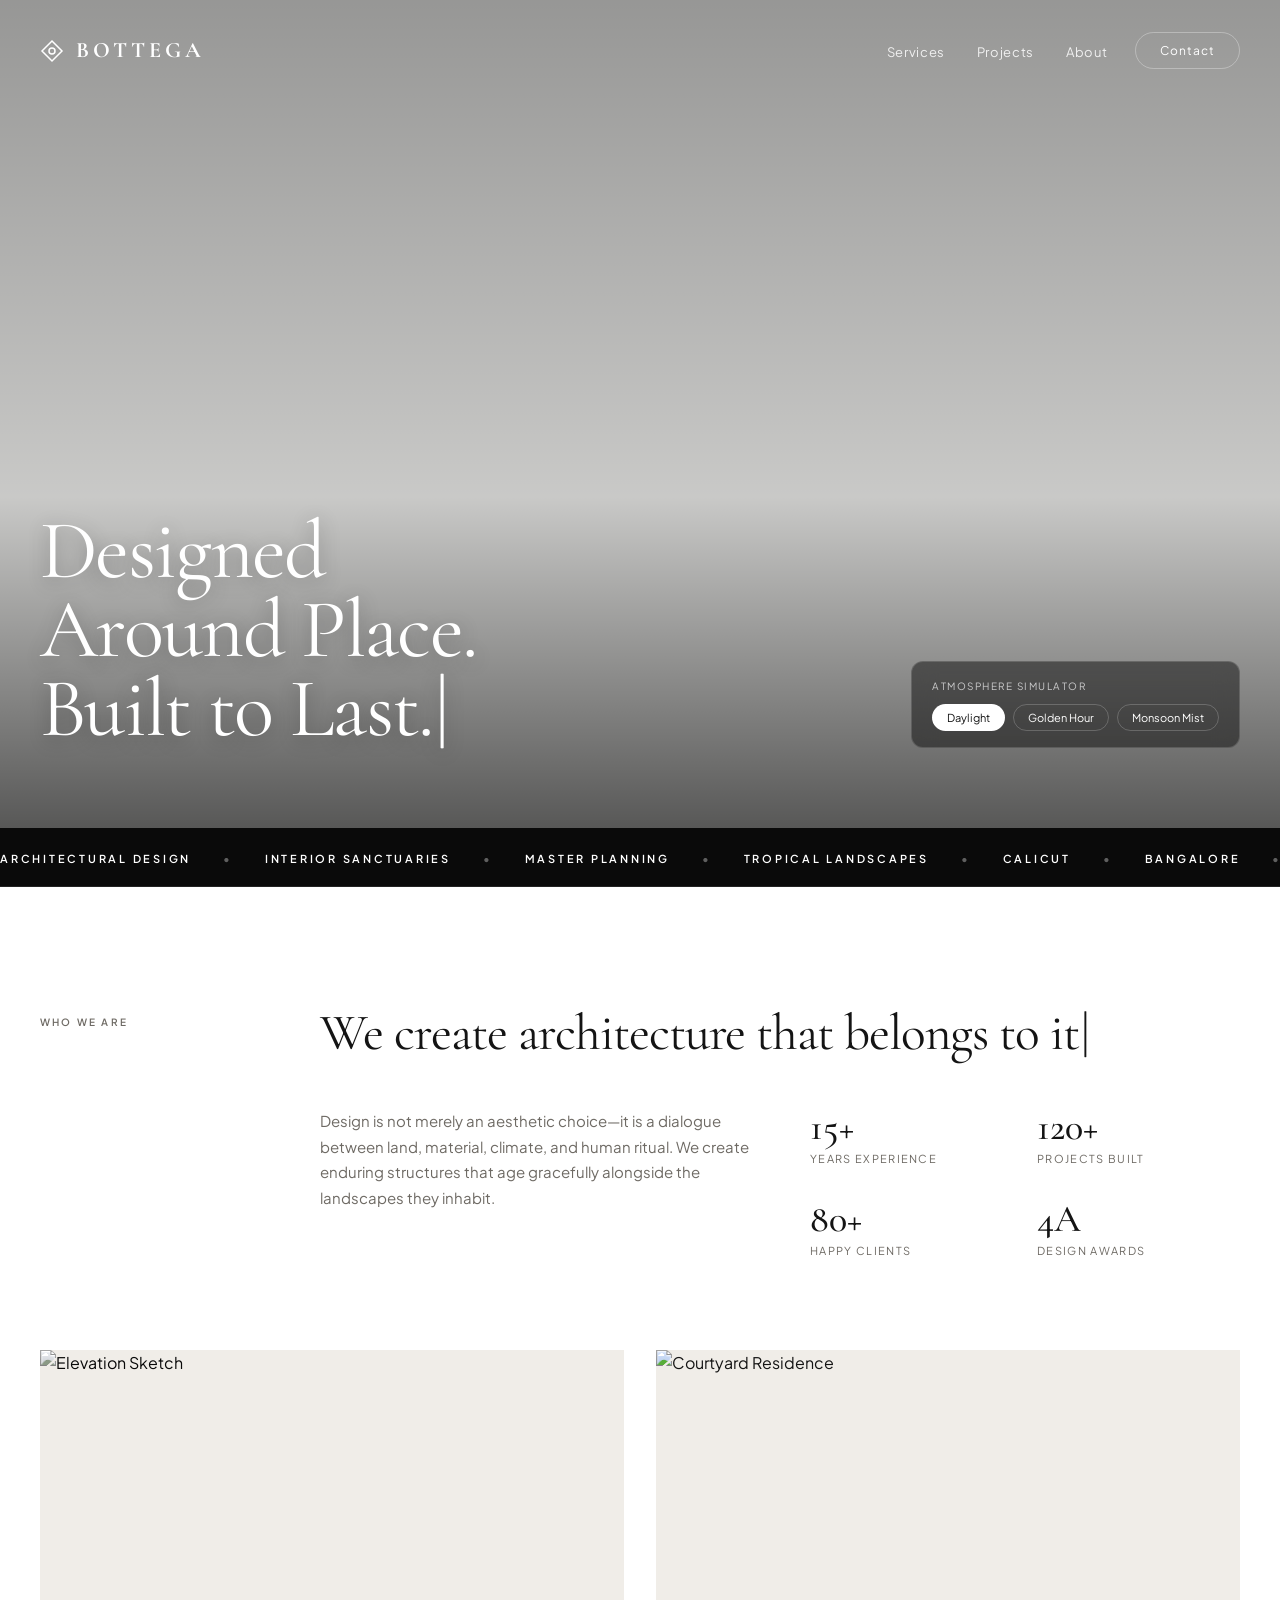
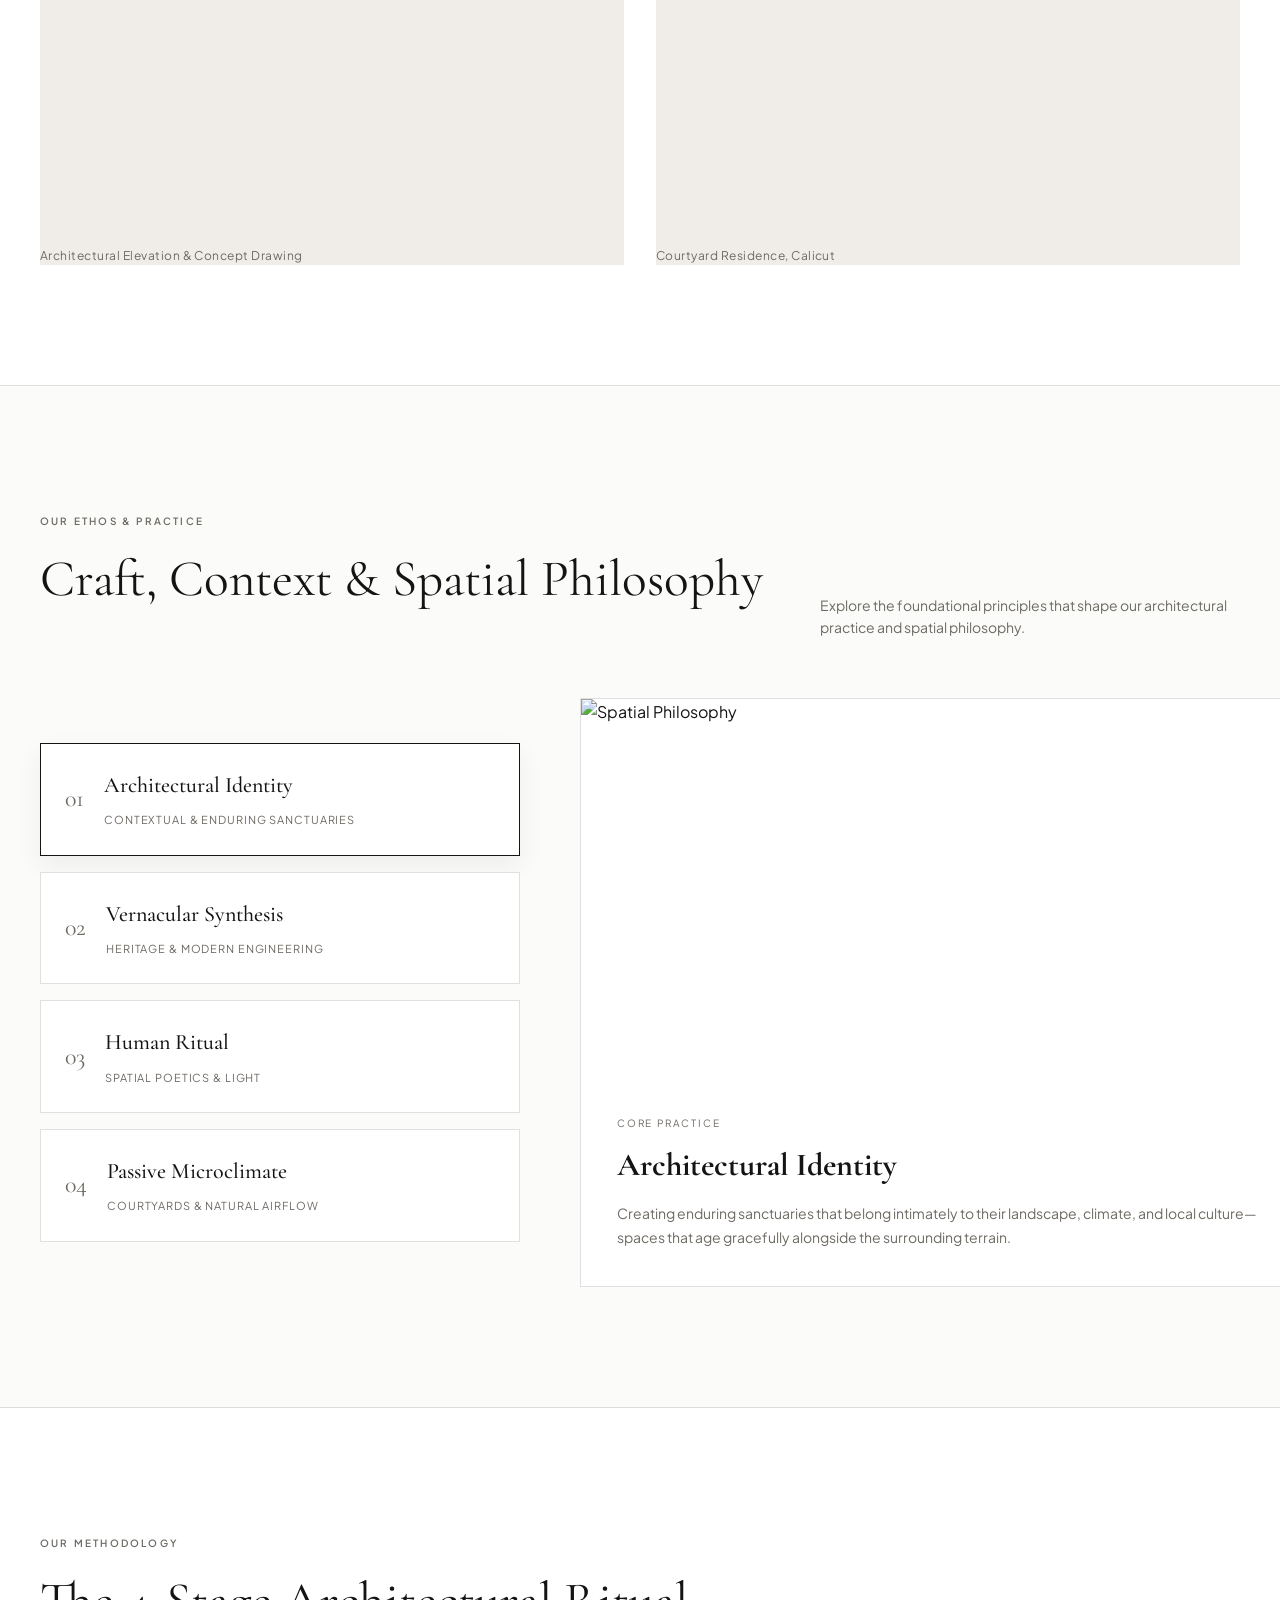
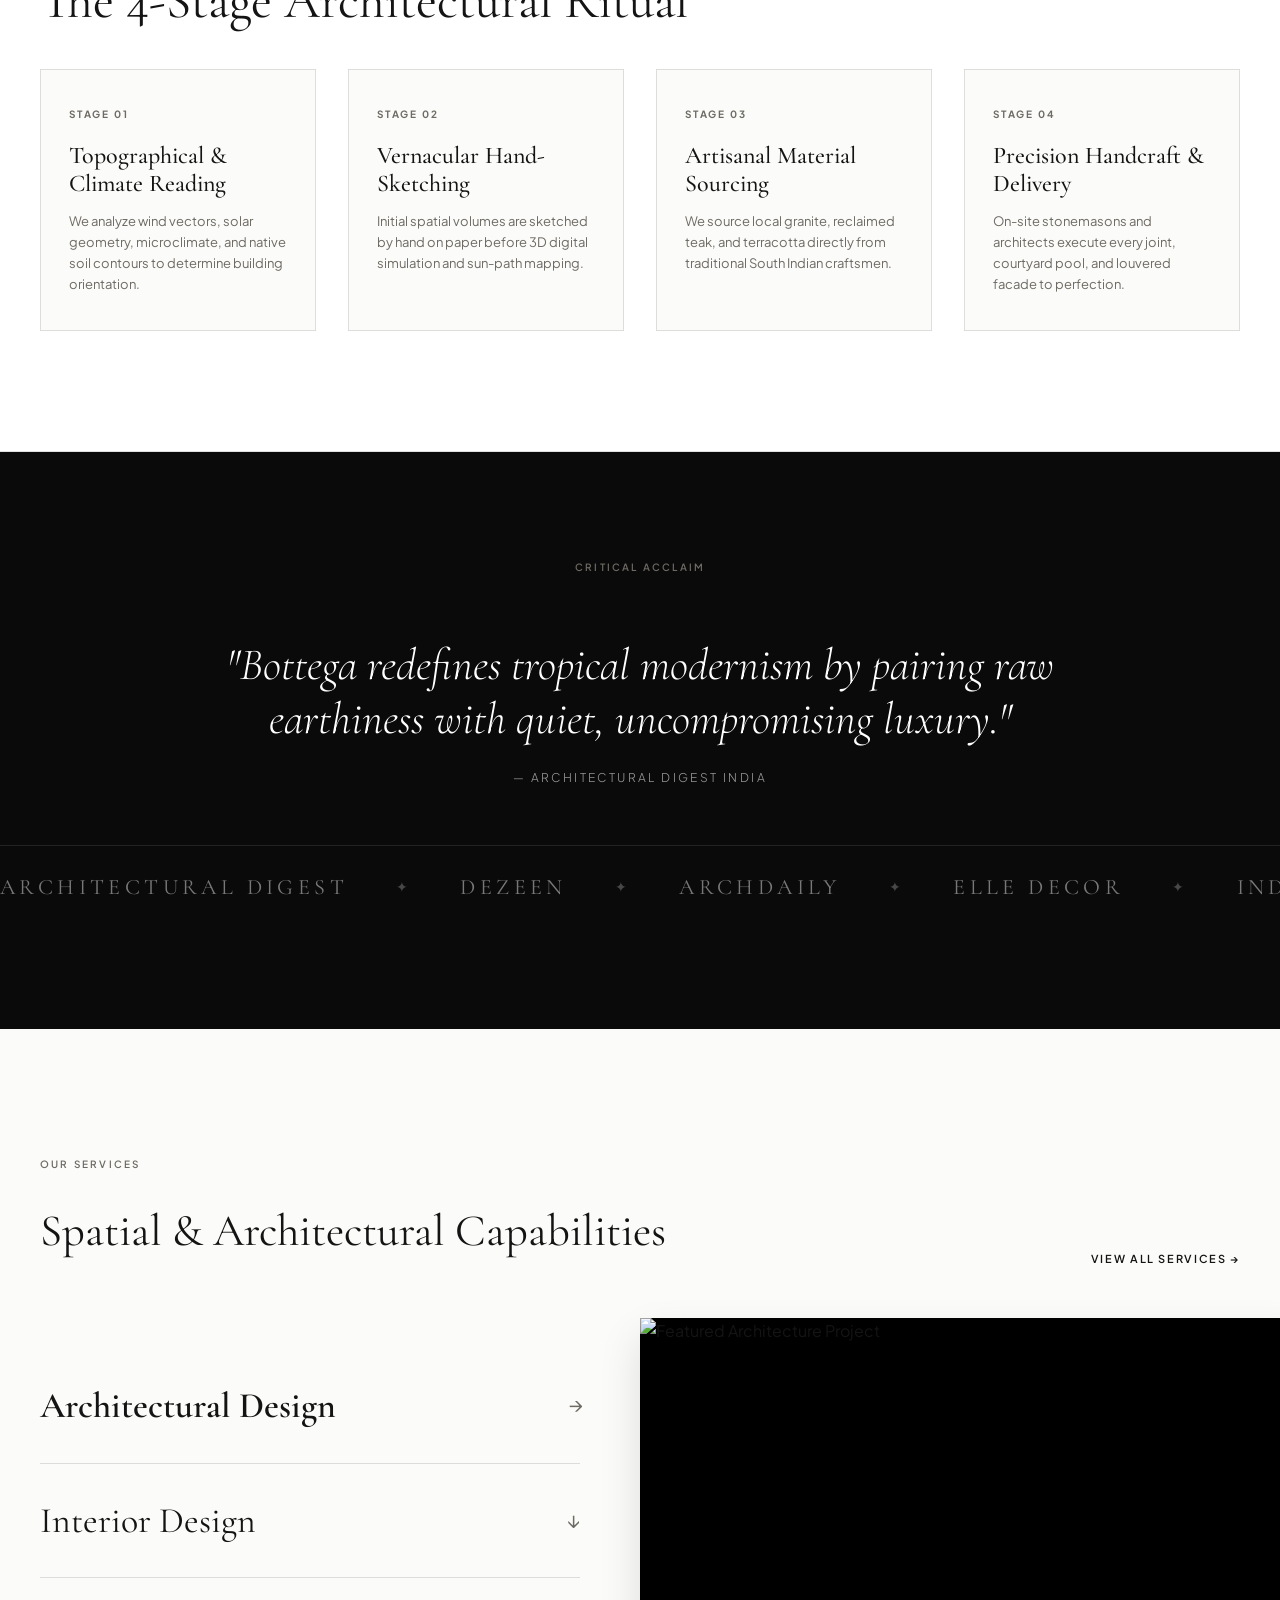
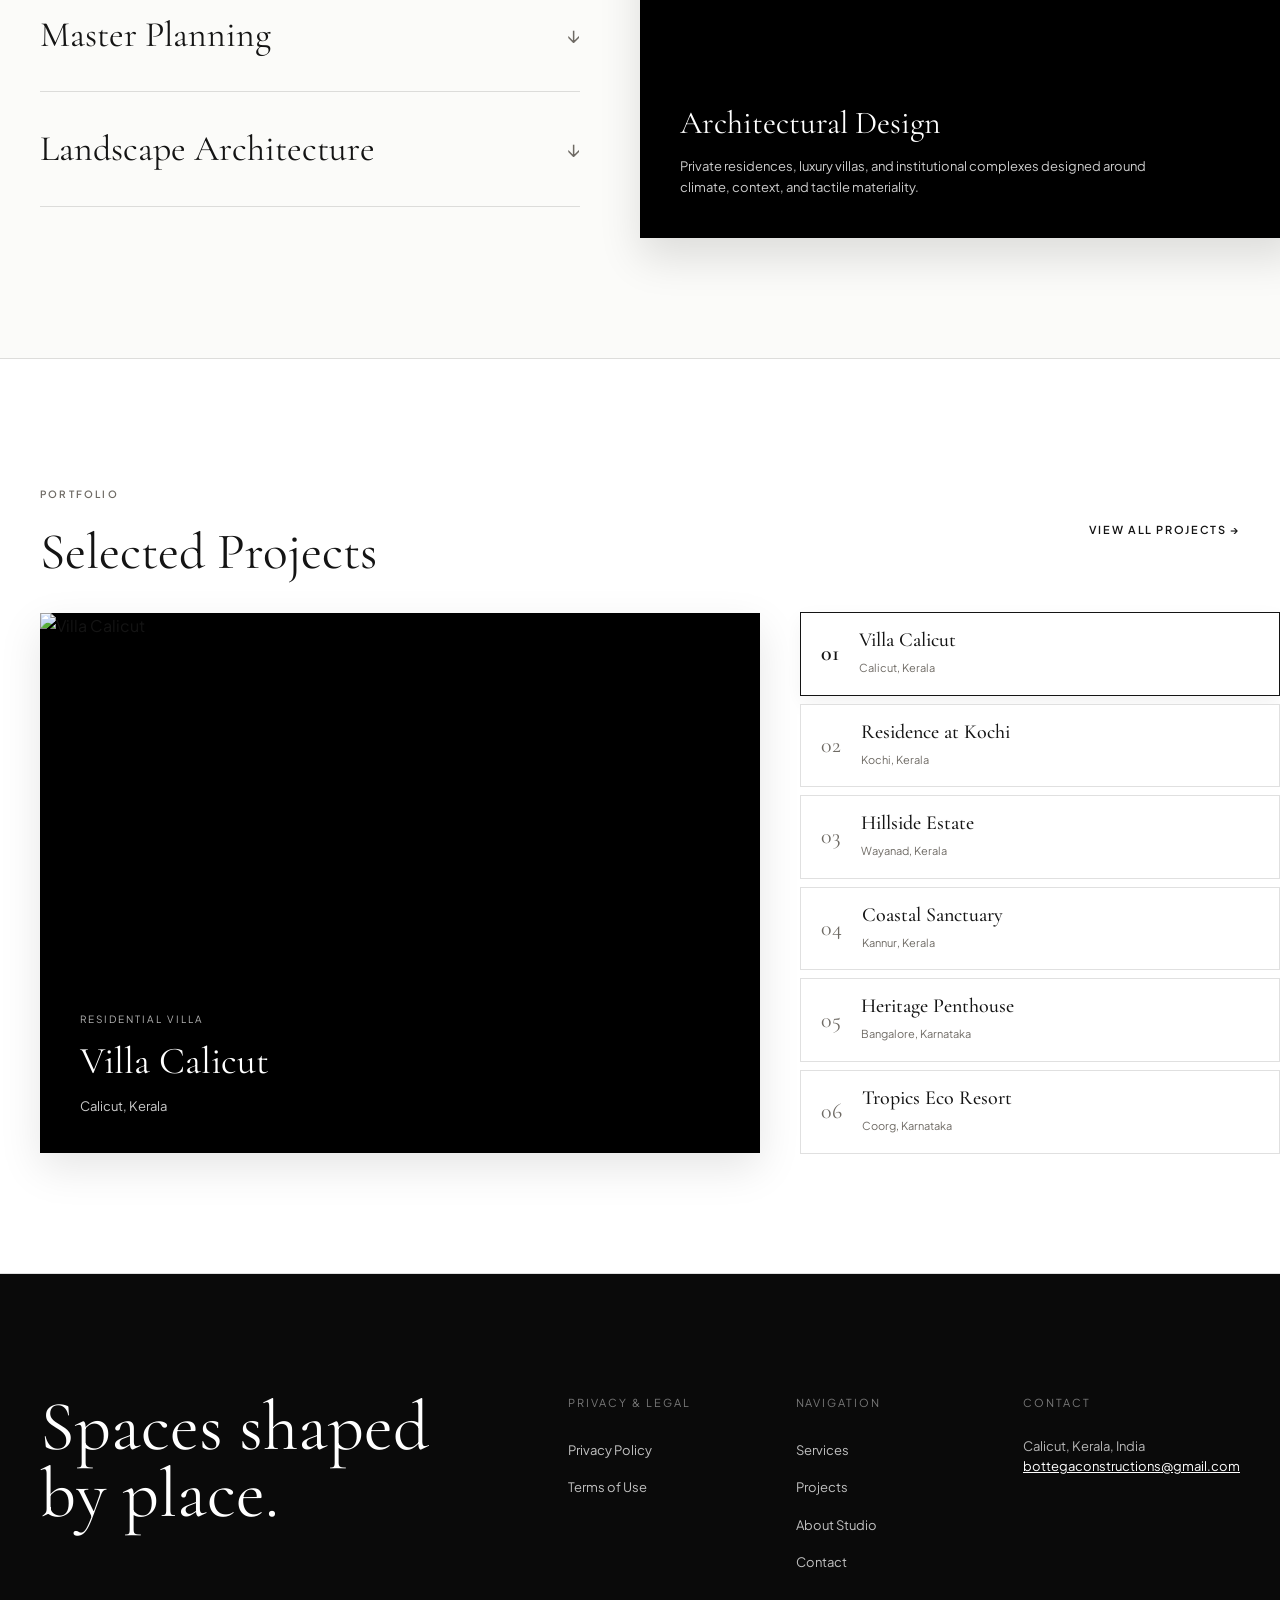
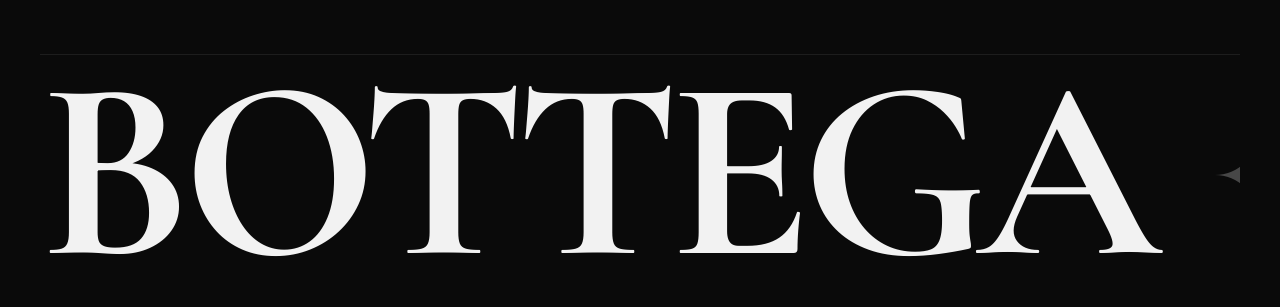
==== index.html @ c5a25eb9 "Complete Bottega luxury studio demo website with interactive team scanner and typewriter effect" ====
<!DOCTYPE html>
<html lang="en">
<head>
    <meta charset="UTF-8">
    <meta name="viewport" content="width=device-width, initial-scale=1.0">
    <title>Bottega — Architecture & Spatial Philosophy Studio</title>
    <!-- Google Fonts for Editorial Luxury Typography -->
    <link rel="preconnect" href="https://fonts.googleapis.com">
    <link rel="preconnect" href="https://fonts.gstatic.com" crossorigin>
    <link href="https://fonts.googleapis.com/css2?family=Cormorant+Garamond:ital,wght@0,300;0,400;0,500;0,600;0,700;1,400&family=Plus+Jakarta+Sans:wght@300;400;500;600;700&display=swap" rel="stylesheet">
    <link rel="stylesheet" href="style.css">
    <link rel="stylesheet" href="assets/css/style.css">
</head>
<body class="bottega-home-page">

<!-- =====================================================
     SITE HEADER
====================================================== -->
<header class="site-header site-header-transparent">
    <div class="header-inner">
        <!-- Brand -->
        <div class="site-brand">
            <a href="index.html" class="brand-link">
                <svg class="brand-icon" viewBox="0 0 24 24" fill="none" stroke="currentColor" stroke-width="1.5">
                    <polygon points="12 2 22 12 12 22 2 12 12 2"></polygon>
                    <circle cx="12" cy="12" r="3"></circle>
                </svg>
                <span class="brand-name">BOTTEGA</span>
            </a>
        </div>

        <!-- Clean Navigation -->
        <nav class="main-nav">
            <ul class="main-menu">
                <li><a href="services.html">Services</a></li>
                <li><a href="projects.html">Projects</a></li>
                <li><a href="about.html">About</a></li>
            </ul>
            <a href="contact.html" class="contact-link">Contact</a>
        </nav>
    </div>
</header>

<main class="bottega-main">

    <!-- =====================================================
         1. HERO SECTION WITH TYPEWRITER EFFECT & ATMOSPHERE TOGGLE
    ====================================================== -->
    <section class="bottega-hero-section">
        <div id="hero-bg" class="bottega-hero-bg" style="background-image: url('https://images.unsplash.com/photo-1600585154340-be6161a56a0c?auto=format&fit=crop&w=2000&q=85');"></div>
        <div class="bottega-hero-overlay"></div>
        
        <div class="bottega-hero-content">
            <h1 id="hero-typewriter" class="bottega-hero-title">
                <!-- Typewriter will populate this text dynamically -->
            </h1>
            
            <!-- Interactive Atmosphere Simulator Badge -->
            <div class="hero-atmosphere-widget reveal-on-scroll">
                <span class="widget-label">Atmosphere Simulator</span>
                <div class="atmosphere-buttons">
                    <button class="atmos-btn active" onclick="setHeroMode('day', 'https://images.unsplash.com/photo-1600585154340-be6161a56a0c?auto=format&fit=crop&w=2000&q=85')">Daylight</button>
                    <button class="atmos-btn" onclick="setHeroMode('sunset', 'https://images.unsplash.com/photo-1512917774080-9991f1c4c750?auto=format&fit=crop&w=2000&q=85')">Golden Hour</button>
                    <button class="atmos-btn" onclick="setHeroMode('monsoon', 'https://images.unsplash.com/photo-1600596542815-ffad4c1539a9?auto=format&fit=crop&w=2000&q=85')">Monsoon Mist</button>
                </div>
            </div>
        </div>
    </section>

    <!-- =====================================================
         2. INFINITE SCROLLING BANNER 1
    ====================================================== -->
    <div class="bottega-marquee-wrapper">
        <div class="marquee-track">
            <span>ARCHITECTURAL DESIGN</span>
            <span class="dot">•</span>
            <span>INTERIOR SANCTUARIES</span>
            <span class="dot">•</span>
            <span>MASTER PLANNING</span>
            <span class="dot">•</span>
            <span>TROPICAL LANDSCAPES</span>
            <span class="dot">•</span>
            <span>CALICUT</span>
            <span class="dot">•</span>
            <span>BANGALORE</span>
            <span class="dot">•</span>
            <span>KOCHI</span>
            <span class="dot">•</span>
            <span>BOTTEGA DESIGN STUDIO</span>
            <span class="dot">•</span>
            <!-- Duplicate for infinite seamless loop -->
            <span>ARCHITECTURAL DESIGN</span>
            <span class="dot">•</span>
            <span>INTERIOR SANCTUARIES</span>
            <span class="dot">•</span>
            <span>MASTER PLANNING</span>
            <span class="dot">•</span>
            <span>TROPICAL LANDSCAPES</span>
            <span class="dot">•</span>
            <span>CALICUT</span>
            <span class="dot">•</span>
            <span>BANGALORE</span>
            <span class="dot">•</span>
            <span>KOCHI</span>
            <span class="dot">•</span>
            <span>BOTTEGA DESIGN STUDIO</span>
            <span class="dot">•</span>
        </div>
    </div>

    <!-- =====================================================
         3. STATEMENT & STATS WITH SCROLL REVEAL & TYPEWRITER
    ====================================================== -->
    <section class="bottega-statement-section">
        <div class="bottega-container">
            <div class="statement-grid">
                <div class="statement-meta reveal-on-scroll">
                    <span class="section-label">WHO WE ARE</span>
                </div>
                <div class="statement-body">
                    <h2 id="statement-typewriter" class="statement-heading">
                        <!-- Typewriter Effect populated on scroll -->
                    </h2>
                    
                    <div class="statement-text-grid reveal-on-scroll">
                        <p class="statement-desc">
                            Design is not merely an aesthetic choice—it is a dialogue between land, material, climate, and human ritual. We create enduring structures that age gracefully alongside the landscapes they inhabit.
                        </p>
                        
                        <div class="statement-stats-grid">
                            <div class="stat-item">
                                <span class="stat-number">15+</span>
                                <span class="stat-label">Years Experience</span>
                            </div>
                            <div class="stat-item">
                                <span class="stat-number">120+</span>
                                <span class="stat-label">Projects Built</span>
                            </div>
                            <div class="stat-item">
                                <span class="stat-number">80+</span>
                                <span class="stat-label">Happy Clients</span>
                            </div>
                            <div class="stat-item">
                                <span class="stat-number">4A</span>
                                <span class="stat-label">Design Awards</span>
                            </div>
                        </div>
                    </div>
                </div>
            </div>

            <!-- Dual Media Showcase with Curtain Reveal -->
            <div class="dual-media-grid">
                <div class="dual-media-item sketch-card reveal-curtain-wrap">
                    <img src="https://images.unsplash.com/photo-1600565193348-f74bd3c7ccdf?auto=format&fit=crop&w=1200&q=80" alt="Elevation Sketch" class="dual-img">
                    <span class="media-caption">Architectural Elevation & Concept Drawing</span>
                </div>
                <div class="dual-media-item photo-card reveal-curtain-wrap">
                    <img src="https://images.unsplash.com/photo-1600596542815-ffad4c1539a9?auto=format&fit=crop&w=1200&q=80" alt="Courtyard Residence" class="dual-img">
                    <span class="media-caption">Courtyard Residence, Calicut</span>
                </div>
            </div>
        </div>
    </section>

    <!-- =====================================================
         4. REFINED EDITORIAL ETHOS & PRACTICE SECTION
    ====================================================== -->
    <section class="bottega-materiality-section">
        <div class="bottega-container">
            <div class="section-header-flex reveal-on-scroll">
                <div>
                    <span class="section-label">OUR ETHOS & PRACTICE</span>
                    <h2 class="creative-heading">Craft, Context & Spatial Philosophy</h2>
                </div>
                <p class="section-lead-text">Explore the foundational principles that shape our architectural practice and spatial philosophy.</p>
            </div>

            <div class="materiality-interactive-grid reveal-on-scroll">
                <div class="material-tabs-col">
                    <div class="material-tab-item active" onclick="switchEthos(this, 'identity')">
                        <span class="mat-num">01</span>
                        <div class="mat-info">
                            <h3>Architectural Identity</h3>
                            <span class="mat-tag">Contextual & Enduring Sanctuaries</span>
                        </div>
                    </div>

                    <div class="material-tab-item" onclick="switchEthos(this, 'vernacular')">
                        <span class="mat-num">02</span>
                        <div class="mat-info">
                            <h3>Vernacular Synthesis</h3>
                            <span class="mat-tag">Heritage & Modern Engineering</span>
                        </div>
                    </div>

                    <div class="material-tab-item" onclick="switchEthos(this, 'ritual')">
                        <span class="mat-num">03</span>
                        <div class="mat-info">
                            <h3>Human Ritual</h3>
                            <span class="mat-tag">Spatial Poetics & Light</span>
                        </div>
                    </div>

                    <div class="material-tab-item" onclick="switchEthos(this, 'microclimate')">
                        <span class="mat-num">04</span>
                        <div class="mat-info">
                            <h3>Passive Microclimate</h3>
                            <span class="mat-tag">Courtyards & Natural Airflow</span>
                        </div>
                    </div>
                </div>

                <div class="material-display-col">
                    <div id="ethos-card" class="material-card-box">
                        <img id="ethos-img" src="https://images.unsplash.com/photo-1600585154526-990dced4db0d?auto=format&fit=crop&w=1000&q=80" alt="Spatial Philosophy">
                        <div class="material-card-body">
                            <span id="ethos-badge" class="mat-origin-badge">CORE PRACTICE</span>
                            <h4 id="ethos-title">Architectural Identity</h4>
                            <p id="ethos-desc">Creating enduring sanctuaries that belong intimately to their landscape, climate, and local culture—spaces that age gracefully alongside the surrounding terrain.</p>
                        </div>
                    </div>
                </div>
            </div>
        </div>
    </section>

    <!-- =====================================================
         5. ARCHITECTURAL DESIGN RITUAL (PROCESS TIMELINE)
    ====================================================== -->
    <section class="bottega-process-section">
        <div class="bottega-container">
            <span class="section-label reveal-on-scroll">OUR METHODOLOGY</span>
            <h2 class="creative-heading reveal-on-scroll">The 4-Stage Architectural Ritual</h2>

            <div class="process-steps-grid">
                <div class="process-step-card reveal-on-scroll">
                    <div class="step-badge">STAGE 01</div>
                    <h3>Topographical & Climate Reading</h3>
                    <p>We analyze wind vectors, solar geometry, microclimate, and native soil contours to determine building orientation.</p>
                </div>

                <div class="process-step-card reveal-on-scroll">
                    <div class="step-badge">STAGE 02</div>
                    <h3>Vernacular Hand-Sketching</h3>
                    <p>Initial spatial volumes are sketched by hand on paper before 3D digital simulation and sun-path mapping.</p>
                </div>

                <div class="process-step-card reveal-on-scroll">
                    <div class="step-badge">STAGE 03</div>
                    <h3>Artisanal Material Sourcing</h3>
                    <p>We source local granite, reclaimed teak, and terracotta directly from traditional South Indian craftsmen.</p>
                </div>

                <div class="process-step-card reveal-on-scroll">
                    <div class="step-badge">STAGE 04</div>
                    <h3>Precision Handcraft & Delivery</h3>
                    <p>On-site stonemasons and architects execute every joint, courtyard pool, and louvered facade to perfection.</p>
                </div>
            </div>
        </div>
    </section>

    <!-- =====================================================
         6. EDITORIAL PRESS & INFINITE SCROLLING MARQUEE
    ====================================================== -->
    <section class="bottega-press-section">
        <div class="bottega-container">
            <span class="section-label reveal-on-scroll">CRITICAL ACCLAIM</span>
            <div class="press-carousel-wrapper reveal-on-scroll">
                <blockquote id="press-quote-box" class="press-quote">
                    "Bottega redefines tropical modernism by pairing raw earthiness with quiet, uncompromising luxury."
                    <cite id="press-cite">— ARCHITECTURAL DIGEST INDIA</cite>
                </blockquote>
            </div>
        </div>

        <div class="press-marquee-container">
            <div class="press-marquee-track">
                <span>ARCHITECTURAL DIGEST</span>
                <span class="star">✦</span>
                <span>DEZEEN</span>
                <span class="star">✦</span>
                <span>ARCHDAILY</span>
                <span class="star">✦</span>
                <span>ELLE DECOR</span>
                <span class="star">✦</span>
                <span>INDIAN ARCHITECT & BUILDER</span>
                <span class="star">✦</span>
                <span>VOGUE LIVING</span>
                <span class="star">✦</span>
                <!-- Duplicate for seamless infinite loop -->
                <span>ARCHITECTURAL DIGEST</span>
                <span class="star">✦</span>
                <span>DEZEEN</span>
                <span class="star">✦</span>
                <span>ARCHDAILY</span>
                <span class="star">✦</span>
                <span>ELLE DECOR</span>
                <span class="star">✦</span>
                <span>INDIAN ARCHITECT & BUILDER</span>
                <span class="star">✦</span>
                <span>VOGUE LIVING</span>
                <span class="star">✦</span>
            </div>
        </div>
    </section>

    <!-- =====================================================
         7. SERVICES SHOWCASE
    ====================================================== -->
    <section class="bottega-services-section">
        <div class="bottega-container">
            <div class="services-header reveal-on-scroll" style="display: flex; justify-content: space-between; align-items: flex-end;">
                <div>
                    <span class="section-label">OUR SERVICES</span>
                    <h2 class="services-main-heading">Spatial & Architectural Capabilities</h2>
                </div>
                <a href="services.html" class="view-all-link">VIEW ALL SERVICES →</a>
            </div>

            <div class="services-grid reveal-on-scroll">
                <div class="services-list-col">
                    <ul class="services-accordion">
                        <li class="service-item active" data-img="https://images.unsplash.com/photo-1600607687939-ce8a6c25118c?auto=format&fit=crop&w=1400&q=80" data-title="Architecture" data-desc="Private residences, luxury villas, and institutional complexes designed around climate, context, and tactile materiality.">
                            <div class="service-title-wrap">
                                <h3>Architectural Design</h3>
                                <span class="accordion-icon">↓</span>
                            </div>
                        </li>
                        <li class="service-item" data-img="https://images.unsplash.com/photo-1618221195710-dd6b41faaea6?auto=format&fit=crop&w=1400&q=80" data-title="Interior Design" data-desc="Bespoke interior spaces curated with custom furniture, warm lighting, natural stone, and organic wood textures.">
                            <div class="service-title-wrap">
                                <h3>Interior Design</h3>
                                <span class="accordion-icon">↓</span>
                            </div>
                        </li>
                        <li class="service-item" data-img="https://images.unsplash.com/photo-1545324418-cc1a3fa10c00?auto=format&fit=crop&w=1400&q=80" data-title="Master Planning" data-desc="Comprehensive master plans for eco-resorts, residential communities, and cultural landmarks harmonized with nature.">
                            <div class="service-title-wrap">
                                <h3>Master Planning</h3>
                                <span class="accordion-icon">↓</span>
                            </div>
                        </li>
                        <li class="service-item" data-img="https://images.unsplash.com/photo-1584622650111-993a426fbf0a?auto=format&fit=crop&w=1400&q=80" data-title="Landscape Architecture" data-desc="Tropical landscape architecture integrating native flora, cascading water features, and outdoor living terraces.">
                            <div class="service-title-wrap">
                                <h3>Landscape Architecture</h3>
                                <span class="accordion-icon">↓</span>
                            </div>
                        </li>
                    </ul>
                </div>

                <div class="services-preview-col">
                    <div class="service-preview-card">
                        <img id="service-preview-img" src="https://images.unsplash.com/photo-1600607687939-ce8a6c25118c?auto=format&fit=crop&w=1400&q=80" alt="Featured Architecture Project" class="preview-img">
                        <div class="preview-overlay">
                            <span id="service-preview-title" class="preview-title">Architectural Design</span>
                            <p id="service-preview-desc" class="preview-desc">Private residences, luxury villas, and institutional complexes designed around climate, context, and tactile materiality.</p>
                        </div>
                    </div>
                </div>
            </div>
        </div>
    </section>

    <!-- =====================================================
         8. SELECTED PROJECTS SHOWCASE WITH CAMERA RELOAD
    ====================================================== -->
    <section class="bottega-projects-section">
        <div class="bottega-container">
            <div class="projects-top-bar reveal-on-scroll" style="margin-bottom: 32px;">
                <div>
                    <span class="section-label">PORTFOLIO</span>
                    <h2 class="creative-heading" style="margin-bottom: 0;">Selected Projects</h2>
                </div>
                <a href="projects.html" class="view-all-link">VIEW ALL PROJECTS →</a>
            </div>

            <!-- Dual-Column Film Reload Stage -->
            <div class="projects-showcase-grid reveal-on-scroll">
                <!-- Left Column: Camera Stage (Strict 1-Step Lock) -->
                <div id="project-film-stage" class="project-film-stage" onwheel="handleFilmRollScroll(event)">
                    <!-- Camera Reload Shutter Wipe Curtain -->
                    <div id="camera-reload-shutter" class="camera-shutter-curtain"></div>

                    <div class="film-frame-card active" style="transform: translateY(0) scale(1);">
                        <img src="https://images.unsplash.com/photo-1600585154340-be6161a56a0c?auto=format&fit=crop&w=1400&q=85" alt="Villa Calicut">
                        <div class="featured-overlay">
                            <span class="featured-cat">RESIDENTIAL VILLA</span>
                            <h3 class="featured-title">Villa Calicut</h3>
                            <p class="featured-loc">Calicut, Kerala</p>
                        </div>
                    </div>

                    <div class="film-frame-card" style="transform: translateY(100%) scale(0.95);">
                        <img src="https://images.unsplash.com/photo-1600607687920-4e2a09cf159d?auto=format&fit=crop&w=1400&q=85" alt="Residence at Kochi">
                        <div class="featured-overlay">
                            <span class="featured-cat">CONTEMPORARY HOME</span>
                            <h3 class="featured-title">Residence at Kochi</h3>
                            <p class="featured-loc">Kochi, Kerala</p>
                        </div>
                    </div>

                    <div class="film-frame-card" style="transform: translateY(100%) scale(0.95);">
                        <img src="https://images.unsplash.com/photo-1600566753376-12c8ab7fb75b?auto=format&fit=crop&w=1400&q=85" alt="Hillside Estate">
                        <div class="featured-overlay">
                            <span class="featured-cat">ECO SANCTUARY</span>
                            <h3 class="featured-title">Hillside Estate</h3>
                            <p class="featured-loc">Wayanad, Kerala</p>
                        </div>
                    </div>

                    <div class="film-frame-card" style="transform: translateY(100%) scale(0.95);">
                        <img src="https://images.unsplash.com/photo-1512917774080-9991f1c4c750?auto=format&fit=crop&w=1400&q=85" alt="Coastal Sanctuary">
                        <div class="featured-overlay">
                            <span class="featured-cat">BEACHFRONT RESIDENCE</span>
                            <h3 class="featured-title">Coastal Sanctuary</h3>
                            <p class="featured-loc">Kannur, Kerala</p>
                        </div>
                    </div>

                    <div class="film-frame-card" style="transform: translateY(100%) scale(0.95);">
                        <img src="https://images.unsplash.com/photo-1618221195710-dd6b41faaea6?auto=format&fit=crop&w=1400&q=85" alt="Heritage Penthouse">
                        <div class="featured-overlay">
                            <span class="featured-cat">INTERIOR ARCHITECTURE</span>
                            <h3 class="featured-title">Heritage Penthouse</h3>
                            <p class="featured-loc">Bangalore, Karnataka</p>
                        </div>
                    </div>

                    <div class="film-frame-card" style="transform: translateY(100%) scale(0.95);">
                        <img src="https://images.unsplash.com/photo-1545324418-cc1a3fa10c00?auto=format&fit=crop&w=1400&q=85" alt="Tropics Eco Resort">
                        <div class="featured-overlay">
                            <span class="featured-cat">MASTER PLANNING</span>
                            <h3 class="featured-title">Tropics Eco Resort</h3>
                            <p class="featured-loc">Coorg, Karnataka</p>
                        </div>
                    </div>
                </div>

                <!-- Right Column: Project Selection List -->
                <div class="projects-list-sidebar">
                    <ul class="project-selector-list">
                        <li class="project-selector-item active" onclick="rollFilmToProject(0)">
                            <span class="proj-num">01</span>
                            <div class="proj-meta">
                                <h4>Villa Calicut</h4>
                                <span class="proj-tag">Calicut, Kerala</span>
                            </div>
                        </li>
                        <li class="project-selector-item" onclick="rollFilmToProject(1)">
                            <span class="proj-num">02</span>
                            <div class="proj-meta">
                                <h4>Residence at Kochi</h4>
                                <span class="proj-tag">Kochi, Kerala</span>
                            </div>
                        </li>
                        <li class="project-selector-item" onclick="rollFilmToProject(2)">
                            <span class="proj-num">03</span>
                            <div class="proj-meta">
                                <h4>Hillside Estate</h4>
                                <span class="proj-tag">Wayanad, Kerala</span>
                            </div>
                        </li>
                        <li class="project-selector-item" onclick="rollFilmToProject(3)">
                            <span class="proj-num">04</span>
                            <div class="proj-meta">
                                <h4>Coastal Sanctuary</h4>
                                <span class="proj-tag">Kannur, Kerala</span>
                            </div>
                        </li>
                        <li class="project-selector-item" onclick="rollFilmToProject(4)">
                            <span class="proj-num">05</span>
                            <div class="proj-meta">
                                <h4>Heritage Penthouse</h4>
                                <span class="proj-tag">Bangalore, Karnataka</span>
                            </div>
                        </li>
                        <li class="project-selector-item" onclick="rollFilmToProject(5)">
                            <span class="proj-num">06</span>
                            <div class="proj-meta">
                                <h4>Tropics Eco Resort</h4>
                                <span class="proj-tag">Coorg, Karnataka</span>
                            </div>
                        </li>
                    </ul>
                </div>
            </div>
        </div>
    </section>

</main>

<!-- =====================================================
     FOOTER SECTION WITH INFINITE MARQUEE WATERMARK
====================================================== -->
<footer class="bottega-footer-section">
    <div class="bottega-container">
        <div class="footer-top-grid">
            <div class="footer-col-headline">
                <h2 class="footer-headline reveal-on-scroll">Spaces shaped<br>by place.</h2>
            </div>

            <div class="footer-links-wrapper reveal-on-scroll">
                <div class="footer-col">
                    <span class="footer-col-title">Privacy & Legal</span>
                    <ul>
                        <li><a href="#">Privacy Policy</a></li>
                        <li><a href="#">Terms of Use</a></li>
                    </ul>
                </div>

                <div class="footer-col">
                    <span class="footer-col-title">Navigation</span>
                    <ul>
                        <li><a href="services.html">Services</a></li>
                        <li><a href="projects.html">Projects</a></li>
                        <li><a href="about.html">About Studio</a></li>
                        <li><a href="contact.html">Contact</a></li>
                    </ul>
                </div>

                <div class="footer-col">
                    <span class="footer-col-title">Contact</span>
                    <p class="footer-contact-text">
                        Calicut, Kerala, India<br>
                        <a href="mailto:bottegaconstructions@gmail.com" class="footer-email">bottegaconstructions@gmail.com</a>
                    </p>
                </div>
            </div>
        </div>

        <!-- Giant Infinite Horizontal Scrolling Marquee Watermark -->
        <div class="footer-watermark">
            <div class="footer-marquee-track">
                <h1>BOTTEGA</h1>
                <span class="watermark-star">✦</span>
                <h1>BOTTEGA</h1>
                <span class="watermark-star">✦</span>
                <h1>BOTTEGA</h1>
                <span class="watermark-star">✦</span>
                <h1>BOTTEGA</h1>
                <span class="watermark-star">✦</span>
            </div>
        </div>
    </div>
</footer>

<!-- Interactive Scripts -->
<script>
// Typewriter Animation Engine
function runTypewriter(targetEl, text, speed = 40, callback) {
    if (!targetEl) return;
    let i = 0;
    targetEl.innerHTML = '<span class="tw-text"></span><span class="tw-cursor">|</span>';
    const spanText = targetEl.querySelector('.tw-text');

    function type() {
        if (i < text.length) {
            spanText.textContent += text.charAt(i);
            i++;
            setTimeout(type, speed);
        } else if (callback) {
            callback();
        }
    }
    type();
}

// Scroll Reveal & Typewriter Observer
document.addEventListener('DOMContentLoaded', () => {
    // 1. Run Hero Typewriter on Load
    const heroTitle = document.getElementById('hero-typewriter');
    runTypewriter(heroTitle, "Designed\nAround Place.\nBuilt to Last.", 45);

    // 2. Intersection Observer for Scroll Reveal & Statement Typewriter
    let statementTyped = false;
    const revealObserver = new IntersectionObserver((entries) => {
        entries.forEach(entry => {
            if (entry.isIntersecting) {
                entry.target.classList.add('is-visible');

                // Trigger Statement Typewriter when visible
                if (entry.target.id === 'statement-typewriter' && !statementTyped) {
                    statementTyped = true;
                    runTypewriter(entry.target, "We create architecture that belongs to its context, its people, and its future.", 35);
                }
            }
        });
    }, { threshold: 0.18 });

    document.querySelectorAll('.reveal-on-scroll, .reveal-curtain-wrap, #statement-typewriter').forEach(el => {
        revealObserver.observe(el);
    });
});

// Hero Atmosphere Simulator
function setHeroMode(mode, imgUrl) {
    const heroBg = document.getElementById('hero-bg');
    const btns = document.querySelectorAll('.atmos-btn');
    btns.forEach(b => b.classList.remove('active'));
    event.target.classList.add('active');

    heroBg.style.opacity = '0.4';
    setTimeout(() => {
        heroBg.style.backgroundImage = `url('${imgUrl}')`;
        heroBg.style.opacity = '1';
    }, 250);
}

// Spatial Philosophy Switcher
const ethosData = {
    identity: {
        title: "Architectural Identity",
        badge: "CORE PRACTICE",
        desc: "Creating enduring sanctuaries that belong intimately to their landscape, climate, and local culture—spaces that age gracefully alongside the surrounding terrain.",
        img: "https://images.unsplash.com/photo-1600585154526-990dced4db0d?auto=format&fit=crop&w=1000&q=80"
    },
    vernacular: {
        title: "Vernacular Synthesis",
        badge: "DESIGN PRACTICE",
        desc: "Bridging traditional South Indian building techniques, master stonemasons, and wood craftsmen with contemporary spatial engineering under a single unified practice.",
        img: "https://images.unsplash.com/photo-1600607687939-ce8a6c25118c?auto=format&fit=crop&w=1200&q=85"
    },
    ritual: {
        title: "Human Ritual",
        badge: "SPATIAL POETICS",
        desc: "Designing home environments around the natural cadence of family life, daylight geometry, and natural breezes across shaded inner courtyards.",
        img: "https://images.unsplash.com/photo-1618221195710-dd6b41faaea6?auto=format&fit=crop&w=1000&q=80"
    },
    microclimate: {
        title: "Passive Microclimate",
        badge: "ECOLOGICAL HARMONY",
        desc: "Utilizing thermal stone mass, rainwater reflecting pools, and stack-ventilation courtyards to maintain cool interior sanctuaries without total energy reliance.",
        img: "https://images.unsplash.com/photo-1584622650111-993a426fbf0a?auto=format&fit=crop&w=1000&q=80"
    }
};

function switchEthos(el, key) {
    document.querySelectorAll('.material-tab-item').forEach(i => i.classList.remove('active'));
    el.classList.add('active');

    const data = ethosData[key];
    const card = document.getElementById('ethos-card');
    card.style.opacity = '0.3';

    setTimeout(() => {
        document.getElementById('ethos-img').src = data.img;
        document.getElementById('ethos-title').textContent = data.title;
        document.getElementById('ethos-badge').textContent = data.badge;
        document.getElementById('ethos-desc').textContent = data.desc;
        card.style.opacity = '1';
    }, 200);
}

// Camera Reload Engine with Strict Inertia Lock
let activeFilmIdx = 0;
let isScrollLocked = false;

function rollFilmToProject(targetIdx) {
    if (targetIdx === activeFilmIdx) return;

    activeFilmIdx = (targetIdx + 6) % 6;
    const cards = document.querySelectorAll('.film-frame-card');
    const items = document.querySelectorAll('.project-selector-item');
    const shutter = document.getElementById('camera-reload-shutter');

    if (shutter) {
        shutter.classList.add('wipe');
        setTimeout(() => shutter.classList.remove('wipe'), 280);
    }

    cards.forEach((card, idx) => {
        if (idx === activeFilmIdx) {
            card.classList.add('active');
            card.style.transform = 'translateY(0) scale(1)';
            card.style.opacity = '1';
        } else if (idx < activeFilmIdx) {
            card.classList.remove('active');
            card.style.transform = 'translateY(-100%) scale(0.95)';
            card.style.opacity = '0';
        } else {
            card.classList.remove('active');
            card.style.transform = 'translateY(100%) scale(0.95)';
            card.style.opacity = '0';
        }
    });

    items.forEach((item, i) => {
        if (i === activeFilmIdx) item.classList.add('active');
        else item.classList.remove('active');
    });
}

function handleFilmRollScroll(e) {
    e.preventDefault();
    if (Math.abs(e.deltaY) < 16 || isScrollLocked) return;

    isScrollLocked = true;

    if (e.deltaY > 0) {
        rollFilmToProject(activeFilmIdx + 1);
    } else {
        rollFilmToProject(activeFilmIdx - 1);
    }

    setTimeout(() => {
        isScrollLocked = false;
    }, 850);
}

// Revolving Press Quotes Slider
const pressQuotes = [
    { quote: '"Bottega redefines tropical modernism by pairing raw earthiness with quiet, uncompromising luxury."', cite: '— ARCHITECTURAL DIGEST INDIA' },
    { quote: '"A masterclass in climate-responsive design and vernacular South Indian materiality."', cite: '— DEZEEN ARCHITECTURE' },
    { quote: '"Seamlessly blurring the line between lush tropical landscape and indoor sanctuary."', cite: '— ELLE DECOR' }
];
let currentQuoteIdx = 0;
setInterval(() => {
    currentQuoteIdx = (currentQuoteIdx + 1) % pressQuotes.length;
    const box = document.getElementById('press-quote-box');
    const cite = document.getElementById('press-cite');
    box.style.opacity = '0';
    setTimeout(() => {
        box.childNodes[0].nodeValue = pressQuotes[currentQuoteIdx].quote + ' ';
        cite.textContent = pressQuotes[currentQuoteIdx].cite;
        box.style.opacity = '1';
    }, 300);
}, 5000);

document.addEventListener('DOMContentLoaded', function () {
    const serviceItems = document.querySelectorAll('.service-item');
    const previewImg = document.getElementById('service-preview-img');
    const previewTitle = document.getElementById('service-preview-title');
    const previewDesc = document.getElementById('service-preview-desc');

    serviceItems.forEach(item => {
        item.addEventListener('click', function () {
            serviceItems.forEach(i => i.classList.remove('active'));
            this.classList.add('active');

            const newImg = this.getAttribute('data-img');
            const newTitle = this.getAttribute('data-title');
            const newDesc = this.getAttribute('data-desc');

            if (previewImg && newImg) {
                previewImg.style.opacity = '0.3';
                setTimeout(() => {
                    previewImg.src = newImg;
                    if (previewTitle) previewTitle.textContent = newTitle;
                    if (previewDesc) previewDesc.textContent = newDesc;
                    previewImg.style.opacity = '1';
                }, 200);
            }
        });
    });
});
</script>

</body>
</html>
---- style.css ----
/*
Theme Name: Bottega India
Theme URI: https://bottegaindia.in/
Description: Complete Master Editorial Architecture Theme for Bottega India.
Version: 3.2.0
*/

@import url('https://fonts.googleapis.com/css2?family=Cormorant+Garamond:ital,wght@0,300;0,400;0,500;0,600;0,700;1,400&family=Plus+Jakarta+Sans:wght@300;400;500;600;700&display=swap');

:root {
    --font-display: 'Cormorant Garamond', Georgia, serif;
    --font-body: 'Plus Jakarta Sans', -apple-system, BlinkMacSystemFont, sans-serif;
    --color-bg-light: #fbfbf9;
    --color-bg-white: #ffffff;
    --color-bg-dark: #0a0a0a;
    --color-text-dark: #141414;
    --color-text-muted: #6e6a64;
    --color-border: rgba(0, 0, 0, 0.12);
    --color-border-dark: rgba(255, 255, 255, 0.12);
}

* {
    box-sizing: border-box;
    margin: 0;
    padding: 0;
}

html {
    scroll-behavior: smooth;
}

body {
    background-color: var(--color-bg-light);
    color: var(--color-text-dark);
    font-family: var(--font-body);
    line-height: 1.6;
    overflow-x: hidden;
    -webkit-font-smoothing: antialiased;
}

.bottega-container {
    max-width: 1440px;
    margin: 0 auto;
    padding: 0 40px;
}

.section-label {
    font-family: var(--font-body);
    font-size: 10px;
    font-weight: 600;
    letter-spacing: 0.22em;
    text-transform: uppercase;
    color: var(--color-text-muted);
    display: inline-block;
    margin-bottom: 24px;
}

.creative-heading {
    font-family: var(--font-display);
    font-size: clamp(36px, 4vw, 58px);
    font-weight: 400;
    line-height: 1.05;
    color: var(--color-text-dark);
    margin-bottom: 32px;
}

/* =========================================================
   TYPEWRITER & LUXURY SCROLL REVEAL ANIMATIONS
========================================================= */
.tw-text {
    white-space: pre-line;
}

.tw-cursor {
    display: inline-block;
    font-weight: 300;
    color: currentColor;
    animation: tw-blink 0.8s infinite;
    margin-left: 2px;
}

@keyframes tw-blink {
    0%, 100% { opacity: 1; }
    50% { opacity: 0; }
}

/* Scroll Fade & Slide Reveal */
.reveal-on-scroll {
    opacity: 0;
    transform: translateY(35px);
    transition: opacity 0.85s cubic-bezier(0.16, 1, 0.3, 1), transform 0.85s cubic-bezier(0.16, 1, 0.3, 1);
    will-change: opacity, transform;
}

.reveal-on-scroll.is-visible {
    opacity: 1;
    transform: translateY(0);
}

/* Curtain Wipe Reveal for Images */
.reveal-curtain-wrap {
    position: relative;
    overflow: hidden;
}

.reveal-curtain-wrap::after {
    content: '';
    position: absolute;
    top: 0;
    left: 0;
    width: 100%;
    height: 100%;
    background: #141414;
    transform: scaleX(1);
    transform-origin: left;
    transition: transform 0.9s cubic-bezier(0.77, 0, 0.175, 1);
    z-index: 5;
    pointer-events: none;
}

.reveal-curtain-wrap.is-visible::after {
    transform: scaleX(0);
    transform-origin: right;
}

/* =========================================================
   SITE HEADER & NAVIGATION
========================================================= */
.site-header {
    position: absolute;
    top: 0;
    left: 0;
    width: 100%;
    z-index: 100;
    padding: 32px 40px;
    transition: all 0.3s ease;
}

.site-header-dark {
    position: relative;
    background: var(--color-bg-white);
    border-bottom: 1px solid var(--color-border);
}

.header-inner {
    max-width: 1440px;
    margin: 0 auto;
    display: flex;
    align-items: center;
    justify-content: space-between;
}

.brand-link {
    display: flex;
    align-items: center;
    gap: 12px;
    color: #ffffff;
    text-decoration: none;
}

.site-header-dark .brand-link {
    color: var(--color-text-dark);
}

.brand-icon {
    width: 24px;
    height: 24px;
    stroke: currentColor;
}

.brand-name {
    font-family: var(--font-display);
    font-size: 22px;
    font-weight: 700;
    letter-spacing: 0.18em;
}

.main-nav {
    display: flex;
    align-items: center;
    gap: 28px;
}

.main-menu {
    display: flex;
    align-items: center;
    gap: 32px;
    list-style: none;
}

.main-menu a {
    color: rgba(255, 255, 255, 0.85);
    text-decoration: none;
    font-size: 13px;
    font-weight: 400;
    letter-spacing: 0.05em;
    transition: color 0.2s ease;
}

.site-header-dark .main-menu a {
    color: var(--color-text-dark);
}

.main-menu a.active-page {
    font-weight: 600;
    border-bottom: 2px solid currentColor;
}

.main-menu a:hover {
    color: var(--color-text-dark);
}

.site-header-transparent .main-menu a:hover {
    color: #ffffff;
}

.contact-link {
    padding: 8px 24px;
    border: 1px solid rgba(255, 255, 255, 0.3);
    border-radius: 30px;
    color: #ffffff;
    text-decoration: none;
    font-size: 12px;
    letter-spacing: 0.08em;
    transition: all 0.3s ease;
}

.site-header-dark .contact-link {
    color: var(--color-text-dark);
    border-color: var(--color-border);
}

.contact-link:hover,
.site-header-dark .contact-link:hover {
    background: var(--color-text-dark);
    color: #ffffff;
}

/* =========================================================
   INFINITE SCROLLING MARQUEE BANNERS
========================================================= */
.bottega-marquee-wrapper {
    background: var(--color-bg-dark);
    color: #ffffff;
    padding: 16px 0;
    overflow: hidden;
    white-space: nowrap;
    border-bottom: 1px solid rgba(255, 255, 255, 0.1);
}

.marquee-track {
    display: inline-flex;
    align-items: center;
    gap: 32px;
    font-family: var(--font-body);
    font-size: 11px;
    font-weight: 600;
    letter-spacing: 0.25em;
    text-transform: uppercase;
    animation: marquee-scroll 35s linear infinite;
}

.dot {
    color: rgba(255, 255, 255, 0.35);
}

.press-marquee-container {
    overflow: hidden;
    white-space: nowrap;
    margin-top: 40px;
    padding: 24px 0;
    border-top: 1px solid rgba(255, 255, 255, 0.1);
}

.press-marquee-track {
    display: inline-flex;
    align-items: center;
    gap: 48px;
    font-family: var(--font-display);
    font-size: 22px;
    letter-spacing: 0.2em;
    color: rgba(255, 255, 255, 0.45);
    animation: press-marquee-scroll 30s linear infinite;
}

.star {
    font-size: 14px;
    color: rgba(255, 255, 255, 0.25);
}

@keyframes marquee-scroll {
    0% { transform: translateX(0); }
    100% { transform: translateX(-50%); }
}

@keyframes press-marquee-scroll {
    0% { transform: translateX(0); }
    100% { transform: translateX(-50%); }
}

/* =========================================================
   EDGE-TO-EDGE 100% FULL-WIDTH ORIGINAL GROUP TEAM PHOTO
========================================================= */
.about-photo-section-full {
    width: 100%;
    position: relative;
    background: #000;
    overflow: hidden;
    margin: 40px 0 80px;
}

.full-width-wrap {
    width: 100vw;
    position: relative;
    left: 50%;
    right: 50%;
    margin-left: -50vw;
    margin-right: -50vw;
    overflow: hidden;
}

.full-width-wrap .group-team-photo {
    width: 100%;
    height: 720px;
    object-fit: cover;
    display: block;
    filter: brightness(0.9);
    transition: filter 0.4s ease;
}

.full-width-wrap:hover .group-team-photo {
    filter: brightness(0.8);
}

.full-photo-overlay-bar {
    position: absolute;
    bottom: 0;
    left: 0;
    width: 100%;
    padding: 24px 60px;
    background: linear-gradient(180deg, transparent 0%, rgba(0, 0, 0, 0.85) 100%);
    color: rgba(255, 255, 255, 0.9);
    z-index: 5;
}

.photo-caption-light {
    font-size: 13px;
    letter-spacing: 0.08em;
    color: rgba(255, 255, 255, 0.85);
}

/* Person Hotspot Target Pin & Pulse Animation */
.person-hotspot {
    position: absolute;
    z-index: 10;
    cursor: pointer;
}

.hotspot-pulse {
    width: 24px;
    height: 24px;
    background: rgba(255, 255, 255, 0.95);
    border: 2px solid #141414;
    border-radius: 50%;
    box-shadow: 0 0 0 0 rgba(255, 255, 255, 0.7);
    animation: pulse-ring 2s infinite;
    transition: transform 0.3s ease, background 0.3s ease, border-color 0.3s ease;
}

.person-hotspot:hover .hotspot-pulse {
    transform: scale(1.4);
    background: #ffffff;
    border-color: #ffffff;
}

@keyframes pulse-ring {
    0% { box-shadow: 0 0 0 0 rgba(255, 255, 255, 0.7); }
    70% { box-shadow: 0 0 0 16px rgba(255, 255, 255, 0); }
    100% { box-shadow: 0 0 0 0 rgba(255, 255, 255, 0); }
}

/* Hover Profile Pop-Up Box */
.person-profile-popup {
    position: absolute;
    bottom: 36px;
    left: 50%;
    transform: translateX(-50%) translateY(12px) scale(0.9);
    width: 260px;
    padding: 20px 24px;
    background: rgba(10, 10, 10, 0.94);
    backdrop-filter: blur(14px);
    border: 1px solid rgba(255, 255, 255, 0.25);
    color: #ffffff;
    border-radius: 4px;
    opacity: 0;
    visibility: hidden;
    transition: opacity 0.35s ease, transform 0.35s cubic-bezier(0.16, 1, 0.3, 1), visibility 0.35s;
    pointer-events: none;
    box-shadow: 0 15px 35px rgba(0, 0, 0, 0.5);
    z-index: 20;
}

.person-hotspot:hover .person-profile-popup {
    opacity: 1;
    visibility: visible;
    transform: translateX(-50%) translateY(0) scale(1);
}

.popup-studio-tag {
    font-size: 9px;
    letter-spacing: 0.2em;
    color: rgba(255, 255, 255, 0.6);
    display: block;
    margin-bottom: 4px;
    text-transform: uppercase;
}

.person-name {
    font-family: var(--font-display);
    font-size: 22px;
    font-weight: 500;
    margin-bottom: 4px;
    color: #ffffff;
}

/* Zoomed Designation Effect on Hover */
.person-designation {
    font-size: 11px;
    letter-spacing: 0.1em;
    text-transform: uppercase;
    color: #ffffff;
    font-weight: 600;
    display: block;
    transition: transform 0.3s ease;
    transform: scale(1.15);
    transform-origin: left center;
}

/* =========================================================
   SELECTED PROJECTS SHOWCASE (CAMERA RELOAD SHUTTER WIPE)
========================================================= */
.projects-showcase-grid {
    display: grid;
    grid-template-columns: 60% 40%;
    gap: 40px;
    align-items: center;
}

.project-film-stage {
    position: relative;
    width: 100%;
    height: 540px;
    overflow: hidden;
    background: #000;
    box-shadow: 0 15px 40px rgba(0, 0, 0, 0.1);
    cursor: ns-resize;
}

.camera-shutter-curtain {
    position: absolute;
    top: 0;
    left: 0;
    width: 100%;
    height: 100%;
    background: #000;
    opacity: 0;
    pointer-events: none;
    z-index: 15;
    transition: opacity 0.15s ease;
}

.camera-shutter-curtain.wipe {
    opacity: 0.92;
}

.film-frame-card {
    position: absolute;
    top: 0;
    left: 0;
    width: 100%;
    height: 540px;
    overflow: hidden;
    opacity: 0;
    transition: transform 0.42s cubic-bezier(0.16, 1, 0.3, 1), opacity 0.35s ease;
    will-change: transform, opacity;
}

.film-frame-card.active {
    opacity: 1;
    z-index: 2;
}

.film-frame-card img {
    width: 100%;
    height: 100%;
    object-fit: cover;
    display: block;
}

.featured-overlay {
    position: absolute;
    bottom: 0;
    left: 0;
    width: 100%;
    padding: 36px 40px;
    background: linear-gradient(180deg, transparent 0%, rgba(0, 0, 0, 0.85) 100%);
    color: #ffffff;
}

.featured-cat {
    font-size: 10px;
    letter-spacing: 0.2em;
    color: rgba(255, 255, 255, 0.7);
    display: block;
    margin-bottom: 4px;
}

.featured-title {
    font-family: var(--font-display);
    font-size: 38px;
    font-weight: 400;
    margin-bottom: 4px;
    color: #ffffff;
}

.featured-loc {
    font-size: 13px;
    color: rgba(255, 255, 255, 0.8);
}

.projects-list-sidebar {
    display: flex;
    flex-direction: column;
}

.project-selector-list {
    list-style: none;
    display: flex;
    flex-direction: column;
    gap: 8px;
}

.project-selector-item {
    display: flex;
    align-items: center;
    gap: 20px;
    padding: 16px 20px;
    border: 1px solid var(--color-border);
    background: var(--color-bg-white);
    cursor: pointer;
    transition: all 0.2s ease;
}

.project-selector-item.active,
.project-selector-item:hover {
    border-color: var(--color-text-dark);
    box-shadow: 0 8px 20px rgba(0, 0, 0, 0.05);
}

.proj-num {
    font-family: var(--font-display);
    font-size: 22px;
    color: var(--color-text-muted);
}

.project-selector-item.active .proj-num {
    color: var(--color-text-dark);
    font-weight: 600;
}

.proj-meta h4 {
    font-family: var(--font-display);
    font-size: 20px;
    font-weight: 500;
    color: var(--color-text-dark);
    line-height: 1.1;
    margin-bottom: 2px;
}

.proj-tag {
    font-size: 11px;
    color: var(--color-text-muted);
}

/* =========================================================
   INNER PAGE HERO BANNER
========================================================= */
.page-hero-section {
    padding: 100px 0 60px;
    background: var(--color-bg-white);
    border-bottom: 1px solid var(--color-border);
}

.page-hero-title {
    font-family: var(--font-display);
    font-size: clamp(48px, 6vw, 84px);
    font-weight: 400;
    line-height: 0.95;
    color: var(--color-text-dark);
    margin-bottom: 20px;
}

.page-hero-subtitle {
    font-size: 16px;
    color: var(--color-text-muted);
    max-width: 600px;
    line-height: 1.6;
}

/* =========================================================
   1. HERO SECTION & ATMOSPHERE WIDGET (HOMEPAGE)
========================================================= */
.bottega-hero-section {
    position: relative;
    width: 100%;
    height: 92vh;
    min-height: 600px;
    display: flex;
    align-items: flex-end;
    padding: 0 40px 80px;
    overflow: hidden;
}

.bottega-hero-bg {
    position: absolute;
    top: 0;
    left: 0;
    width: 100%;
    height: 100%;
    background-size: cover;
    background-position: center;
    filter: brightness(0.85);
    transition: opacity 0.4s ease;
}

.bottega-hero-overlay {
    position: absolute;
    top: 0;
    left: 0;
    width: 100%;
    height: 100%;
    background: linear-gradient(180deg, rgba(0,0,0,0.4) 0%, rgba(0,0,0,0.2) 60%, rgba(0,0,0,0.65) 100%);
}

.bottega-hero-content {
    position: relative;
    z-index: 2;
    max-width: 1440px;
    width: 100%;
    margin: 0 auto;
    display: flex;
    justify-content: space-between;
    align-items: flex-end;
}

.bottega-hero-title {
    font-family: var(--font-display);
    font-size: clamp(48px, 6.5vw, 95px);
    font-weight: 400;
    line-height: 0.95;
    letter-spacing: -0.02em;
    color: #ffffff;
    margin: 0;
    text-shadow: 0 4px 20px rgba(0,0,0,0.3);
}

.hero-atmosphere-widget {
    background: rgba(0, 0, 0, 0.45);
    backdrop-filter: blur(12px);
    border: 1px solid rgba(255, 255, 255, 0.15);
    padding: 16px 20px;
    border-radius: 12px;
    display: flex;
    flex-direction: column;
    gap: 10px;
}

.widget-label {
    font-size: 10px;
    text-transform: uppercase;
    letter-spacing: 0.15em;
    color: rgba(255, 255, 255, 0.7);
}

.atmosphere-buttons {
    display: flex;
    gap: 8px;
}

.atmos-btn {
    padding: 6px 14px;
    border: 1px solid rgba(255, 255, 255, 0.2);
    background: transparent;
    color: #ffffff;
    font-family: var(--font-body);
    font-size: 11px;
    border-radius: 20px;
    cursor: pointer;
    transition: all 0.2s ease;
}

.atmos-btn.active,
.atmos-btn:hover {
    background: #ffffff;
    color: var(--color-text-dark);
}

/* =========================================================
   2. STATEMENT & ABOUT HOME SECTION
========================================================= */
.bottega-statement-section {
    padding: 120px 0;
    background: var(--color-bg-white);
    border-bottom: 1px solid var(--color-border);
}

.statement-grid {
    display: grid;
    grid-template-columns: 240px 1fr;
    gap: 40px;
    margin-bottom: 90px;
}

.statement-heading {
    font-family: var(--font-display);
    font-size: clamp(36px, 4vw, 62px);
    font-weight: 400;
    line-height: 1.05;
    letter-spacing: -0.02em;
    color: var(--color-text-dark);
    margin-bottom: 48px;
    max-width: 900px;
}

.statement-text-grid {
    display: grid;
    grid-template-columns: 1fr 1fr;
    gap: 60px;
    align-items: start;
}

.statement-desc {
    font-size: 15px;
    line-height: 1.7;
    color: var(--color-text-muted);
}

.statement-stats-grid {
    display: grid;
    grid-template-columns: repeat(2, 1fr);
    gap: 32px 24px;
}

.stat-item {
    display: flex;
    flex-direction: column;
}

.stat-number {
    font-family: var(--font-display);
    font-size: 38px;
    font-weight: 500;
    line-height: 1;
    color: var(--color-text-dark);
    margin-bottom: 4px;
}

.stat-label {
    font-size: 11px;
    text-transform: uppercase;
    letter-spacing: 0.12em;
    color: var(--color-text-muted);
}

.dual-media-grid {
    display: grid;
    grid-template-columns: 1fr 1fr;
    gap: 32px;
}

.dual-media-item {
    position: relative;
    overflow: hidden;
    background: #f0ede8;
}

.dual-img {
    width: 100%;
    height: 480px;
    object-fit: cover;
    display: block;
    transition: transform 1.2s cubic-bezier(0.16, 1, 0.3, 1);
}

.sketch-card .dual-img {
    filter: grayscale(0.85) contrast(1.1);
}

.dual-media-item:hover .dual-img {
    transform: scale(1.04);
}

.media-caption {
    display: block;
    padding: 16px 0 0;
    font-size: 12px;
    color: var(--color-text-muted);
    letter-spacing: 0.04em;
}

/* =========================================================
   SERVICES PAGE DETAILED STYLES (services.html)
========================================================= */
.services-detail-section {
    padding: 60px 0 100px;
}

.service-detail-block {
    display: grid;
    grid-template-columns: 80px 1fr 480px;
    gap: 50px;
    padding: 80px 0;
    border-bottom: 1px solid var(--color-border);
    align-items: start;
}

.service-detail-num {
    font-family: var(--font-display);
    font-size: 36px;
    color: var(--color-text-muted);
}

.service-detail-content h2 {
    font-family: var(--font-display);
    font-size: 42px;
    font-weight: 400;
    margin-bottom: 16px;
    color: var(--color-text-dark);
}

.service-detail-lead {
    font-size: 16px;
    font-weight: 500;
    color: var(--color-text-dark);
    margin-bottom: 16px;
}

.service-detail-content p {
    font-size: 15px;
    color: var(--color-text-muted);
    line-height: 1.75;
    margin-bottom: 24px;
}

.service-feature-list {
    list-style: disc;
    padding-left: 20px;
    display: flex;
    flex-direction: column;
    gap: 10px;
    font-size: 14px;
    color: var(--color-text-dark);
}

.service-detail-image img {
    width: 100%;
    height: 380px;
    object-fit: cover;
    display: block;
    box-shadow: 0 15px 35px rgba(0,0,0,0.08);
}

/* =========================================================
   PROJECTS PAGE STYLES & CATEGORY FILTERS (projects.html)
========================================================= */
.projects-gallery-section {
    padding: 60px 0 120px;
}

.projects-filter-bar {
    display: flex;
    gap: 16px;
    margin-bottom: 60px;
    flex-wrap: wrap;
}

.filter-btn {
    padding: 10px 24px;
    background: transparent;
    border: 1px solid var(--color-border);
    font-family: var(--font-body);
    font-size: 12px;
    letter-spacing: 0.08em;
    cursor: pointer;
    transition: all 0.2s ease;
}

.filter-btn.active,
.filter-btn:hover {
    background: var(--color-text-dark);
    color: #ffffff;
    border-color: var(--color-text-dark);
}

.portfolio-grid-full {
    display: grid;
    grid-template-columns: repeat(2, 1fr);
    gap: 48px;
}

.portfolio-item {
    cursor: pointer;
}

.portfolio-img-wrapper {
    overflow: hidden;
    margin-bottom: 20px;
    background: #eee;
}

.portfolio-img-wrapper img {
    width: 100%;
    height: 440px;
    object-fit: cover;
    display: block;
    transition: transform 1s cubic-bezier(0.16, 1, 0.3, 1);
}

.portfolio-item:hover img {
    transform: scale(1.04);
}

.portfolio-category {
    font-size: 10px;
    text-transform: uppercase;
    letter-spacing: 0.18em;
    color: var(--color-text-muted);
    display: block;
    margin-bottom: 4px;
}

.portfolio-title {
    font-family: var(--font-display);
    font-size: 28px;
    font-weight: 500;
    color: var(--color-text-dark);
}

.portfolio-location {
    font-size: 13px;
    color: var(--color-text-muted);
}

/* =========================================================
   ABOUT PAGE STYLES (about.html)
========================================================= */
.about-narrative-section {
    padding: 80px 0;
}

.about-grid {
    display: grid;
    grid-template-columns: 280px 1fr;
    gap: 60px;
}

.stat-box-vertical {
    display: flex;
    flex-direction: column;
    gap: 40px;
}

.stat-single {
    display: flex;
    flex-direction: column;
}

.about-content h2 {
    font-family: var(--font-display);
    font-size: clamp(34px, 4vw, 54px);
    font-weight: 400;
    line-height: 1.1;
    margin-bottom: 24px;
}

.about-lead {
    font-size: 17px;
    line-height: 1.7;
    color: var(--color-text-dark);
    margin-bottom: 48px;
}

.about-text-blocks {
    display: grid;
    grid-template-columns: 1fr 1fr;
    gap: 40px;
}

.text-block h3 {
    font-family: var(--font-display);
    font-size: 24px;
    margin-bottom: 12px;
}

.text-block p {
    font-size: 14px;
    color: var(--color-text-muted);
    line-height: 1.7;
}

.photo-caption {
    display: block;
    padding-top: 16px;
    font-size: 12px;
    color: var(--color-text-muted);
}

.about-locations-section {
    padding: 80px 0 120px;
    background: var(--color-bg-white);
}

.locations-grid {
    display: grid;
    grid-template-columns: 1fr 1fr;
    gap: 40px;
    margin-top: 24px;
}

.location-card {
    padding: 40px;
    border: 1px solid var(--color-border);
    background: var(--color-bg-light);
}

.location-card h3 {
    font-family: var(--font-display);
    font-size: 28px;
    margin-bottom: 12px;
}

.loc-address {
    font-size: 14px;
    line-height: 1.6;
    color: var(--color-text-dark);
    margin-bottom: 16px;
}

.loc-type {
    font-size: 11px;
    text-transform: uppercase;
    letter-spacing: 0.12em;
    color: var(--color-text-muted);
}

/* =========================================================
   CONTACT PAGE STYLES (contact.html)
========================================================= */
.bottega-contact-section {
    padding: 80px 0 120px;
    background: var(--color-bg-light);
    border-bottom: 1px solid var(--color-border);
}

.contact-grid {
    display: grid;
    grid-template-columns: 1fr 1fr;
    gap: 80px;
    align-items: start;
}

.contact-heading {
    font-family: var(--font-display);
    font-size: clamp(40px, 4.5vw, 64px);
    font-weight: 400;
    line-height: 1.05;
    margin-bottom: 24px;
    color: var(--color-text-dark);
}

.contact-subtext {
    font-size: 15px;
    line-height: 1.7;
    color: var(--color-text-muted);
    margin-bottom: 48px;
    max-width: 480px;
}

.contact-details {
    display: flex;
    flex-direction: column;
    gap: 24px;
    border-top: 1px solid var(--color-border);
    padding-top: 32px;
}

.detail-label {
    font-size: 10px;
    text-transform: uppercase;
    letter-spacing: 0.18em;
    color: var(--color-text-muted);
    display: block;
    margin-bottom: 4px;
}

.detail-value {
    font-size: 15px;
    font-weight: 500;
    color: var(--color-text-dark);
}

.detail-value a {
    color: var(--color-text-dark);
    text-decoration: none;
    border-bottom: 1px solid var(--color-text-dark);
}

.bottega-form {
    display: flex;
    flex-direction: column;
    gap: 28px;
    background: var(--color-bg-white);
    padding: 48px;
    box-shadow: 0 10px 30px rgba(0,0,0,0.04);
}

.form-row {
    display: grid;
    grid-template-columns: 1fr 1fr;
    gap: 24px;
}

.form-group {
    display: flex;
    flex-direction: column;
    gap: 8px;
}

.form-group label {
    font-size: 11px;
    letter-spacing: 0.08em;
    text-transform: uppercase;
    color: var(--color-text-muted);
}

.form-group input,
.form-group select,
.form-group textarea {
    width: 100%;
    padding: 14px 16px;
    font-family: var(--font-body);
    font-size: 14px;
    border: 1px solid var(--color-border);
    background: var(--color-bg-light);
    color: var(--color-text-dark);
    outline: none;
    transition: border-color 0.2s ease;
}

.form-group input:focus,
.form-group select:focus,
.form-group textarea:focus {
    border-color: var(--color-text-dark);
}

/* =========================================================
   CREATIVE SECTIONS (MATERIALITY, PROCESS, PRESS)
========================================================= */
.bottega-materiality-section {
    padding: 120px 0;
    background: var(--color-bg-light);
    border-bottom: 1px solid var(--color-border);
}

.section-header-flex {
    display: flex;
    justify-content: space-between;
    align-items: flex-end;
    margin-bottom: 60px;
}

.section-lead-text {
    font-size: 14px;
    color: var(--color-text-muted);
    max-width: 420px;
}

.materiality-interactive-grid {
    display: grid;
    grid-template-columns: 40% 60%;
    gap: 60px;
    align-items: center;
}

.material-tabs-col {
    display: flex;
    flex-direction: column;
    gap: 16px;
}

.material-tab-item {
    display: flex;
    align-items: center;
    gap: 20px;
    padding: 24px;
    background: var(--color-bg-white);
    border: 1px solid var(--color-border);
    cursor: pointer;
    transition: all 0.3s ease;
}

.material-tab-item.active,
.material-tab-item:hover {
    border-color: var(--color-text-dark);
    box-shadow: 0 10px 25px rgba(0,0,0,0.06);
}

.mat-num {
    font-family: var(--font-display);
    font-size: 24px;
    color: var(--color-text-muted);
}

.mat-info h3 {
    font-family: var(--font-display);
    font-size: 22px;
    font-weight: 500;
    margin-bottom: 2px;
}

.mat-tag {
    font-size: 11px;
    color: var(--color-text-muted);
    text-transform: uppercase;
    letter-spacing: 0.08em;
}

.material-card-box {
    background: var(--color-bg-white);
    border: 1px solid var(--color-border);
    overflow: hidden;
    transition: opacity 0.3s ease;
}

.material-card-box img {
    width: 100%;
    height: 380px;
    object-fit: cover;
    display: block;
}

.material-card-body {
    padding: 36px;
}

.mat-origin-badge {
    font-size: 10px;
    text-transform: uppercase;
    letter-spacing: 0.18em;
    color: var(--color-text-muted);
    display: block;
    margin-bottom: 8px;
}

.material-card-body h4 {
    font-family: var(--font-display);
    font-size: 32px;
    margin-bottom: 12px;
}

.material-card-body p {
    font-size: 14px;
    line-height: 1.7;
    color: var(--color-text-muted);
}

.bottega-process-section {
    padding: 120px 0;
    background: var(--color-bg-white);
    border-bottom: 1px solid var(--color-border);
}

.process-steps-grid {
    display: grid;
    grid-template-columns: repeat(4, 1fr);
    gap: 32px;
    margin-top: 40px;
}

.process-step-card {
    padding: 36px 28px;
    background: var(--color-bg-light);
    border: 1px solid var(--color-border);
    position: relative;
}

.step-badge {
    font-size: 10px;
    font-weight: 700;
    letter-spacing: 0.18em;
    color: var(--color-text-muted);
    margin-bottom: 20px;
}

.process-step-card h3 {
    font-family: var(--font-display);
    font-size: 24px;
    font-weight: 500;
    margin-bottom: 14px;
    line-height: 1.15;
}

.process-step-card p {
    font-size: 13px;
    color: var(--color-text-muted);
    line-height: 1.6;
}

.bottega-press-section {
    padding: 100px 0;
    background: var(--color-bg-dark);
    color: #ffffff;
    text-align: center;
}

.press-quote {
    font-family: var(--font-display);
    font-size: clamp(28px, 3.5vw, 48px);
    font-weight: 300;
    font-style: italic;
    line-height: 1.2;
    max-width: 900px;
    margin: 40px auto 60px;
    transition: opacity 0.3s ease;
}

.press-quote cite {
    display: block;
    font-style: normal;
    font-family: var(--font-body);
    font-size: 12px;
    letter-spacing: 0.2em;
    text-transform: uppercase;
    color: rgba(255, 255, 255, 0.6);
    margin-top: 24px;
}

/* =========================================================
   CTA BANNER SECTION
========================================================= */
.cta-banner-section {
    padding: 100px 0;
    background: var(--color-bg-white);
    border-top: 1px solid var(--color-border);
    text-align: center;
}

.cta-banner-section h2 {
    font-family: var(--font-display);
    font-size: clamp(36px, 4vw, 56px);
    font-weight: 400;
    margin-bottom: 32px;
}

.submit-btn {
    padding: 16px 32px;
    background: var(--color-text-dark);
    color: #ffffff;
    border: none;
    font-family: var(--font-body);
    font-size: 13px;
    font-weight: 600;
    letter-spacing: 0.1em;
    cursor: pointer;
    align-self: flex-start;
    text-decoration: none;
    display: inline-block;
    transition: opacity 0.2s ease, transform 0.2s ease;
}

.submit-btn:hover {
    opacity: 0.85;
    transform: translateY(-2px);
}

/* =========================================================
   SERVICES & PROJECTS HOMEPAGE ACCORDIONS
========================================================= */
.bottega-services-section {
    padding: 120px 0;
    background: var(--color-bg-light);
    border-bottom: 1px solid var(--color-border);
}

.services-header {
    margin-bottom: 50px;
}

.services-main-heading {
    font-family: var(--font-display);
    font-size: clamp(32px, 3.5vw, 50px);
    font-weight: 400;
    color: var(--color-text-dark);
}

.services-grid {
    display: grid;
    grid-template-columns: 45% 55%;
    gap: 60px;
    align-items: center;
}

.services-accordion {
    list-style: none;
    display: flex;
    flex-direction: column;
}

.service-item {
    padding: 28px 0;
    border-bottom: 1px solid var(--color-border);
    cursor: pointer;
    transition: all 0.3s ease;
}

.service-title-wrap {
    display: flex;
    justify-content: space-between;
    align-items: center;
}

.service-item h3 {
    font-family: var(--font-display);
    font-size: clamp(26px, 2.8vw, 40px);
    font-weight: 400;
    color: var(--color-text-dark);
    transition: color 0.3s ease;
}

.accordion-icon {
    font-size: 20px;
    color: var(--color-text-muted);
    transition: transform 0.3s ease;
}

.service-item.active h3 {
    font-weight: 600;
}

.service-item.active .accordion-icon {
    transform: rotate(-90deg);
}

.service-preview-card {
    position: relative;
    width: 100%;
    height: 520px;
    overflow: hidden;
    background: #000;
    box-shadow: 0 20px 40px rgba(0,0,0,0.12);
}

.preview-img {
    width: 100%;
    height: 100%;
    object-fit: cover;
    display: block;
    transition: opacity 0.4s ease;
}

.preview-overlay {
    position: absolute;
    bottom: 0;
    left: 0;
    width: 100%;
    padding: 40px;
    background: linear-gradient(180deg, transparent 0%, rgba(0,0,0,0.85) 100%);
    color: #ffffff;
}

.preview-title {
    font-family: var(--font-display);
    font-size: 32px;
    display: block;
    margin-bottom: 8px;
}

.preview-desc {
    font-size: 13px;
    color: rgba(255, 255, 255, 0.8);
    max-width: 480px;
}

.bottega-projects-section {
    padding: 120px 0;
    background: var(--color-bg-white);
    border-bottom: 1px solid var(--color-border);
}

.projects-top-bar {
    display: flex;
    justify-content: space-between;
    align-items: center;
    margin-bottom: 60px;
}

.view-all-link {
    font-size: 11px;
    font-weight: 600;
    letter-spacing: 0.15em;
    color: var(--color-text-dark);
    text-decoration: none;
    transition: opacity 0.2s ease;
}

.view-all-link:hover {
    opacity: 0.6;
}

/* =========================================================
   FOOTER SECTION & INFINITE MARQUEE WATERMARK
========================================================= */
.bottega-footer-section {
    background: var(--color-bg-dark);
    color: #ffffff;
    padding: 120px 0 40px;
    position: relative;
    overflow: hidden;
}

.footer-top-grid {
    display: grid;
    grid-template-columns: 1fr 1.5fr;
    gap: 80px;
    margin-bottom: 80px;
}

.footer-headline {
    font-family: var(--font-display);
    font-size: clamp(45px, 5.5vw, 80px);
    font-weight: 400;
    line-height: 0.95;
    color: #ffffff;
}

.footer-links-wrapper {
    display: grid;
    grid-template-columns: repeat(3, 1fr);
    gap: 40px;
}

.footer-col-title {
    font-size: 11px;
    letter-spacing: 0.18em;
    text-transform: uppercase;
    color: rgba(255, 255, 255, 0.45);
    display: block;
    margin-bottom: 24px;
}

.footer-col ul {
    list-style: none;
    display: flex;
    flex-direction: column;
    gap: 12px;
}

.footer-col a {
    color: rgba(255, 255, 255, 0.75);
    text-decoration: none;
    font-size: 13px;
    transition: color 0.2s ease;
}

.footer-col a:hover {
    color: #ffffff;
}

.footer-contact-text {
    font-size: 13px;
    color: rgba(255, 255, 255, 0.7);
    line-height: 1.6;
}

.footer-email {
    color: #ffffff !important;
    text-decoration: underline !important;
}

/* Footer Infinite Horizontal Marquee Watermark */
.footer-watermark {
    width: 100%;
    overflow: hidden;
    white-space: nowrap;
    margin-top: 40px;
    user-select: none;
    border-top: 1px solid rgba(255, 255, 255, 0.08);
    padding-top: 20px;
}

.footer-marquee-track {
    display: inline-flex;
    align-items: center;
    gap: 60px;
    animation: footer-marquee-loop 24s linear infinite;
    will-change: transform;
}

.footer-watermark h1 {
    font-family: var(--font-display);
    font-size: clamp(100px, 20vw, 310px);
    font-weight: 700;
    letter-spacing: -0.04em;
    text-transform: uppercase;
    color: rgba(255, 255, 255, 0.95);
    margin: 0;
    line-height: 0.75;
    display: inline-block;
}

.watermark-star {
    font-size: clamp(50px, 9vw, 140px);
    color: rgba(255, 255, 255, 0.25);
    line-height: 1;
}

@keyframes footer-marquee-loop {
    0% { transform: translateX(0); }
    100% { transform: translateX(-50%); }
}

/* =========================================================
   RESPONSIVE DESIGN
========================================================= */
@media (max-width: 1024px) {
    .statement-grid,
    .service-detail-block,
    .portfolio-grid-full,
    .about-grid,
    .about-text-blocks,
    .locations-grid,
    .materiality-interactive-grid,
    .studio-grid,
    .services-grid,
    .contact-grid,
    .footer-top-grid,
    .projects-showcase-grid {
        grid-template-columns: 1fr;
        gap: 40px;
    }

    .process-steps-grid {
        grid-template-columns: repeat(2, 1fr);
    }

    .bottega-hero-content {
        flex-direction: column;
        align-items: flex-start;
        gap: 32px;
    }

    .service-detail-image img,
    .portfolio-img-wrapper img,
    .project-film-stage,
    .full-width-wrap .group-team-photo {
        height: 480px;
    }

    .footer-links-wrapper {
        grid-template-columns: repeat(2, 1fr);
    }
}

@media (max-width: 768px) {
    .bottega-container {
        padding: 0 24px;
    }

    .site-header {
        padding: 24px;
    }

    .main-menu {
        display: none;
    }

    .process-steps-grid,
    .statement-text-grid,
    .dual-media-grid,
    .form-row {
        grid-template-columns: 1fr;
    }

    .bottega-form {
        padding: 28px;
    }

    .dual-img {
        height: 340px;
    }

    .service-preview-card,
    .project-film-stage,
    .full-width-wrap .group-team-photo {
        height: 360px;
    }
}
---- assets/css/style.css ----
/*
Theme Name: Bottega India
Theme URI: https://bottegaindia.in/
Description: Complete Master Editorial Architecture Theme for Bottega India.
Version: 3.2.0
*/

@import url('https://fonts.googleapis.com/css2?family=Cormorant+Garamond:ital,wght@0,300;0,400;0,500;0,600;0,700;1,400&family=Plus+Jakarta+Sans:wght@300;400;500;600;700&display=swap');

:root {
    --font-display: 'Cormorant Garamond', Georgia, serif;
    --font-body: 'Plus Jakarta Sans', -apple-system, BlinkMacSystemFont, sans-serif;
    --color-bg-light: #fbfbf9;
    --color-bg-white: #ffffff;
    --color-bg-dark: #0a0a0a;
    --color-text-dark: #141414;
    --color-text-muted: #6e6a64;
    --color-border: rgba(0, 0, 0, 0.12);
    --color-border-dark: rgba(255, 255, 255, 0.12);
}

* {
    box-sizing: border-box;
    margin: 0;
    padding: 0;
}

html {
    scroll-behavior: smooth;
}

body {
    background-color: var(--color-bg-light);
    color: var(--color-text-dark);
    font-family: var(--font-body);
    line-height: 1.6;
    overflow-x: hidden;
    -webkit-font-smoothing: antialiased;
}

.bottega-container {
    max-width: 1440px;
    margin: 0 auto;
    padding: 0 40px;
}

.section-label {
    font-family: var(--font-body);
    font-size: 10px;
    font-weight: 600;
    letter-spacing: 0.22em;
    text-transform: uppercase;
    color: var(--color-text-muted);
    display: inline-block;
    margin-bottom: 24px;
}

.creative-heading {
    font-family: var(--font-display);
    font-size: clamp(36px, 4vw, 58px);
    font-weight: 400;
    line-height: 1.05;
    color: var(--color-text-dark);
    margin-bottom: 32px;
}

/* =========================================================
   TYPEWRITER & LUXURY SCROLL REVEAL ANIMATIONS
========================================================= */
.tw-text {
    white-space: pre-line;
}

.tw-cursor {
    display: inline-block;
    font-weight: 300;
    color: currentColor;
    animation: tw-blink 0.8s infinite;
    margin-left: 2px;
}

@keyframes tw-blink {
    0%, 100% { opacity: 1; }
    50% { opacity: 0; }
}

/* Scroll Fade & Slide Reveal */
.reveal-on-scroll {
    opacity: 0;
    transform: translateY(35px);
    transition: opacity 0.85s cubic-bezier(0.16, 1, 0.3, 1), transform 0.85s cubic-bezier(0.16, 1, 0.3, 1);
    will-change: opacity, transform;
}

.reveal-on-scroll.is-visible {
    opacity: 1;
    transform: translateY(0);
}

/* Curtain Wipe Reveal for Images */
.reveal-curtain-wrap {
    position: relative;
    overflow: hidden;
}

.reveal-curtain-wrap::after {
    content: '';
    position: absolute;
    top: 0;
    left: 0;
    width: 100%;
    height: 100%;
    background: #141414;
    transform: scaleX(1);
    transform-origin: left;
    transition: transform 0.9s cubic-bezier(0.77, 0, 0.175, 1);
    z-index: 5;
    pointer-events: none;
}

.reveal-curtain-wrap.is-visible::after {
    transform: scaleX(0);
    transform-origin: right;
}

/* =========================================================
   SITE HEADER & NAVIGATION
========================================================= */
.site-header {
    position: absolute;
    top: 0;
    left: 0;
    width: 100%;
    z-index: 100;
    padding: 32px 40px;
    transition: all 0.3s ease;
}

.site-header-dark {
    position: relative;
    background: var(--color-bg-white);
    border-bottom: 1px solid var(--color-border);
}

.header-inner {
    max-width: 1440px;
    margin: 0 auto;
    display: flex;
    align-items: center;
    justify-content: space-between;
}

.brand-link {
    display: flex;
    align-items: center;
    gap: 12px;
    color: #ffffff;
    text-decoration: none;
}

.site-header-dark .brand-link {
    color: var(--color-text-dark);
}

.brand-icon {
    width: 24px;
    height: 24px;
    stroke: currentColor;
}

.brand-name {
    font-family: var(--font-display);
    font-size: 22px;
    font-weight: 700;
    letter-spacing: 0.18em;
}

.main-nav {
    display: flex;
    align-items: center;
    gap: 28px;
}

.main-menu {
    display: flex;
    align-items: center;
    gap: 32px;
    list-style: none;
}

.main-menu a {
    color: rgba(255, 255, 255, 0.85);
    text-decoration: none;
    font-size: 13px;
    font-weight: 400;
    letter-spacing: 0.05em;
    transition: color 0.2s ease;
}

.site-header-dark .main-menu a {
    color: var(--color-text-dark);
}

.main-menu a.active-page {
    font-weight: 600;
    border-bottom: 2px solid currentColor;
}

.main-menu a:hover {
    color: var(--color-text-dark);
}

.site-header-transparent .main-menu a:hover {
    color: #ffffff;
}

.contact-link {
    padding: 8px 24px;
    border: 1px solid rgba(255, 255, 255, 0.3);
    border-radius: 30px;
    color: #ffffff;
    text-decoration: none;
    font-size: 12px;
    letter-spacing: 0.08em;
    transition: all 0.3s ease;
}

.site-header-dark .contact-link {
    color: var(--color-text-dark);
    border-color: var(--color-border);
}

.contact-link:hover,
.site-header-dark .contact-link:hover {
    background: var(--color-text-dark);
    color: #ffffff;
}

/* =========================================================
   INFINITE SCROLLING MARQUEE BANNERS
========================================================= */
.bottega-marquee-wrapper {
    background: var(--color-bg-dark);
    color: #ffffff;
    padding: 16px 0;
    overflow: hidden;
    white-space: nowrap;
    border-bottom: 1px solid rgba(255, 255, 255, 0.1);
}

.marquee-track {
    display: inline-flex;
    align-items: center;
    gap: 32px;
    font-family: var(--font-body);
    font-size: 11px;
    font-weight: 600;
    letter-spacing: 0.25em;
    text-transform: uppercase;
    animation: marquee-scroll 35s linear infinite;
}

.dot {
    color: rgba(255, 255, 255, 0.35);
}

.press-marquee-container {
    overflow: hidden;
    white-space: nowrap;
    margin-top: 40px;
    padding: 24px 0;
    border-top: 1px solid rgba(255, 255, 255, 0.1);
}

.press-marquee-track {
    display: inline-flex;
    align-items: center;
    gap: 48px;
    font-family: var(--font-display);
    font-size: 22px;
    letter-spacing: 0.2em;
    color: rgba(255, 255, 255, 0.45);
    animation: press-marquee-scroll 30s linear infinite;
}

.star {
    font-size: 14px;
    color: rgba(255, 255, 255, 0.25);
}

@keyframes marquee-scroll {
    0% { transform: translateX(0); }
    100% { transform: translateX(-50%); }
}

@keyframes press-marquee-scroll {
    0% { transform: translateX(0); }
    100% { transform: translateX(-50%); }
}

/* =========================================================
   EDGE-TO-EDGE 100% FULL-WIDTH ORIGINAL GROUP TEAM PHOTO
========================================================= */
.about-photo-section-full {
    width: 100%;
    position: relative;
    background: #000;
    overflow: hidden;
    margin: 40px 0 80px;
}

.full-width-wrap {
    width: 100vw;
    position: relative;
    left: 50%;
    right: 50%;
    margin-left: -50vw;
    margin-right: -50vw;
    overflow: hidden;
}

.full-width-wrap .group-team-photo {
    width: 100%;
    height: 720px;
    object-fit: cover;
    display: block;
    filter: brightness(0.9);
    transition: filter 0.4s ease;
}

.full-width-wrap:hover .group-team-photo {
    filter: brightness(0.8);
}

.full-photo-overlay-bar {
    position: absolute;
    bottom: 0;
    left: 0;
    width: 100%;
    padding: 24px 60px;
    background: linear-gradient(180deg, transparent 0%, rgba(0, 0, 0, 0.85) 100%);
    color: rgba(255, 255, 255, 0.9);
    z-index: 5;
}

.photo-caption-light {
    font-size: 13px;
    letter-spacing: 0.08em;
    color: rgba(255, 255, 255, 0.85);
}

/* Person Hotspot Target Pin & Pulse Animation */
.person-hotspot {
    position: absolute;
    z-index: 10;
    cursor: pointer;
}

.hotspot-pulse {
    width: 24px;
    height: 24px;
    background: rgba(255, 255, 255, 0.95);
    border: 2px solid #141414;
    border-radius: 50%;
    box-shadow: 0 0 0 0 rgba(255, 255, 255, 0.7);
    animation: pulse-ring 2s infinite;
    transition: transform 0.3s ease, background 0.3s ease, border-color 0.3s ease;
}

.person-hotspot:hover .hotspot-pulse {
    transform: scale(1.4);
    background: #ffffff;
    border-color: #ffffff;
}

@keyframes pulse-ring {
    0% { box-shadow: 0 0 0 0 rgba(255, 255, 255, 0.7); }
    70% { box-shadow: 0 0 0 16px rgba(255, 255, 255, 0); }
    100% { box-shadow: 0 0 0 0 rgba(255, 255, 255, 0); }
}

/* Hover Profile Pop-Up Box */
.person-profile-popup {
    position: absolute;
    bottom: 36px;
    left: 50%;
    transform: translateX(-50%) translateY(12px) scale(0.9);
    width: 260px;
    padding: 20px 24px;
    background: rgba(10, 10, 10, 0.94);
    backdrop-filter: blur(14px);
    border: 1px solid rgba(255, 255, 255, 0.25);
    color: #ffffff;
    border-radius: 4px;
    opacity: 0;
    visibility: hidden;
    transition: opacity 0.35s ease, transform 0.35s cubic-bezier(0.16, 1, 0.3, 1), visibility 0.35s;
    pointer-events: none;
    box-shadow: 0 15px 35px rgba(0, 0, 0, 0.5);
    z-index: 20;
}

.person-hotspot:hover .person-profile-popup {
    opacity: 1;
    visibility: visible;
    transform: translateX(-50%) translateY(0) scale(1);
}

.popup-studio-tag {
    font-size: 9px;
    letter-spacing: 0.2em;
    color: rgba(255, 255, 255, 0.6);
    display: block;
    margin-bottom: 4px;
    text-transform: uppercase;
}

.person-name {
    font-family: var(--font-display);
    font-size: 22px;
    font-weight: 500;
    margin-bottom: 4px;
    color: #ffffff;
}

/* Zoomed Designation Effect on Hover */
.person-designation {
    font-size: 11px;
    letter-spacing: 0.1em;
    text-transform: uppercase;
    color: #ffffff;
    font-weight: 600;
    display: block;
    transition: transform 0.3s ease;
    transform: scale(1.15);
    transform-origin: left center;
}

/* =========================================================
   SELECTED PROJECTS SHOWCASE (CAMERA RELOAD SHUTTER WIPE)
========================================================= */
.projects-showcase-grid {
    display: grid;
    grid-template-columns: 60% 40%;
    gap: 40px;
    align-items: center;
}

.project-film-stage {
    position: relative;
    width: 100%;
    height: 540px;
    overflow: hidden;
    background: #000;
    box-shadow: 0 15px 40px rgba(0, 0, 0, 0.1);
    cursor: ns-resize;
}

.camera-shutter-curtain {
    position: absolute;
    top: 0;
    left: 0;
    width: 100%;
    height: 100%;
    background: #000;
    opacity: 0;
    pointer-events: none;
    z-index: 15;
    transition: opacity 0.15s ease;
}

.camera-shutter-curtain.wipe {
    opacity: 0.92;
}

.film-frame-card {
    position: absolute;
    top: 0;
    left: 0;
    width: 100%;
    height: 540px;
    overflow: hidden;
    opacity: 0;
    transition: transform 0.42s cubic-bezier(0.16, 1, 0.3, 1), opacity 0.35s ease;
    will-change: transform, opacity;
}

.film-frame-card.active {
    opacity: 1;
    z-index: 2;
}

.film-frame-card img {
    width: 100%;
    height: 100%;
    object-fit: cover;
    display: block;
}

.featured-overlay {
    position: absolute;
    bottom: 0;
    left: 0;
    width: 100%;
    padding: 36px 40px;
    background: linear-gradient(180deg, transparent 0%, rgba(0, 0, 0, 0.85) 100%);
    color: #ffffff;
}

.featured-cat {
    font-size: 10px;
    letter-spacing: 0.2em;
    color: rgba(255, 255, 255, 0.7);
    display: block;
    margin-bottom: 4px;
}

.featured-title {
    font-family: var(--font-display);
    font-size: 38px;
    font-weight: 400;
    margin-bottom: 4px;
    color: #ffffff;
}

.featured-loc {
    font-size: 13px;
    color: rgba(255, 255, 255, 0.8);
}

.projects-list-sidebar {
    display: flex;
    flex-direction: column;
}

.project-selector-list {
    list-style: none;
    display: flex;
    flex-direction: column;
    gap: 8px;
}

.project-selector-item {
    display: flex;
    align-items: center;
    gap: 20px;
    padding: 16px 20px;
    border: 1px solid var(--color-border);
    background: var(--color-bg-white);
    cursor: pointer;
    transition: all 0.2s ease;
}

.project-selector-item.active,
.project-selector-item:hover {
    border-color: var(--color-text-dark);
    box-shadow: 0 8px 20px rgba(0, 0, 0, 0.05);
}

.proj-num {
    font-family: var(--font-display);
    font-size: 22px;
    color: var(--color-text-muted);
}

.project-selector-item.active .proj-num {
    color: var(--color-text-dark);
    font-weight: 600;
}

.proj-meta h4 {
    font-family: var(--font-display);
    font-size: 20px;
    font-weight: 500;
    color: var(--color-text-dark);
    line-height: 1.1;
    margin-bottom: 2px;
}

.proj-tag {
    font-size: 11px;
    color: var(--color-text-muted);
}

/* =========================================================
   INNER PAGE HERO BANNER
========================================================= */
.page-hero-section {
    padding: 100px 0 60px;
    background: var(--color-bg-white);
    border-bottom: 1px solid var(--color-border);
}

.page-hero-title {
    font-family: var(--font-display);
    font-size: clamp(48px, 6vw, 84px);
    font-weight: 400;
    line-height: 0.95;
    color: var(--color-text-dark);
    margin-bottom: 20px;
}

.page-hero-subtitle {
    font-size: 16px;
    color: var(--color-text-muted);
    max-width: 600px;
    line-height: 1.6;
}

/* =========================================================
   1. HERO SECTION & ATMOSPHERE WIDGET (HOMEPAGE)
========================================================= */
.bottega-hero-section {
    position: relative;
    width: 100%;
    height: 92vh;
    min-height: 600px;
    display: flex;
    align-items: flex-end;
    padding: 0 40px 80px;
    overflow: hidden;
}

.bottega-hero-bg {
    position: absolute;
    top: 0;
    left: 0;
    width: 100%;
    height: 100%;
    background-size: cover;
    background-position: center;
    filter: brightness(0.85);
    transition: opacity 0.4s ease;
}

.bottega-hero-overlay {
    position: absolute;
    top: 0;
    left: 0;
    width: 100%;
    height: 100%;
    background: linear-gradient(180deg, rgba(0,0,0,0.4) 0%, rgba(0,0,0,0.2) 60%, rgba(0,0,0,0.65) 100%);
}

.bottega-hero-content {
    position: relative;
    z-index: 2;
    max-width: 1440px;
    width: 100%;
    margin: 0 auto;
    display: flex;
    justify-content: space-between;
    align-items: flex-end;
}

.bottega-hero-title {
    font-family: var(--font-display);
    font-size: clamp(48px, 6.5vw, 95px);
    font-weight: 400;
    line-height: 0.95;
    letter-spacing: -0.02em;
    color: #ffffff;
    margin: 0;
    text-shadow: 0 4px 20px rgba(0,0,0,0.3);
}

.hero-atmosphere-widget {
    background: rgba(0, 0, 0, 0.45);
    backdrop-filter: blur(12px);
    border: 1px solid rgba(255, 255, 255, 0.15);
    padding: 16px 20px;
    border-radius: 12px;
    display: flex;
    flex-direction: column;
    gap: 10px;
}

.widget-label {
    font-size: 10px;
    text-transform: uppercase;
    letter-spacing: 0.15em;
    color: rgba(255, 255, 255, 0.7);
}

.atmosphere-buttons {
    display: flex;
    gap: 8px;
}

.atmos-btn {
    padding: 6px 14px;
    border: 1px solid rgba(255, 255, 255, 0.2);
    background: transparent;
    color: #ffffff;
    font-family: var(--font-body);
    font-size: 11px;
    border-radius: 20px;
    cursor: pointer;
    transition: all 0.2s ease;
}

.atmos-btn.active,
.atmos-btn:hover {
    background: #ffffff;
    color: var(--color-text-dark);
}

/* =========================================================
   2. STATEMENT & ABOUT HOME SECTION
========================================================= */
.bottega-statement-section {
    padding: 120px 0;
    background: var(--color-bg-white);
    border-bottom: 1px solid var(--color-border);
}

.statement-grid {
    display: grid;
    grid-template-columns: 240px 1fr;
    gap: 40px;
    margin-bottom: 90px;
}

.statement-heading {
    font-family: var(--font-display);
    font-size: clamp(36px, 4vw, 62px);
    font-weight: 400;
    line-height: 1.05;
    letter-spacing: -0.02em;
    color: var(--color-text-dark);
    margin-bottom: 48px;
    max-width: 900px;
}

.statement-text-grid {
    display: grid;
    grid-template-columns: 1fr 1fr;
    gap: 60px;
    align-items: start;
}

.statement-desc {
    font-size: 15px;
    line-height: 1.7;
    color: var(--color-text-muted);
}

.statement-stats-grid {
    display: grid;
    grid-template-columns: repeat(2, 1fr);
    gap: 32px 24px;
}

.stat-item {
    display: flex;
    flex-direction: column;
}

.stat-number {
    font-family: var(--font-display);
    font-size: 38px;
    font-weight: 500;
    line-height: 1;
    color: var(--color-text-dark);
    margin-bottom: 4px;
}

.stat-label {
    font-size: 11px;
    text-transform: uppercase;
    letter-spacing: 0.12em;
    color: var(--color-text-muted);
}

.dual-media-grid {
    display: grid;
    grid-template-columns: 1fr 1fr;
    gap: 32px;
}

.dual-media-item {
    position: relative;
    overflow: hidden;
    background: #f0ede8;
}

.dual-img {
    width: 100%;
    height: 480px;
    object-fit: cover;
    display: block;
    transition: transform 1.2s cubic-bezier(0.16, 1, 0.3, 1);
}

.sketch-card .dual-img {
    filter: grayscale(0.85) contrast(1.1);
}

.dual-media-item:hover .dual-img {
    transform: scale(1.04);
}

.media-caption {
    display: block;
    padding: 16px 0 0;
    font-size: 12px;
    color: var(--color-text-muted);
    letter-spacing: 0.04em;
}

/* =========================================================
   SERVICES PAGE DETAILED STYLES (services.html)
========================================================= */
.services-detail-section {
    padding: 60px 0 100px;
}

.service-detail-block {
    display: grid;
    grid-template-columns: 80px 1fr 480px;
    gap: 50px;
    padding: 80px 0;
    border-bottom: 1px solid var(--color-border);
    align-items: start;
}

.service-detail-num {
    font-family: var(--font-display);
    font-size: 36px;
    color: var(--color-text-muted);
}

.service-detail-content h2 {
    font-family: var(--font-display);
    font-size: 42px;
    font-weight: 400;
    margin-bottom: 16px;
    color: var(--color-text-dark);
}

.service-detail-lead {
    font-size: 16px;
    font-weight: 500;
    color: var(--color-text-dark);
    margin-bottom: 16px;
}

.service-detail-content p {
    font-size: 15px;
    color: var(--color-text-muted);
    line-height: 1.75;
    margin-bottom: 24px;
}

.service-feature-list {
    list-style: disc;
    padding-left: 20px;
    display: flex;
    flex-direction: column;
    gap: 10px;
    font-size: 14px;
    color: var(--color-text-dark);
}

.service-detail-image img {
    width: 100%;
    height: 380px;
    object-fit: cover;
    display: block;
    box-shadow: 0 15px 35px rgba(0,0,0,0.08);
}

/* =========================================================
   PROJECTS PAGE STYLES & CATEGORY FILTERS (projects.html)
========================================================= */
.projects-gallery-section {
    padding: 60px 0 120px;
}

.projects-filter-bar {
    display: flex;
    gap: 16px;
    margin-bottom: 60px;
    flex-wrap: wrap;
}

.filter-btn {
    padding: 10px 24px;
    background: transparent;
    border: 1px solid var(--color-border);
    font-family: var(--font-body);
    font-size: 12px;
    letter-spacing: 0.08em;
    cursor: pointer;
    transition: all 0.2s ease;
}

.filter-btn.active,
.filter-btn:hover {
    background: var(--color-text-dark);
    color: #ffffff;
    border-color: var(--color-text-dark);
}

.portfolio-grid-full {
    display: grid;
    grid-template-columns: repeat(2, 1fr);
    gap: 48px;
}

.portfolio-item {
    cursor: pointer;
}

.portfolio-img-wrapper {
    overflow: hidden;
    margin-bottom: 20px;
    background: #eee;
}

.portfolio-img-wrapper img {
    width: 100%;
    height: 440px;
    object-fit: cover;
    display: block;
    transition: transform 1s cubic-bezier(0.16, 1, 0.3, 1);
}

.portfolio-item:hover img {
    transform: scale(1.04);
}

.portfolio-category {
    font-size: 10px;
    text-transform: uppercase;
    letter-spacing: 0.18em;
    color: var(--color-text-muted);
    display: block;
    margin-bottom: 4px;
}

.portfolio-title {
    font-family: var(--font-display);
    font-size: 28px;
    font-weight: 500;
    color: var(--color-text-dark);
}

.portfolio-location {
    font-size: 13px;
    color: var(--color-text-muted);
}

/* =========================================================
   ABOUT PAGE STYLES (about.html)
========================================================= */
.about-narrative-section {
    padding: 80px 0;
}

.about-grid {
    display: grid;
    grid-template-columns: 280px 1fr;
    gap: 60px;
}

.stat-box-vertical {
    display: flex;
    flex-direction: column;
    gap: 40px;
}

.stat-single {
    display: flex;
    flex-direction: column;
}

.about-content h2 {
    font-family: var(--font-display);
    font-size: clamp(34px, 4vw, 54px);
    font-weight: 400;
    line-height: 1.1;
    margin-bottom: 24px;
}

.about-lead {
    font-size: 17px;
    line-height: 1.7;
    color: var(--color-text-dark);
    margin-bottom: 48px;
}

.about-text-blocks {
    display: grid;
    grid-template-columns: 1fr 1fr;
    gap: 40px;
}

.text-block h3 {
    font-family: var(--font-display);
    font-size: 24px;
    margin-bottom: 12px;
}

.text-block p {
    font-size: 14px;
    color: var(--color-text-muted);
    line-height: 1.7;
}

.photo-caption {
    display: block;
    padding-top: 16px;
    font-size: 12px;
    color: var(--color-text-muted);
}

.about-locations-section {
    padding: 80px 0 120px;
    background: var(--color-bg-white);
}

.locations-grid {
    display: grid;
    grid-template-columns: 1fr 1fr;
    gap: 40px;
    margin-top: 24px;
}

.location-card {
    padding: 40px;
    border: 1px solid var(--color-border);
    background: var(--color-bg-light);
}

.location-card h3 {
    font-family: var(--font-display);
    font-size: 28px;
    margin-bottom: 12px;
}

.loc-address {
    font-size: 14px;
    line-height: 1.6;
    color: var(--color-text-dark);
    margin-bottom: 16px;
}

.loc-type {
    font-size: 11px;
    text-transform: uppercase;
    letter-spacing: 0.12em;
    color: var(--color-text-muted);
}

/* =========================================================
   CONTACT PAGE STYLES (contact.html)
========================================================= */
.bottega-contact-section {
    padding: 80px 0 120px;
    background: var(--color-bg-light);
    border-bottom: 1px solid var(--color-border);
}

.contact-grid {
    display: grid;
    grid-template-columns: 1fr 1fr;
    gap: 80px;
    align-items: start;
}

.contact-heading {
    font-family: var(--font-display);
    font-size: clamp(40px, 4.5vw, 64px);
    font-weight: 400;
    line-height: 1.05;
    margin-bottom: 24px;
    color: var(--color-text-dark);
}

.contact-subtext {
    font-size: 15px;
    line-height: 1.7;
    color: var(--color-text-muted);
    margin-bottom: 48px;
    max-width: 480px;
}

.contact-details {
    display: flex;
    flex-direction: column;
    gap: 24px;
    border-top: 1px solid var(--color-border);
    padding-top: 32px;
}

.detail-label {
    font-size: 10px;
    text-transform: uppercase;
    letter-spacing: 0.18em;
    color: var(--color-text-muted);
    display: block;
    margin-bottom: 4px;
}

.detail-value {
    font-size: 15px;
    font-weight: 500;
    color: var(--color-text-dark);
}

.detail-value a {
    color: var(--color-text-dark);
    text-decoration: none;
    border-bottom: 1px solid var(--color-text-dark);
}

.bottega-form {
    display: flex;
    flex-direction: column;
    gap: 28px;
    background: var(--color-bg-white);
    padding: 48px;
    box-shadow: 0 10px 30px rgba(0,0,0,0.04);
}

.form-row {
    display: grid;
    grid-template-columns: 1fr 1fr;
    gap: 24px;
}

.form-group {
    display: flex;
    flex-direction: column;
    gap: 8px;
}

.form-group label {
    font-size: 11px;
    letter-spacing: 0.08em;
    text-transform: uppercase;
    color: var(--color-text-muted);
}

.form-group input,
.form-group select,
.form-group textarea {
    width: 100%;
    padding: 14px 16px;
    font-family: var(--font-body);
    font-size: 14px;
    border: 1px solid var(--color-border);
    background: var(--color-bg-light);
    color: var(--color-text-dark);
    outline: none;
    transition: border-color 0.2s ease;
}

.form-group input:focus,
.form-group select:focus,
.form-group textarea:focus {
    border-color: var(--color-text-dark);
}

/* =========================================================
   CREATIVE SECTIONS (MATERIALITY, PROCESS, PRESS)
========================================================= */
.bottega-materiality-section {
    padding: 120px 0;
    background: var(--color-bg-light);
    border-bottom: 1px solid var(--color-border);
}

.section-header-flex {
    display: flex;
    justify-content: space-between;
    align-items: flex-end;
    margin-bottom: 60px;
}

.section-lead-text {
    font-size: 14px;
    color: var(--color-text-muted);
    max-width: 420px;
}

.materiality-interactive-grid {
    display: grid;
    grid-template-columns: 40% 60%;
    gap: 60px;
    align-items: center;
}

.material-tabs-col {
    display: flex;
    flex-direction: column;
    gap: 16px;
}

.material-tab-item {
    display: flex;
    align-items: center;
    gap: 20px;
    padding: 24px;
    background: var(--color-bg-white);
    border: 1px solid var(--color-border);
    cursor: pointer;
    transition: all 0.3s ease;
}

.material-tab-item.active,
.material-tab-item:hover {
    border-color: var(--color-text-dark);
    box-shadow: 0 10px 25px rgba(0,0,0,0.06);
}

.mat-num {
    font-family: var(--font-display);
    font-size: 24px;
    color: var(--color-text-muted);
}

.mat-info h3 {
    font-family: var(--font-display);
    font-size: 22px;
    font-weight: 500;
    margin-bottom: 2px;
}

.mat-tag {
    font-size: 11px;
    color: var(--color-text-muted);
    text-transform: uppercase;
    letter-spacing: 0.08em;
}

.material-card-box {
    background: var(--color-bg-white);
    border: 1px solid var(--color-border);
    overflow: hidden;
    transition: opacity 0.3s ease;
}

.material-card-box img {
    width: 100%;
    height: 380px;
    object-fit: cover;
    display: block;
}

.material-card-body {
    padding: 36px;
}

.mat-origin-badge {
    font-size: 10px;
    text-transform: uppercase;
    letter-spacing: 0.18em;
    color: var(--color-text-muted);
    display: block;
    margin-bottom: 8px;
}

.material-card-body h4 {
    font-family: var(--font-display);
    font-size: 32px;
    margin-bottom: 12px;
}

.material-card-body p {
    font-size: 14px;
    line-height: 1.7;
    color: var(--color-text-muted);
}

.bottega-process-section {
    padding: 120px 0;
    background: var(--color-bg-white);
    border-bottom: 1px solid var(--color-border);
}

.process-steps-grid {
    display: grid;
    grid-template-columns: repeat(4, 1fr);
    gap: 32px;
    margin-top: 40px;
}

.process-step-card {
    padding: 36px 28px;
    background: var(--color-bg-light);
    border: 1px solid var(--color-border);
    position: relative;
}

.step-badge {
    font-size: 10px;
    font-weight: 700;
    letter-spacing: 0.18em;
    color: var(--color-text-muted);
    margin-bottom: 20px;
}

.process-step-card h3 {
    font-family: var(--font-display);
    font-size: 24px;
    font-weight: 500;
    margin-bottom: 14px;
    line-height: 1.15;
}

.process-step-card p {
    font-size: 13px;
    color: var(--color-text-muted);
    line-height: 1.6;
}

.bottega-press-section {
    padding: 100px 0;
    background: var(--color-bg-dark);
    color: #ffffff;
    text-align: center;
}

.press-quote {
    font-family: var(--font-display);
    font-size: clamp(28px, 3.5vw, 48px);
    font-weight: 300;
    font-style: italic;
    line-height: 1.2;
    max-width: 900px;
    margin: 40px auto 60px;
    transition: opacity 0.3s ease;
}

.press-quote cite {
    display: block;
    font-style: normal;
    font-family: var(--font-body);
    font-size: 12px;
    letter-spacing: 0.2em;
    text-transform: uppercase;
    color: rgba(255, 255, 255, 0.6);
    margin-top: 24px;
}

/* =========================================================
   CTA BANNER SECTION
========================================================= */
.cta-banner-section {
    padding: 100px 0;
    background: var(--color-bg-white);
    border-top: 1px solid var(--color-border);
    text-align: center;
}

.cta-banner-section h2 {
    font-family: var(--font-display);
    font-size: clamp(36px, 4vw, 56px);
    font-weight: 400;
    margin-bottom: 32px;
}

.submit-btn {
    padding: 16px 32px;
    background: var(--color-text-dark);
    color: #ffffff;
    border: none;
    font-family: var(--font-body);
    font-size: 13px;
    font-weight: 600;
    letter-spacing: 0.1em;
    cursor: pointer;
    align-self: flex-start;
    text-decoration: none;
    display: inline-block;
    transition: opacity 0.2s ease, transform 0.2s ease;
}

.submit-btn:hover {
    opacity: 0.85;
    transform: translateY(-2px);
}

/* =========================================================
   SERVICES & PROJECTS HOMEPAGE ACCORDIONS
========================================================= */
.bottega-services-section {
    padding: 120px 0;
    background: var(--color-bg-light);
    border-bottom: 1px solid var(--color-border);
}

.services-header {
    margin-bottom: 50px;
}

.services-main-heading {
    font-family: var(--font-display);
    font-size: clamp(32px, 3.5vw, 50px);
    font-weight: 400;
    color: var(--color-text-dark);
}

.services-grid {
    display: grid;
    grid-template-columns: 45% 55%;
    gap: 60px;
    align-items: center;
}

.services-accordion {
    list-style: none;
    display: flex;
    flex-direction: column;
}

.service-item {
    padding: 28px 0;
    border-bottom: 1px solid var(--color-border);
    cursor: pointer;
    transition: all 0.3s ease;
}

.service-title-wrap {
    display: flex;
    justify-content: space-between;
    align-items: center;
}

.service-item h3 {
    font-family: var(--font-display);
    font-size: clamp(26px, 2.8vw, 40px);
    font-weight: 400;
    color: var(--color-text-dark);
    transition: color 0.3s ease;
}

.accordion-icon {
    font-size: 20px;
    color: var(--color-text-muted);
    transition: transform 0.3s ease;
}

.service-item.active h3 {
    font-weight: 600;
}

.service-item.active .accordion-icon {
    transform: rotate(-90deg);
}

.service-preview-card {
    position: relative;
    width: 100%;
    height: 520px;
    overflow: hidden;
    background: #000;
    box-shadow: 0 20px 40px rgba(0,0,0,0.12);
}

.preview-img {
    width: 100%;
    height: 100%;
    object-fit: cover;
    display: block;
    transition: opacity 0.4s ease;
}

.preview-overlay {
    position: absolute;
    bottom: 0;
    left: 0;
    width: 100%;
    padding: 40px;
    background: linear-gradient(180deg, transparent 0%, rgba(0,0,0,0.85) 100%);
    color: #ffffff;
}

.preview-title {
    font-family: var(--font-display);
    font-size: 32px;
    display: block;
    margin-bottom: 8px;
}

.preview-desc {
    font-size: 13px;
    color: rgba(255, 255, 255, 0.8);
    max-width: 480px;
}

.bottega-projects-section {
    padding: 120px 0;
    background: var(--color-bg-white);
    border-bottom: 1px solid var(--color-border);
}

.projects-top-bar {
    display: flex;
    justify-content: space-between;
    align-items: center;
    margin-bottom: 60px;
}

.view-all-link {
    font-size: 11px;
    font-weight: 600;
    letter-spacing: 0.15em;
    color: var(--color-text-dark);
    text-decoration: none;
    transition: opacity 0.2s ease;
}

.view-all-link:hover {
    opacity: 0.6;
}

/* =========================================================
   FOOTER SECTION & INFINITE MARQUEE WATERMARK
========================================================= */
.bottega-footer-section {
    background: var(--color-bg-dark);
    color: #ffffff;
    padding: 120px 0 40px;
    position: relative;
    overflow: hidden;
}

.footer-top-grid {
    display: grid;
    grid-template-columns: 1fr 1.5fr;
    gap: 80px;
    margin-bottom: 80px;
}

.footer-headline {
    font-family: var(--font-display);
    font-size: clamp(45px, 5.5vw, 80px);
    font-weight: 400;
    line-height: 0.95;
    color: #ffffff;
}

.footer-links-wrapper {
    display: grid;
    grid-template-columns: repeat(3, 1fr);
    gap: 40px;
}

.footer-col-title {
    font-size: 11px;
    letter-spacing: 0.18em;
    text-transform: uppercase;
    color: rgba(255, 255, 255, 0.45);
    display: block;
    margin-bottom: 24px;
}

.footer-col ul {
    list-style: none;
    display: flex;
    flex-direction: column;
    gap: 12px;
}

.footer-col a {
    color: rgba(255, 255, 255, 0.75);
    text-decoration: none;
    font-size: 13px;
    transition: color 0.2s ease;
}

.footer-col a:hover {
    color: #ffffff;
}

.footer-contact-text {
    font-size: 13px;
    color: rgba(255, 255, 255, 0.7);
    line-height: 1.6;
}

.footer-email {
    color: #ffffff !important;
    text-decoration: underline !important;
}

/* Footer Infinite Horizontal Marquee Watermark */
.footer-watermark {
    width: 100%;
    overflow: hidden;
    white-space: nowrap;
    margin-top: 40px;
    user-select: none;
    border-top: 1px solid rgba(255, 255, 255, 0.08);
    padding-top: 20px;
}

.footer-marquee-track {
    display: inline-flex;
    align-items: center;
    gap: 60px;
    animation: footer-marquee-loop 24s linear infinite;
    will-change: transform;
}

.footer-watermark h1 {
    font-family: var(--font-display);
    font-size: clamp(100px, 20vw, 310px);
    font-weight: 700;
    letter-spacing: -0.04em;
    text-transform: uppercase;
    color: rgba(255, 255, 255, 0.95);
    margin: 0;
    line-height: 0.75;
    display: inline-block;
}

.watermark-star {
    font-size: clamp(50px, 9vw, 140px);
    color: rgba(255, 255, 255, 0.25);
    line-height: 1;
}

@keyframes footer-marquee-loop {
    0% { transform: translateX(0); }
    100% { transform: translateX(-50%); }
}

/* =========================================================
   RESPONSIVE DESIGN
========================================================= */
@media (max-width: 1024px) {
    .statement-grid,
    .service-detail-block,
    .portfolio-grid-full,
    .about-grid,
    .about-text-blocks,
    .locations-grid,
    .materiality-interactive-grid,
    .studio-grid,
    .services-grid,
    .contact-grid,
    .footer-top-grid,
    .projects-showcase-grid {
        grid-template-columns: 1fr;
        gap: 40px;
    }

    .process-steps-grid {
        grid-template-columns: repeat(2, 1fr);
    }

    .bottega-hero-content {
        flex-direction: column;
        align-items: flex-start;
        gap: 32px;
    }

    .service-detail-image img,
    .portfolio-img-wrapper img,
    .project-film-stage,
    .full-width-wrap .group-team-photo {
        height: 480px;
    }

    .footer-links-wrapper {
        grid-template-columns: repeat(2, 1fr);
    }
}

@media (max-width: 768px) {
    .bottega-container {
        padding: 0 24px;
    }

    .site-header {
        padding: 24px;
    }

    .main-menu {
        display: none;
    }

    .process-steps-grid,
    .statement-text-grid,
    .dual-media-grid,
    .form-row {
        grid-template-columns: 1fr;
    }

    .bottega-form {
        padding: 28px;
    }

    .dual-img {
        height: 340px;
    }

    .service-preview-card,
    .project-film-stage,
    .full-width-wrap .group-team-photo {
        height: 360px;
    }
}
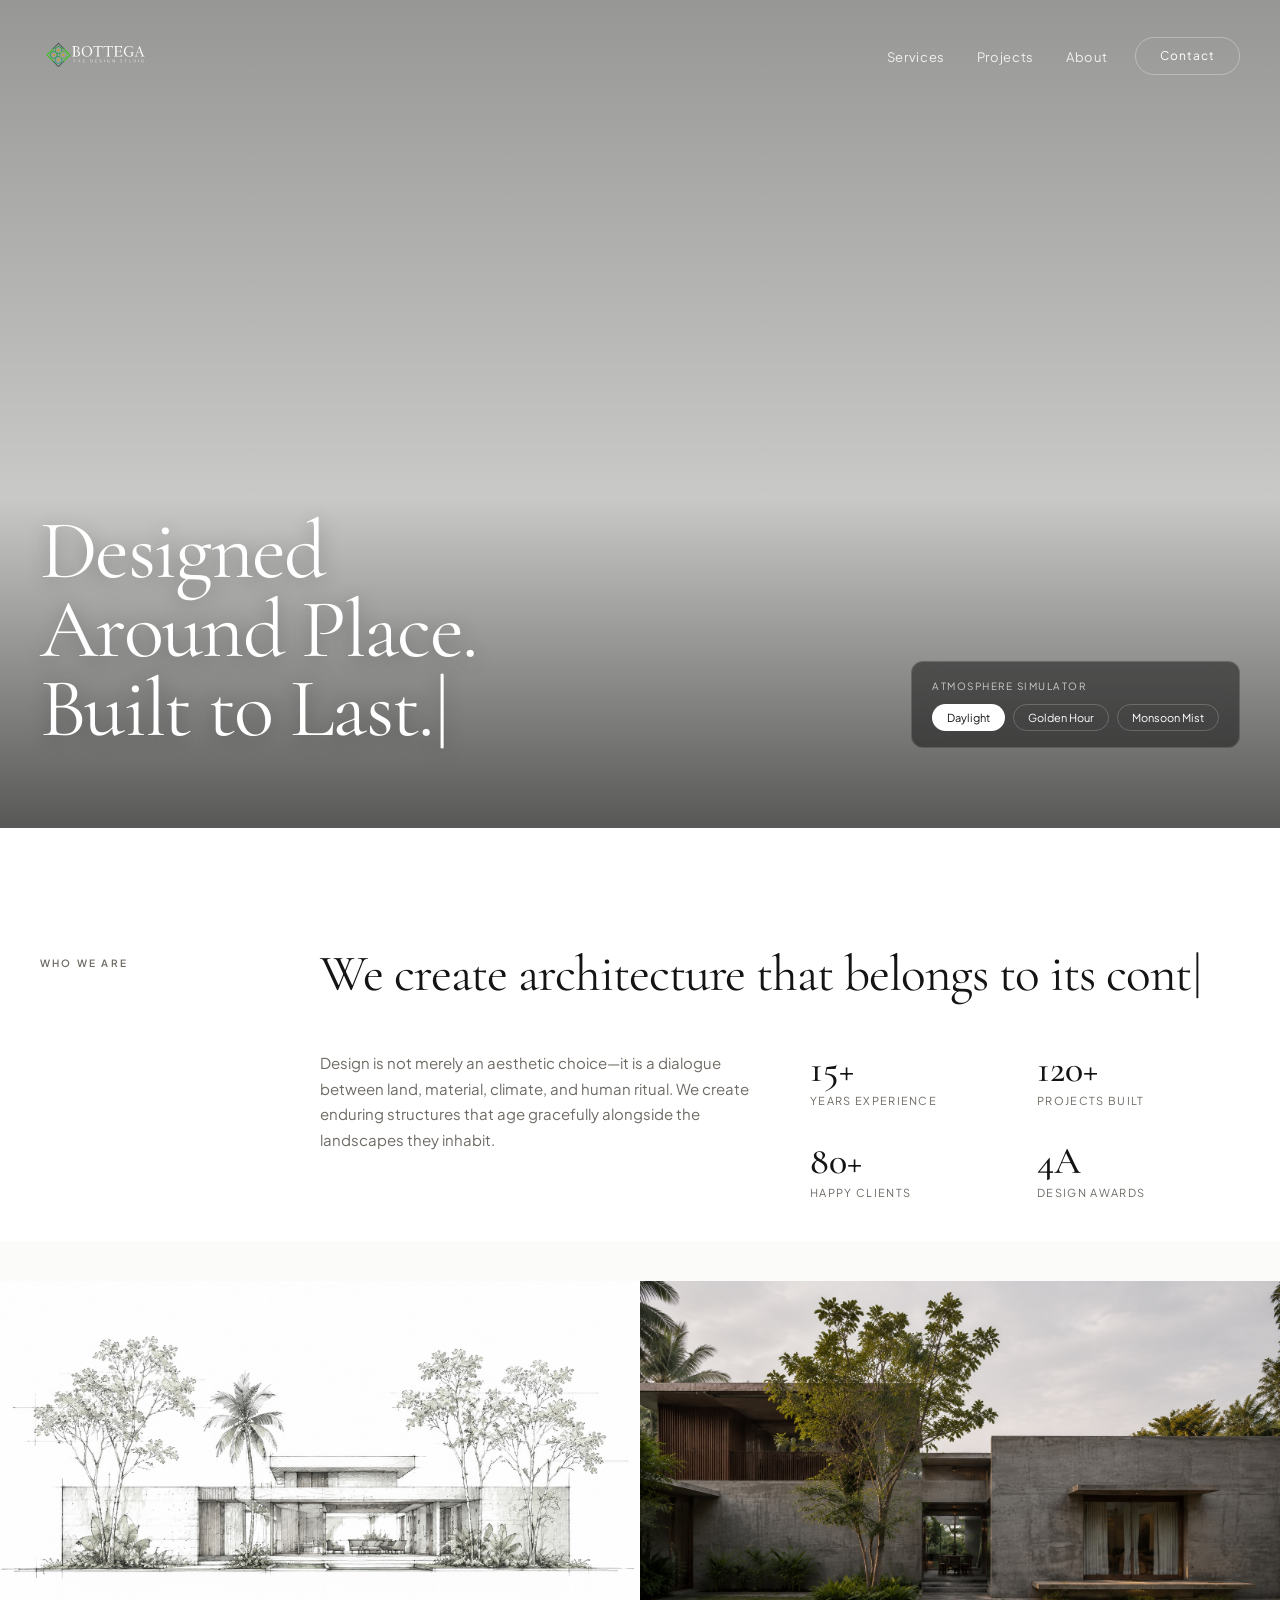
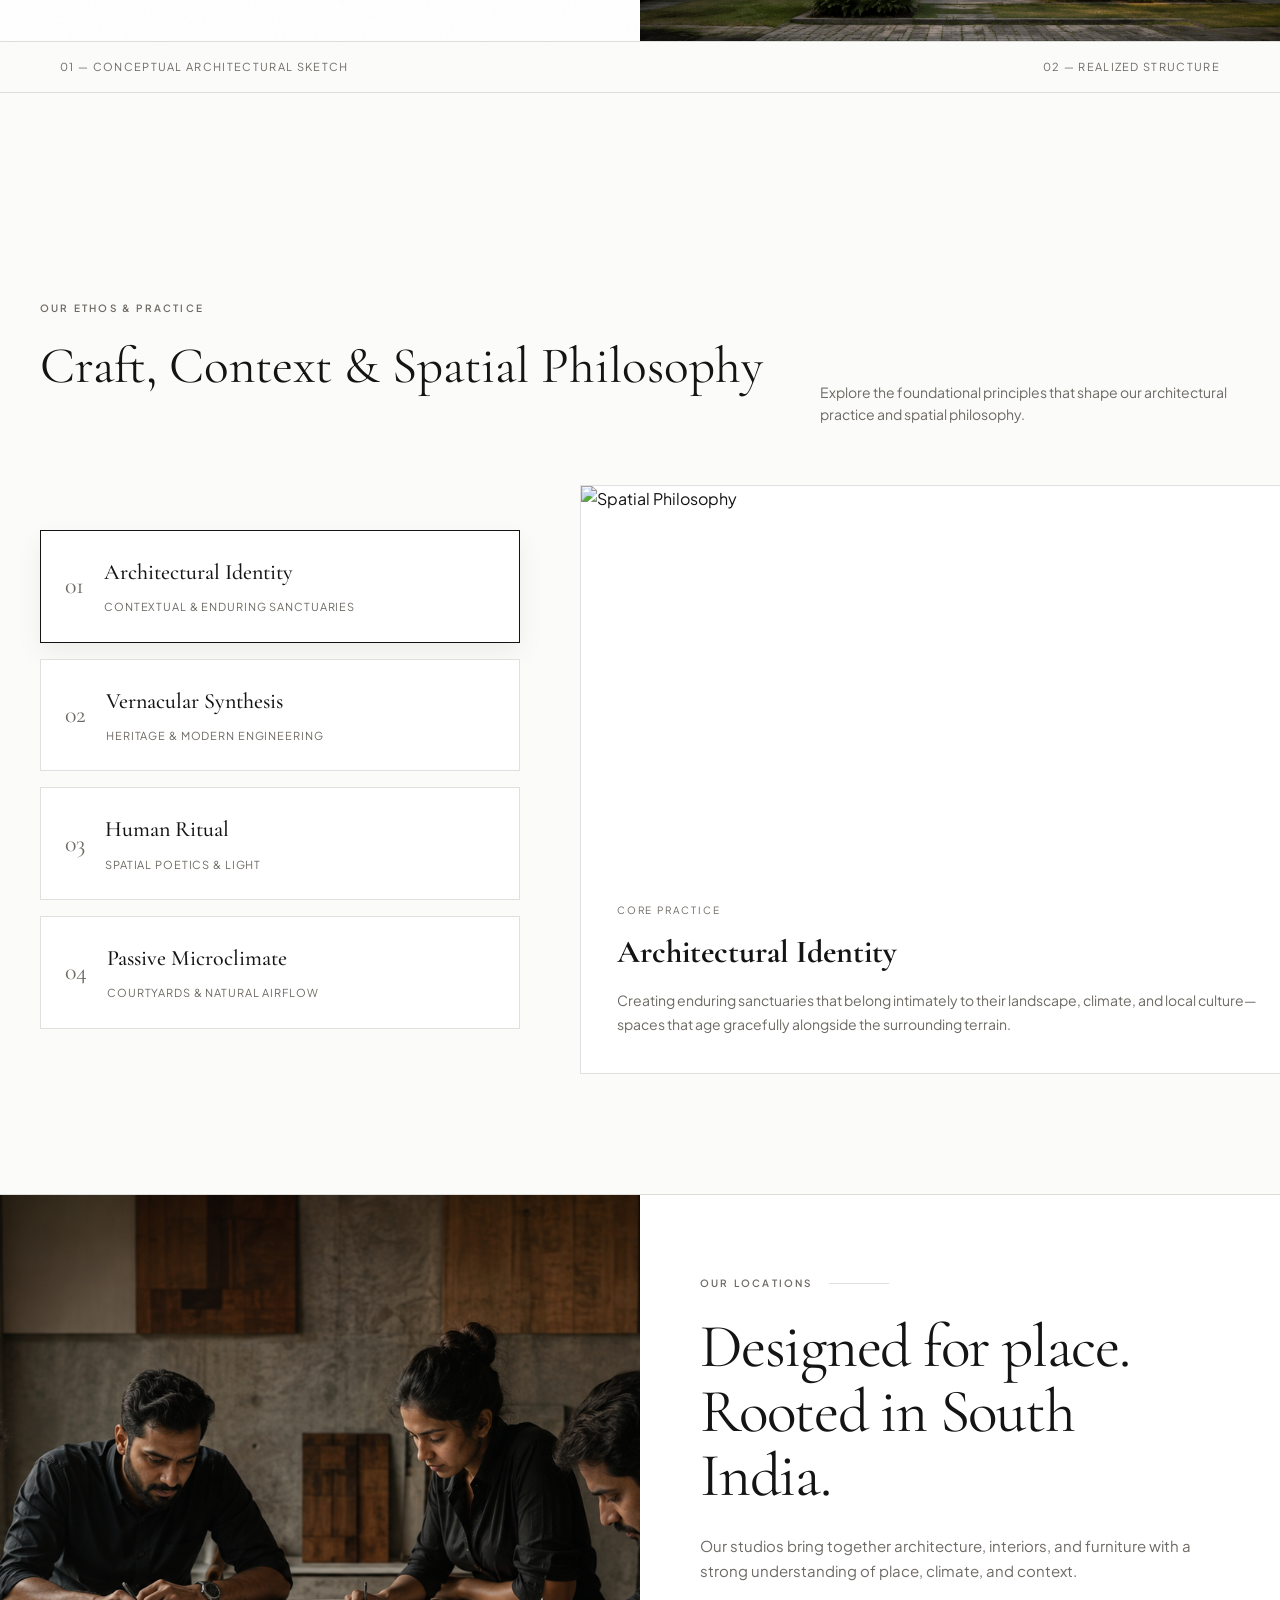
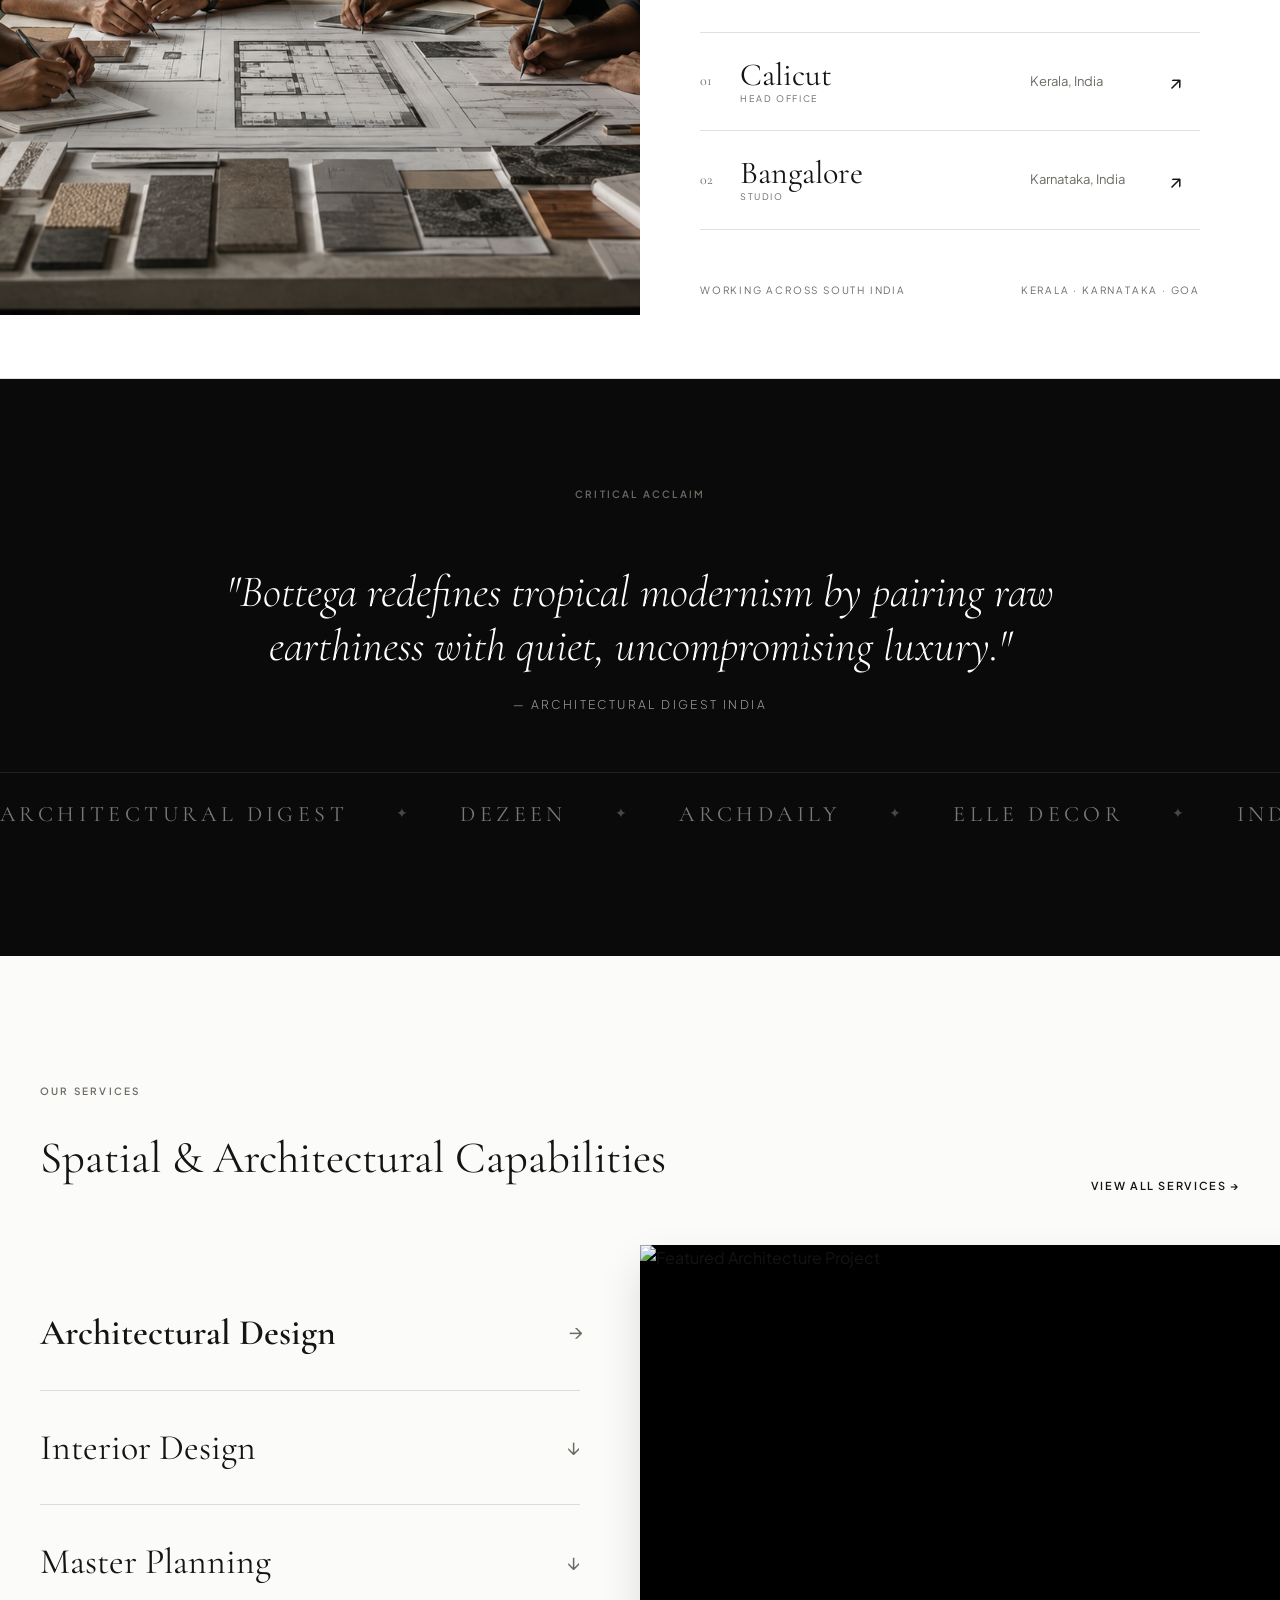
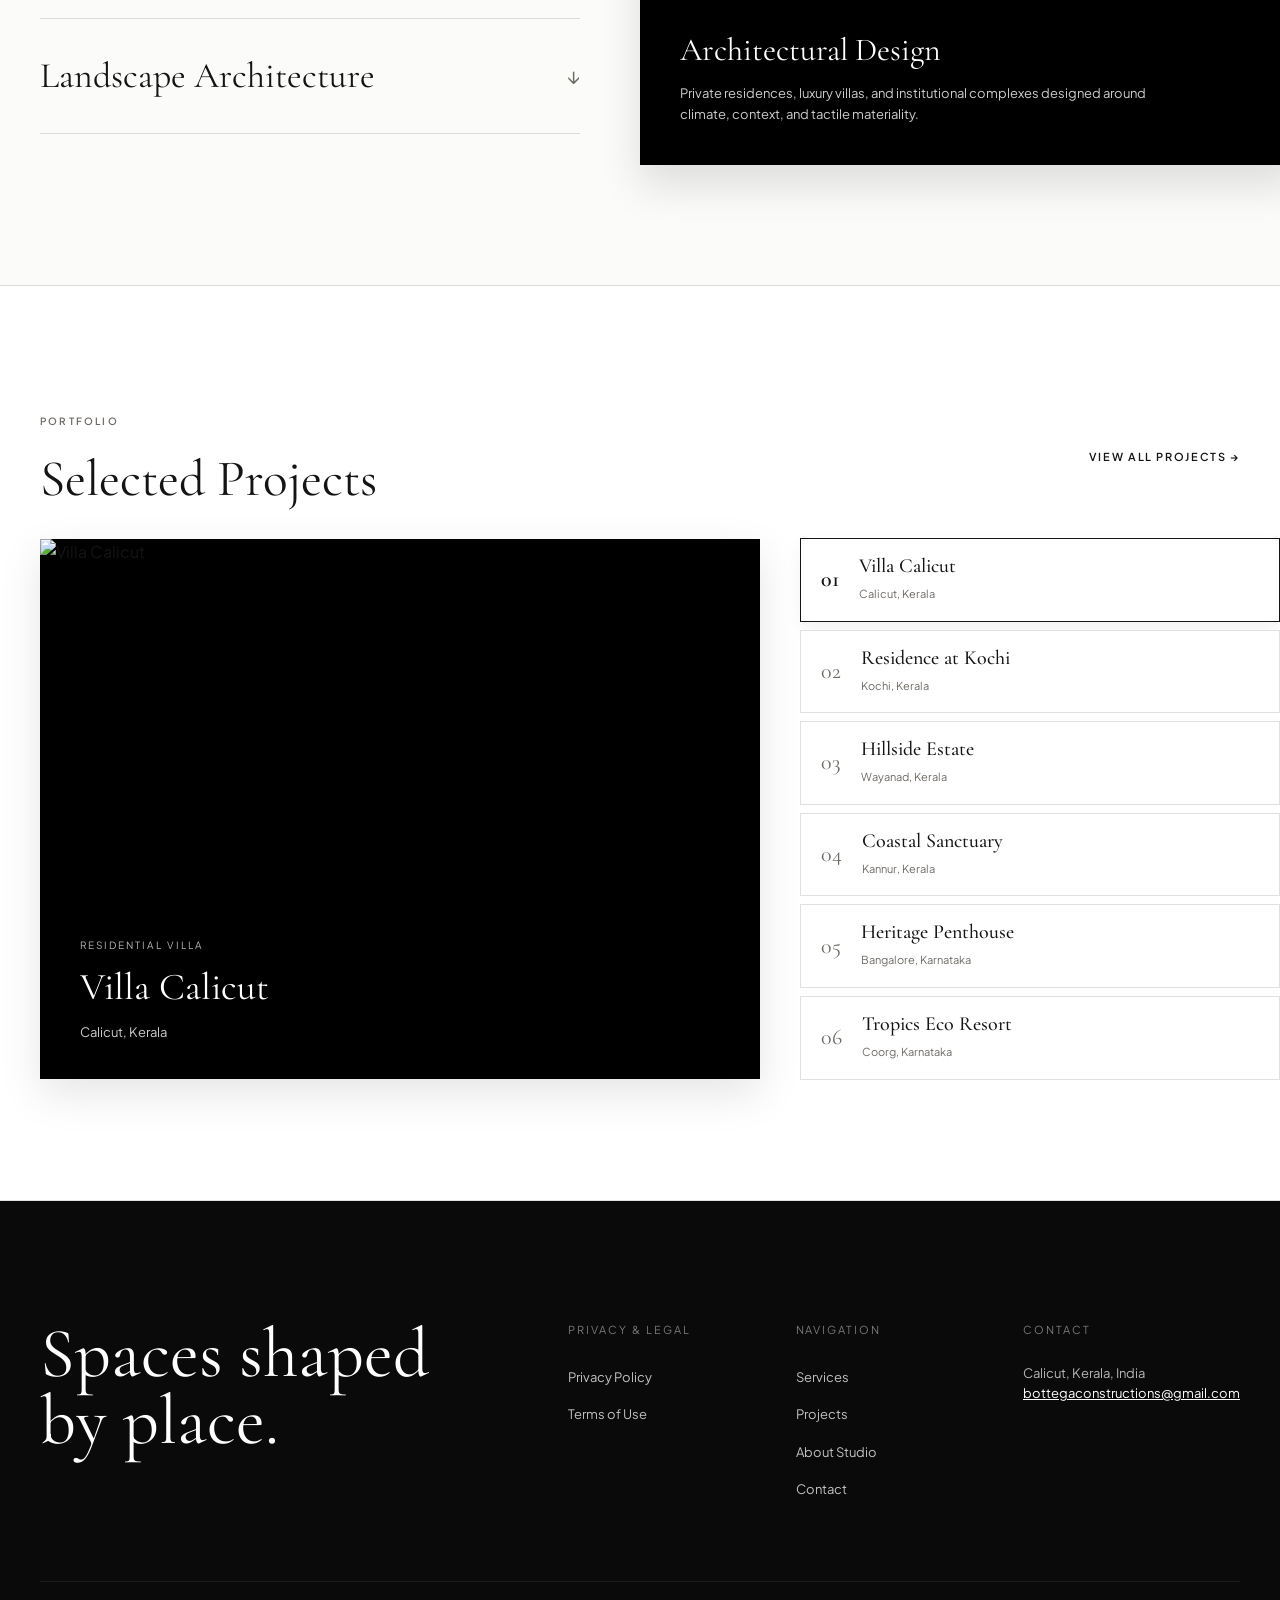
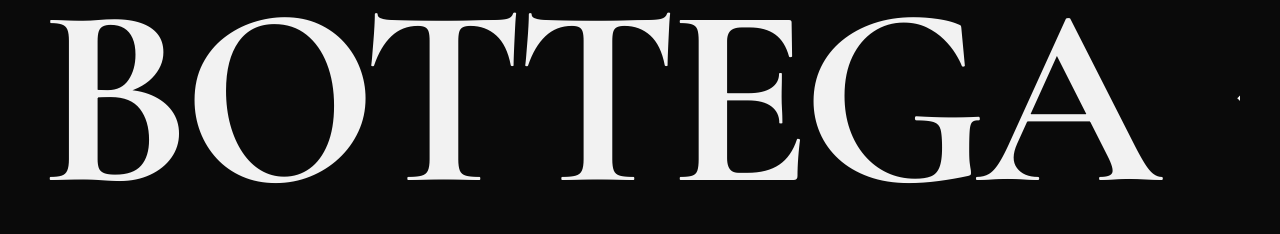
==== commit 1338e2f0: "Complete Bottega luxury studio demo website with interactive team scanner and typewriter effects" ====
--- a/index.html
+++ b/index.html
@@ -18,14 +18,11 @@
 ====================================================== -->
 <header class="site-header site-header-transparent">
     <div class="header-inner">
-        <!-- Brand -->
-        <div class="site-brand">
+        <!-- Brand Logo Only (Text removed as requested) -->
+        <div id="site-brand-logo" class="site-brand">
             <a href="index.html" class="brand-link">
-                <svg class="brand-icon" viewBox="0 0 24 24" fill="none" stroke="currentColor" stroke-width="1.5">
-                    <polygon points="12 2 22 12 12 22 2 12 12 2"></polygon>
-                    <circle cx="12" cy="12" r="3"></circle>
-                </svg>
-                <span class="brand-name">BOTTEGA</span>
+                <img src="assets/images/bottega_white_logo.png" alt="Bottega Design Studio" class="site-header-logo-img brand-logo-white">
+                <img src="assets/images/bottega_black_logo.png" alt="Bottega Design Studio" class="site-header-logo-img brand-logo-black" style="display:none;">
             </a>
         </div>
 
@@ -68,52 +65,11 @@
     </section>
 
     <!-- =====================================================
-         2. INFINITE SCROLLING BANNER 1
+         2. STATEMENT & STATS WITH SCROLL REVEAL & TYPEWRITER
     ====================================================== -->
-    <div class="bottega-marquee-wrapper">
-        <div class="marquee-track">
-            <span>ARCHITECTURAL DESIGN</span>
-            <span class="dot">•</span>
-            <span>INTERIOR SANCTUARIES</span>
-            <span class="dot">•</span>
-            <span>MASTER PLANNING</span>
-            <span class="dot">•</span>
-            <span>TROPICAL LANDSCAPES</span>
-            <span class="dot">•</span>
-            <span>CALICUT</span>
-            <span class="dot">•</span>
-            <span>BANGALORE</span>
-            <span class="dot">•</span>
-            <span>KOCHI</span>
-            <span class="dot">•</span>
-            <span>BOTTEGA DESIGN STUDIO</span>
-            <span class="dot">•</span>
-            <!-- Duplicate for infinite seamless loop -->
-            <span>ARCHITECTURAL DESIGN</span>
-            <span class="dot">•</span>
-            <span>INTERIOR SANCTUARIES</span>
-            <span class="dot">•</span>
-            <span>MASTER PLANNING</span>
-            <span class="dot">•</span>
-            <span>TROPICAL LANDSCAPES</span>
-            <span class="dot">•</span>
-            <span>CALICUT</span>
-            <span class="dot">•</span>
-            <span>BANGALORE</span>
-            <span class="dot">•</span>
-            <span>KOCHI</span>
-            <span class="dot">•</span>
-            <span>BOTTEGA DESIGN STUDIO</span>
-            <span class="dot">•</span>
-        </div>
-    </div>
-
-    <!-- =====================================================
-         3. STATEMENT & STATS WITH SCROLL REVEAL & TYPEWRITER
-    ====================================================== -->
-    <section class="bottega-statement-section">
+    <section class="bottega-statement-section" style="border-bottom: none; padding-bottom: 40px;">
         <div class="bottega-container">
-            <div class="statement-grid">
+            <div class="statement-grid" style="margin-bottom: 0;">
                 <div class="statement-meta reveal-on-scroll">
                     <span class="section-label">WHO WE ARE</span>
                 </div>
@@ -148,23 +104,22 @@
                     </div>
                 </div>
             </div>
-
-            <!-- Dual Media Showcase with Curtain Reveal -->
-            <div class="dual-media-grid">
-                <div class="dual-media-item sketch-card reveal-curtain-wrap">
-                    <img src="https://images.unsplash.com/photo-1600565193348-f74bd3c7ccdf?auto=format&fit=crop&w=1200&q=80" alt="Elevation Sketch" class="dual-img">
-                    <span class="media-caption">Architectural Elevation & Concept Drawing</span>
-                </div>
-                <div class="dual-media-item photo-card reveal-curtain-wrap">
-                    <img src="https://images.unsplash.com/photo-1600596542815-ffad4c1539a9?auto=format&fit=crop&w=1200&q=80" alt="Courtyard Residence" class="dual-img">
-                    <span class="media-caption">Courtyard Residence, Calicut</span>
-                </div>
-            </div>
         </div>
     </section>
 
+    <!-- SEAMLESS 100% FULL-WIDTH PANORAMIC BANNER (CLIENT'S EXACT DOWNLOADED IMAGES: IMG_2664.png & ChatGPT-Image-Aug-14-2026-11_57_50-AM-6.png) -->
+    <section class="bottega-banner-full-section reveal-curtain-wrap">
+        <div class="full-banner-wrap">
+            <img src="assets/images/client_dual_banner.jpg" alt="Architectural Sketch to Realized Structure" class="banner-full-img">
+            <div class="banner-caption-bar">
+                <span class="caption-left">01 — Conceptual Architectural Sketch</span>
+                <span class="caption-right">02 — Realized Structure</span>
+            </div>
+        </div>
+    </section>
+
     <!-- =====================================================
-         4. REFINED EDITORIAL ETHOS & PRACTICE SECTION
+         3. REFINED EDITORIAL ETHOS & PRACTICE SECTION
     ====================================================== -->
     <section class="bottega-materiality-section">
         <div class="bottega-container">
@@ -226,43 +181,59 @@
     </section>
 
     <!-- =====================================================
-         5. ARCHITECTURAL DESIGN RITUAL (PROCESS TIMELINE)
+         4. OUR LOCATIONS — STUDIO PRACTICE (50vw / 50vw SPLIT)
     ====================================================== -->
-    <section class="bottega-process-section">
-        <div class="bottega-container">
-            <span class="section-label reveal-on-scroll">OUR METHODOLOGY</span>
-            <h2 class="creative-heading reveal-on-scroll">The 4-Stage Architectural Ritual</h2>
-
-            <div class="process-steps-grid">
-                <div class="process-step-card reveal-on-scroll">
-                    <div class="step-badge">STAGE 01</div>
-                    <h3>Topographical & Climate Reading</h3>
-                    <p>We analyze wind vectors, solar geometry, microclimate, and native soil contours to determine building orientation.</p>
-                </div>
-
-                <div class="process-step-card reveal-on-scroll">
-                    <div class="step-badge">STAGE 02</div>
-                    <h3>Vernacular Hand-Sketching</h3>
-                    <p>Initial spatial volumes are sketched by hand on paper before 3D digital simulation and sun-path mapping.</p>
-                </div>
-
-                <div class="process-step-card reveal-on-scroll">
-                    <div class="step-badge">STAGE 03</div>
-                    <h3>Artisanal Material Sourcing</h3>
-                    <p>We source local granite, reclaimed teak, and terracotta directly from traditional South Indian craftsmen.</p>
-                </div>
-
-                <div class="process-step-card reveal-on-scroll">
-                    <div class="step-badge">STAGE 04</div>
-                    <h3>Precision Handcraft & Delivery</h3>
-                    <p>On-site stonemasons and architects execute every joint, courtyard pool, and louvered facade to perfection.</p>
+    <section class="bottega-locations-studio-section">
+        <div class="locations-studio-split-full reveal-on-scroll">
+            <!-- Left Column: Image Flush to Left Edge of Screen (No Badge) -->
+            <div class="studio-image-left-flush">
+                <img src="assets/images/studio_team_drafting.png" alt="Bottega Studio Team Drafting" class="studio-team-img-flush">
+            </div>
+
+            <!-- Right Column: Text & Locations List -->
+            <div class="studio-info-right-col">
+                <div class="studio-label-row">
+                    <span class="section-label">OUR LOCATIONS</span>
+                    <span class="label-line"></span>
+                </div>
+
+                <h2 class="locations-main-title">Designed for place.<br>Rooted in South India.</h2>
+
+                <p class="locations-subtext">Our studios bring together architecture, interiors, and furniture with a strong understanding of place, climate, and context.</p>
+
+                <!-- Horizontal Location Items -->
+                <div class="locations-list-wrap">
+                    <div class="loc-list-item">
+                        <span class="loc-index">01</span>
+                        <div class="loc-name-col">
+                            <h3>Calicut</h3>
+                            <span class="loc-tag">HEAD OFFICE</span>
+                        </div>
+                        <span class="loc-state">Kerala, India</span>
+                        <span class="loc-arrow">↗</span>
+                    </div>
+
+                    <div class="loc-list-item">
+                        <span class="loc-index">02</span>
+                        <div class="loc-name-col">
+                            <h3>Bangalore</h3>
+                            <span class="loc-tag">STUDIO</span>
+                        </div>
+                        <span class="loc-state">Karnataka, India</span>
+                        <span class="loc-arrow">↗</span>
+                    </div>
+                </div>
+
+                <div class="locations-footer-row">
+                    <span class="loc-foot-left">WORKING ACROSS SOUTH INDIA</span>
+                    <span class="loc-foot-right">KERALA · KARNATAKA · GOA</span>
                 </div>
             </div>
         </div>
     </section>
 
     <!-- =====================================================
-         6. EDITORIAL PRESS & INFINITE SCROLLING MARQUEE
+         5. EDITORIAL PRESS & INFINITE SCROLLING MARQUEE
     ====================================================== -->
     <section class="bottega-press-section">
         <div class="bottega-container">
@@ -307,7 +278,7 @@
     </section>
 
     <!-- =====================================================
-         7. SERVICES SHOWCASE
+         6. SERVICES SHOWCASE
     ====================================================== -->
     <section class="bottega-services-section">
         <div class="bottega-container">
@@ -363,7 +334,7 @@
     </section>
 
     <!-- =====================================================
-         8. SELECTED PROJECTS SHOWCASE WITH CAMERA RELOAD
+         7. SELECTED PROJECTS SHOWCASE WITH CAMERA RELOAD
     ====================================================== -->
     <section class="bottega-projects-section">
         <div class="bottega-container">
@@ -491,7 +462,7 @@
 </main>
 
 <!-- =====================================================
-     FOOTER SECTION WITH INFINITE MARQUEE WATERMARK
+     FOOTER SECTION WITH INFINITE MARQUEE LOGO WATERMARK
 ====================================================== -->
 <footer class="bottega-footer-section">
     <div class="bottega-container">
@@ -529,17 +500,17 @@
             </div>
         </div>
 
-        <!-- Giant Infinite Horizontal Scrolling Marquee Watermark -->
+        <!-- Giant Infinite Horizontal Scrolling Marquee Watermark with Exact botteg-white-loho.png -->
         <div class="footer-watermark">
             <div class="footer-marquee-track">
                 <h1>BOTTEGA</h1>
-                <span class="watermark-star">✦</span>
+                <img src="assets/images/botteg-white-loho.png" alt="Bottega Logo" class="footer-marquee-logo-img">
                 <h1>BOTTEGA</h1>
-                <span class="watermark-star">✦</span>
+                <img src="assets/images/botteg-white-loho.png" alt="Bottega Logo" class="footer-marquee-logo-img">
                 <h1>BOTTEGA</h1>
-                <span class="watermark-star">✦</span>
+                <img src="assets/images/botteg-white-loho.png" alt="Bottega Logo" class="footer-marquee-logo-img">
                 <h1>BOTTEGA</h1>
-                <span class="watermark-star">✦</span>
+                <img src="assets/images/botteg-white-loho.png" alt="Bottega Logo" class="footer-marquee-logo-img">
             </div>
         </div>
     </div>
@@ -547,6 +518,18 @@
 
 <!-- Interactive Scripts -->
 <script>
+// Sticky Logo Only on Scroll Engine
+document.addEventListener('DOMContentLoaded', () => {
+    const brandLogo = document.getElementById('site-brand-logo');
+    window.addEventListener('scroll', () => {
+        if (window.scrollY > 100) {
+            brandLogo.classList.add('is-sticky-logo');
+        } else {
+            brandLogo.classList.remove('is-sticky-logo');
+        }
+    });
+});
+
 // Typewriter Animation Engine
 function runTypewriter(targetEl, text, speed = 40, callback) {
     if (!targetEl) return;
--- a/style.css
+++ b/style.css
@@ -2,7 +2,7 @@
 Theme Name: Bottega India
 Theme URI: https://bottegaindia.in/
 Description: Complete Master Editorial Architecture Theme for Bottega India.
-Version: 3.2.0
+Version: 3.7.0
 */
 
 @import url('https://fonts.googleapis.com/css2?family=Cormorant+Garamond:ital,wght@0,300;0,400;0,500;0,600;0,700;1,400&family=Plus+Jakarta+Sans:wght@300;400;500;600;700&display=swap');
@@ -65,6 +65,238 @@
 }
 
 /* =========================================================
+   SITE HEADER & LOGO ONLY STICKY ENGINE
+========================================================= */
+.site-header-logo-img {
+    height: 48px;
+    width: auto;
+    object-fit: contain;
+    display: block;
+    transition: height 0.3s ease, filter 0.3s ease;
+}
+
+.site-brand.is-sticky-logo {
+    position: fixed;
+    top: 20px;
+    left: 40px;
+    z-index: 1000;
+    padding: 10px 18px;
+    background: rgba(10, 10, 10, 0.85);
+    backdrop-filter: blur(14px);
+    border: 1px solid rgba(255, 255, 255, 0.2);
+    border-radius: 40px;
+    box-shadow: 0 10px 30px rgba(0, 0, 0, 0.3);
+    animation: sticky-pop 0.35s cubic-bezier(0.16, 1, 0.3, 1);
+}
+
+.site-brand.is-sticky-logo .brand-logo-black {
+    display: none !important;
+}
+
+.site-brand.is-sticky-logo .brand-logo-white {
+    display: block !important;
+    height: 32px;
+}
+
+@keyframes sticky-pop {
+    from {
+        opacity: 0;
+        transform: translateY(-20px) scale(0.9);
+    }
+    to {
+        opacity: 1;
+        transform: translateY(0) scale(1);
+    }
+}
+
+/* =========================================================
+   OUR LOCATIONS - STUDIO PRACTICE SECTION (50vw / 50vw SPLIT)
+========================================================= */
+.bottega-locations-studio-section {
+    width: 100vw;
+    position: relative;
+    left: 50%;
+    right: 50%;
+    margin-left: -50vw;
+    margin-right: -50vw;
+    background: var(--color-bg-white);
+    border-bottom: 1px solid var(--color-border);
+    overflow: hidden;
+    padding: 0;
+}
+
+.locations-studio-split-full {
+    display: grid;
+    grid-template-columns: 50vw 50vw;
+    align-items: center;
+    width: 100vw;
+    margin: 0;
+    padding: 0;
+}
+
+.studio-image-left-flush {
+    width: 50vw;
+    height: 100%;
+}
+
+.studio-team-img-flush {
+    width: 100%;
+    height: 720px;
+    object-fit: cover;
+    display: block;
+}
+
+.studio-info-right-col {
+    padding: 80px 80px 80px 60px;
+    max-width: 680px;
+}
+
+.studio-label-row {
+    display: flex;
+    align-items: center;
+    gap: 16px;
+    margin-bottom: 24px;
+}
+
+.studio-label-row .section-label {
+    margin-bottom: 0;
+}
+
+.label-line {
+    display: inline-block;
+    width: 60px;
+    height: 1px;
+    background: var(--color-border);
+}
+
+.locations-main-title {
+    font-family: var(--font-display);
+    font-size: clamp(40px, 4.8vw, 68px);
+    font-weight: 400;
+    line-height: 1.05;
+    color: var(--color-text-dark);
+    margin-bottom: 24px;
+    letter-spacing: -0.02em;
+}
+
+.locations-subtext {
+    font-size: 15px;
+    line-height: 1.7;
+    color: var(--color-text-muted);
+    max-width: 540px;
+    margin-bottom: 48px;
+}
+
+.locations-list-wrap {
+    display: flex;
+    flex-direction: column;
+    margin-bottom: 40px;
+}
+
+.loc-list-item {
+    display: grid;
+    grid-template-columns: 40px 1fr 140px 30px;
+    align-items: center;
+    padding: 24px 0;
+    border-top: 1px solid var(--color-border);
+    transition: background 0.2s ease;
+}
+
+.loc-list-item:last-child {
+    border-bottom: 1px solid var(--color-border);
+}
+
+.loc-index {
+    font-family: var(--font-display);
+    font-size: 14px;
+    color: var(--color-text-muted);
+}
+
+.loc-name-col h3 {
+    font-family: var(--font-display);
+    font-size: 32px;
+    font-weight: 400;
+    color: var(--color-text-dark);
+    line-height: 1.1;
+}
+
+.loc-tag {
+    font-size: 9px;
+    letter-spacing: 0.18em;
+    text-transform: uppercase;
+    color: var(--color-text-muted);
+    display: block;
+}
+
+.loc-state {
+    font-size: 13px;
+    color: var(--color-text-muted);
+}
+
+.loc-arrow {
+    font-size: 20px;
+    color: var(--color-text-dark);
+    transition: transform 0.2s ease;
+}
+
+.loc-list-item:hover .loc-arrow {
+    transform: translate(3px, -3px);
+}
+
+.locations-footer-row {
+    display: flex;
+    justify-content: space-between;
+    font-size: 10px;
+    letter-spacing: 0.18em;
+    text-transform: uppercase;
+    color: var(--color-text-muted);
+    padding-top: 12px;
+}
+
+/* =========================================================
+   EDGE-TO-EDGE 100% FULL-WIDTH SEAMLESS PANORAMIC BANNER
+========================================================= */
+.bottega-banner-full-section {
+    width: 100%;
+    position: relative;
+    background: #ffffff;
+    overflow: hidden;
+    margin: 40px 0 80px;
+}
+
+.full-banner-wrap {
+    width: 100vw;
+    position: relative;
+    left: 50%;
+    right: 50%;
+    margin-left: -50vw;
+    margin-right: -50vw;
+    overflow: hidden;
+}
+
+.banner-full-img {
+    width: 100%;
+    height: auto;
+    max-height: 640px;
+    object-fit: cover;
+    display: block;
+}
+
+.banner-caption-bar {
+    display: flex;
+    justify-content: space-between;
+    align-items: center;
+    padding: 16px 60px;
+    background: #fbfbf9;
+    border-top: 1px solid var(--color-border);
+    border-bottom: 1px solid var(--color-border);
+    font-size: 11px;
+    letter-spacing: 0.12em;
+    text-transform: uppercase;
+    color: var(--color-text-muted);
+}
+
+/* =========================================================
    TYPEWRITER & LUXURY SCROLL REVEAL ANIMATIONS
 ========================================================= */
 .tw-text {
@@ -160,19 +392,6 @@
 
 .site-header-dark .brand-link {
     color: var(--color-text-dark);
-}
-
-.brand-icon {
-    width: 24px;
-    height: 24px;
-    stroke: currentColor;
-}
-
-.brand-name {
-    font-family: var(--font-display);
-    font-size: 22px;
-    font-weight: 700;
-    letter-spacing: 0.18em;
 }
 
 .main-nav {
@@ -239,31 +458,6 @@
 /* =========================================================
    INFINITE SCROLLING MARQUEE BANNERS
 ========================================================= */
-.bottega-marquee-wrapper {
-    background: var(--color-bg-dark);
-    color: #ffffff;
-    padding: 16px 0;
-    overflow: hidden;
-    white-space: nowrap;
-    border-bottom: 1px solid rgba(255, 255, 255, 0.1);
-}
-
-.marquee-track {
-    display: inline-flex;
-    align-items: center;
-    gap: 32px;
-    font-family: var(--font-body);
-    font-size: 11px;
-    font-weight: 600;
-    letter-spacing: 0.25em;
-    text-transform: uppercase;
-    animation: marquee-scroll 35s linear infinite;
-}
-
-.dot {
-    color: rgba(255, 255, 255, 0.35);
-}
-
 .press-marquee-container {
     overflow: hidden;
     white-space: nowrap;
@@ -286,11 +480,6 @@
 .star {
     font-size: 14px;
     color: rgba(255, 255, 255, 0.25);
-}
-
-@keyframes marquee-scroll {
-    0% { transform: translateX(0); }
-    100% { transform: translateX(-50%); }
 }
 
 @keyframes press-marquee-scroll {
@@ -772,42 +961,6 @@
     color: var(--color-text-muted);
 }
 
-.dual-media-grid {
-    display: grid;
-    grid-template-columns: 1fr 1fr;
-    gap: 32px;
-}
-
-.dual-media-item {
-    position: relative;
-    overflow: hidden;
-    background: #f0ede8;
-}
-
-.dual-img {
-    width: 100%;
-    height: 480px;
-    object-fit: cover;
-    display: block;
-    transition: transform 1.2s cubic-bezier(0.16, 1, 0.3, 1);
-}
-
-.sketch-card .dual-img {
-    filter: grayscale(0.85) contrast(1.1);
-}
-
-.dual-media-item:hover .dual-img {
-    transform: scale(1.04);
-}
-
-.media-caption {
-    display: block;
-    padding: 16px 0 0;
-    font-size: 12px;
-    color: var(--color-text-muted);
-    letter-spacing: 0.04em;
-}
-
 /* =========================================================
    SERVICES PAGE DETAILED STYLES (services.html)
 ========================================================= */
@@ -1272,48 +1425,6 @@
     font-size: 14px;
     line-height: 1.7;
     color: var(--color-text-muted);
-}
-
-.bottega-process-section {
-    padding: 120px 0;
-    background: var(--color-bg-white);
-    border-bottom: 1px solid var(--color-border);
-}
-
-.process-steps-grid {
-    display: grid;
-    grid-template-columns: repeat(4, 1fr);
-    gap: 32px;
-    margin-top: 40px;
-}
-
-.process-step-card {
-    padding: 36px 28px;
-    background: var(--color-bg-light);
-    border: 1px solid var(--color-border);
-    position: relative;
-}
-
-.step-badge {
-    font-size: 10px;
-    font-weight: 700;
-    letter-spacing: 0.18em;
-    color: var(--color-text-muted);
-    margin-bottom: 20px;
-}
-
-.process-step-card h3 {
-    font-family: var(--font-display);
-    font-size: 24px;
-    font-weight: 500;
-    margin-bottom: 14px;
-    line-height: 1.15;
-}
-
-.process-step-card p {
-    font-size: 13px;
-    color: var(--color-text-muted);
-    line-height: 1.6;
 }
 
 .bottega-press-section {
@@ -1518,7 +1629,7 @@
 }
 
 /* =========================================================
-   FOOTER SECTION & INFINITE MARQUEE WATERMARK
+   FOOTER SECTION & INFINITE MARQUEE LOGO WATERMARK
 ========================================================= */
 .bottega-footer-section {
     background: var(--color-bg-dark);
@@ -1587,7 +1698,7 @@
     text-decoration: underline !important;
 }
 
-/* Footer Infinite Horizontal Marquee Watermark */
+/* Footer Infinite Horizontal Marquee Logo Watermark */
 .footer-watermark {
     width: 100%;
     overflow: hidden;
@@ -1601,7 +1712,7 @@
 .footer-marquee-track {
     display: inline-flex;
     align-items: center;
-    gap: 60px;
+    gap: 40px;
     animation: footer-marquee-loop 24s linear infinite;
     will-change: transform;
 }
@@ -1618,10 +1729,13 @@
     display: inline-block;
 }
 
-.watermark-star {
-    font-size: clamp(50px, 9vw, 140px);
-    color: rgba(255, 255, 255, 0.25);
-    line-height: 1;
+.footer-marquee-logo-img {
+    height: clamp(60px, 12vw, 160px);
+    width: auto;
+    object-fit: contain;
+    display: inline-block;
+    vertical-align: middle;
+    margin: 0 16px;
 }
 
 @keyframes footer-marquee-loop {
@@ -1639,6 +1753,7 @@
     .about-grid,
     .about-text-blocks,
     .locations-grid,
+    .locations-studio-split-full,
     .materiality-interactive-grid,
     .studio-grid,
     .services-grid,
@@ -1649,8 +1764,21 @@
         gap: 40px;
     }
 
-    .process-steps-grid {
-        grid-template-columns: repeat(2, 1fr);
+    .locations-studio-split-full {
+        width: 100%;
+        grid-template-columns: 1fr;
+    }
+
+    .studio-image-left-flush {
+        width: 100%;
+    }
+
+    .studio-info-right-col {
+        padding: 0 40px 40px;
+    }
+
+    .studio-team-img-flush {
+        height: 480px;
     }
 
     .bottega-hero-content {
@@ -1684,19 +1812,13 @@
         display: none;
     }
 
-    .process-steps-grid,
     .statement-text-grid,
-    .dual-media-grid,
     .form-row {
         grid-template-columns: 1fr;
     }
 
     .bottega-form {
         padding: 28px;
-    }
-
-    .dual-img {
-        height: 340px;
     }
 
     .service-preview-card,
@@ -1704,4 +1826,14 @@
     .full-width-wrap .group-team-photo {
         height: 360px;
     }
-}
+
+    .banner-caption-bar {
+        padding: 12px 24px;
+        flex-direction: column;
+        gap: 6px;
+    }
+
+    .loc-list-item {
+        grid-template-columns: 30px 1fr 100px 20px;
+    }
+}
--- a/assets/css/style.css
+++ b/assets/css/style.css
@@ -2,7 +2,7 @@
 Theme Name: Bottega India
 Theme URI: https://bottegaindia.in/
 Description: Complete Master Editorial Architecture Theme for Bottega India.
-Version: 3.2.0
+Version: 3.7.0
 */
 
 @import url('https://fonts.googleapis.com/css2?family=Cormorant+Garamond:ital,wght@0,300;0,400;0,500;0,600;0,700;1,400&family=Plus+Jakarta+Sans:wght@300;400;500;600;700&display=swap');
@@ -65,6 +65,238 @@
 }
 
 /* =========================================================
+   SITE HEADER & LOGO ONLY STICKY ENGINE
+========================================================= */
+.site-header-logo-img {
+    height: 48px;
+    width: auto;
+    object-fit: contain;
+    display: block;
+    transition: height 0.3s ease, filter 0.3s ease;
+}
+
+.site-brand.is-sticky-logo {
+    position: fixed;
+    top: 20px;
+    left: 40px;
+    z-index: 1000;
+    padding: 10px 18px;
+    background: rgba(10, 10, 10, 0.85);
+    backdrop-filter: blur(14px);
+    border: 1px solid rgba(255, 255, 255, 0.2);
+    border-radius: 40px;
+    box-shadow: 0 10px 30px rgba(0, 0, 0, 0.3);
+    animation: sticky-pop 0.35s cubic-bezier(0.16, 1, 0.3, 1);
+}
+
+.site-brand.is-sticky-logo .brand-logo-black {
+    display: none !important;
+}
+
+.site-brand.is-sticky-logo .brand-logo-white {
+    display: block !important;
+    height: 32px;
+}
+
+@keyframes sticky-pop {
+    from {
+        opacity: 0;
+        transform: translateY(-20px) scale(0.9);
+    }
+    to {
+        opacity: 1;
+        transform: translateY(0) scale(1);
+    }
+}
+
+/* =========================================================
+   OUR LOCATIONS - STUDIO PRACTICE SECTION (50vw / 50vw SPLIT)
+========================================================= */
+.bottega-locations-studio-section {
+    width: 100vw;
+    position: relative;
+    left: 50%;
+    right: 50%;
+    margin-left: -50vw;
+    margin-right: -50vw;
+    background: var(--color-bg-white);
+    border-bottom: 1px solid var(--color-border);
+    overflow: hidden;
+    padding: 0;
+}
+
+.locations-studio-split-full {
+    display: grid;
+    grid-template-columns: 50vw 50vw;
+    align-items: center;
+    width: 100vw;
+    margin: 0;
+    padding: 0;
+}
+
+.studio-image-left-flush {
+    width: 50vw;
+    height: 100%;
+}
+
+.studio-team-img-flush {
+    width: 100%;
+    height: 720px;
+    object-fit: cover;
+    display: block;
+}
+
+.studio-info-right-col {
+    padding: 80px 80px 80px 60px;
+    max-width: 680px;
+}
+
+.studio-label-row {
+    display: flex;
+    align-items: center;
+    gap: 16px;
+    margin-bottom: 24px;
+}
+
+.studio-label-row .section-label {
+    margin-bottom: 0;
+}
+
+.label-line {
+    display: inline-block;
+    width: 60px;
+    height: 1px;
+    background: var(--color-border);
+}
+
+.locations-main-title {
+    font-family: var(--font-display);
+    font-size: clamp(40px, 4.8vw, 68px);
+    font-weight: 400;
+    line-height: 1.05;
+    color: var(--color-text-dark);
+    margin-bottom: 24px;
+    letter-spacing: -0.02em;
+}
+
+.locations-subtext {
+    font-size: 15px;
+    line-height: 1.7;
+    color: var(--color-text-muted);
+    max-width: 540px;
+    margin-bottom: 48px;
+}
+
+.locations-list-wrap {
+    display: flex;
+    flex-direction: column;
+    margin-bottom: 40px;
+}
+
+.loc-list-item {
+    display: grid;
+    grid-template-columns: 40px 1fr 140px 30px;
+    align-items: center;
+    padding: 24px 0;
+    border-top: 1px solid var(--color-border);
+    transition: background 0.2s ease;
+}
+
+.loc-list-item:last-child {
+    border-bottom: 1px solid var(--color-border);
+}
+
+.loc-index {
+    font-family: var(--font-display);
+    font-size: 14px;
+    color: var(--color-text-muted);
+}
+
+.loc-name-col h3 {
+    font-family: var(--font-display);
+    font-size: 32px;
+    font-weight: 400;
+    color: var(--color-text-dark);
+    line-height: 1.1;
+}
+
+.loc-tag {
+    font-size: 9px;
+    letter-spacing: 0.18em;
+    text-transform: uppercase;
+    color: var(--color-text-muted);
+    display: block;
+}
+
+.loc-state {
+    font-size: 13px;
+    color: var(--color-text-muted);
+}
+
+.loc-arrow {
+    font-size: 20px;
+    color: var(--color-text-dark);
+    transition: transform 0.2s ease;
+}
+
+.loc-list-item:hover .loc-arrow {
+    transform: translate(3px, -3px);
+}
+
+.locations-footer-row {
+    display: flex;
+    justify-content: space-between;
+    font-size: 10px;
+    letter-spacing: 0.18em;
+    text-transform: uppercase;
+    color: var(--color-text-muted);
+    padding-top: 12px;
+}
+
+/* =========================================================
+   EDGE-TO-EDGE 100% FULL-WIDTH SEAMLESS PANORAMIC BANNER
+========================================================= */
+.bottega-banner-full-section {
+    width: 100%;
+    position: relative;
+    background: #ffffff;
+    overflow: hidden;
+    margin: 40px 0 80px;
+}
+
+.full-banner-wrap {
+    width: 100vw;
+    position: relative;
+    left: 50%;
+    right: 50%;
+    margin-left: -50vw;
+    margin-right: -50vw;
+    overflow: hidden;
+}
+
+.banner-full-img {
+    width: 100%;
+    height: auto;
+    max-height: 640px;
+    object-fit: cover;
+    display: block;
+}
+
+.banner-caption-bar {
+    display: flex;
+    justify-content: space-between;
+    align-items: center;
+    padding: 16px 60px;
+    background: #fbfbf9;
+    border-top: 1px solid var(--color-border);
+    border-bottom: 1px solid var(--color-border);
+    font-size: 11px;
+    letter-spacing: 0.12em;
+    text-transform: uppercase;
+    color: var(--color-text-muted);
+}
+
+/* =========================================================
    TYPEWRITER & LUXURY SCROLL REVEAL ANIMATIONS
 ========================================================= */
 .tw-text {
@@ -160,19 +392,6 @@
 
 .site-header-dark .brand-link {
     color: var(--color-text-dark);
-}
-
-.brand-icon {
-    width: 24px;
-    height: 24px;
-    stroke: currentColor;
-}
-
-.brand-name {
-    font-family: var(--font-display);
-    font-size: 22px;
-    font-weight: 700;
-    letter-spacing: 0.18em;
 }
 
 .main-nav {
@@ -239,31 +458,6 @@
 /* =========================================================
    INFINITE SCROLLING MARQUEE BANNERS
 ========================================================= */
-.bottega-marquee-wrapper {
-    background: var(--color-bg-dark);
-    color: #ffffff;
-    padding: 16px 0;
-    overflow: hidden;
-    white-space: nowrap;
-    border-bottom: 1px solid rgba(255, 255, 255, 0.1);
-}
-
-.marquee-track {
-    display: inline-flex;
-    align-items: center;
-    gap: 32px;
-    font-family: var(--font-body);
-    font-size: 11px;
-    font-weight: 600;
-    letter-spacing: 0.25em;
-    text-transform: uppercase;
-    animation: marquee-scroll 35s linear infinite;
-}
-
-.dot {
-    color: rgba(255, 255, 255, 0.35);
-}
-
 .press-marquee-container {
     overflow: hidden;
     white-space: nowrap;
@@ -286,11 +480,6 @@
 .star {
     font-size: 14px;
     color: rgba(255, 255, 255, 0.25);
-}
-
-@keyframes marquee-scroll {
-    0% { transform: translateX(0); }
-    100% { transform: translateX(-50%); }
 }
 
 @keyframes press-marquee-scroll {
@@ -772,42 +961,6 @@
     color: var(--color-text-muted);
 }
 
-.dual-media-grid {
-    display: grid;
-    grid-template-columns: 1fr 1fr;
-    gap: 32px;
-}
-
-.dual-media-item {
-    position: relative;
-    overflow: hidden;
-    background: #f0ede8;
-}
-
-.dual-img {
-    width: 100%;
-    height: 480px;
-    object-fit: cover;
-    display: block;
-    transition: transform 1.2s cubic-bezier(0.16, 1, 0.3, 1);
-}
-
-.sketch-card .dual-img {
-    filter: grayscale(0.85) contrast(1.1);
-}
-
-.dual-media-item:hover .dual-img {
-    transform: scale(1.04);
-}
-
-.media-caption {
-    display: block;
-    padding: 16px 0 0;
-    font-size: 12px;
-    color: var(--color-text-muted);
-    letter-spacing: 0.04em;
-}
-
 /* =========================================================
    SERVICES PAGE DETAILED STYLES (services.html)
 ========================================================= */
@@ -1272,48 +1425,6 @@
     font-size: 14px;
     line-height: 1.7;
     color: var(--color-text-muted);
-}
-
-.bottega-process-section {
-    padding: 120px 0;
-    background: var(--color-bg-white);
-    border-bottom: 1px solid var(--color-border);
-}
-
-.process-steps-grid {
-    display: grid;
-    grid-template-columns: repeat(4, 1fr);
-    gap: 32px;
-    margin-top: 40px;
-}
-
-.process-step-card {
-    padding: 36px 28px;
-    background: var(--color-bg-light);
-    border: 1px solid var(--color-border);
-    position: relative;
-}
-
-.step-badge {
-    font-size: 10px;
-    font-weight: 700;
-    letter-spacing: 0.18em;
-    color: var(--color-text-muted);
-    margin-bottom: 20px;
-}
-
-.process-step-card h3 {
-    font-family: var(--font-display);
-    font-size: 24px;
-    font-weight: 500;
-    margin-bottom: 14px;
-    line-height: 1.15;
-}
-
-.process-step-card p {
-    font-size: 13px;
-    color: var(--color-text-muted);
-    line-height: 1.6;
 }
 
 .bottega-press-section {
@@ -1518,7 +1629,7 @@
 }
 
 /* =========================================================
-   FOOTER SECTION & INFINITE MARQUEE WATERMARK
+   FOOTER SECTION & INFINITE MARQUEE LOGO WATERMARK
 ========================================================= */
 .bottega-footer-section {
     background: var(--color-bg-dark);
@@ -1587,7 +1698,7 @@
     text-decoration: underline !important;
 }
 
-/* Footer Infinite Horizontal Marquee Watermark */
+/* Footer Infinite Horizontal Marquee Logo Watermark */
 .footer-watermark {
     width: 100%;
     overflow: hidden;
@@ -1601,7 +1712,7 @@
 .footer-marquee-track {
     display: inline-flex;
     align-items: center;
-    gap: 60px;
+    gap: 40px;
     animation: footer-marquee-loop 24s linear infinite;
     will-change: transform;
 }
@@ -1618,10 +1729,13 @@
     display: inline-block;
 }
 
-.watermark-star {
-    font-size: clamp(50px, 9vw, 140px);
-    color: rgba(255, 255, 255, 0.25);
-    line-height: 1;
+.footer-marquee-logo-img {
+    height: clamp(60px, 12vw, 160px);
+    width: auto;
+    object-fit: contain;
+    display: inline-block;
+    vertical-align: middle;
+    margin: 0 16px;
 }
 
 @keyframes footer-marquee-loop {
@@ -1639,6 +1753,7 @@
     .about-grid,
     .about-text-blocks,
     .locations-grid,
+    .locations-studio-split-full,
     .materiality-interactive-grid,
     .studio-grid,
     .services-grid,
@@ -1649,8 +1764,21 @@
         gap: 40px;
     }
 
-    .process-steps-grid {
-        grid-template-columns: repeat(2, 1fr);
+    .locations-studio-split-full {
+        width: 100%;
+        grid-template-columns: 1fr;
+    }
+
+    .studio-image-left-flush {
+        width: 100%;
+    }
+
+    .studio-info-right-col {
+        padding: 0 40px 40px;
+    }
+
+    .studio-team-img-flush {
+        height: 480px;
     }
 
     .bottega-hero-content {
@@ -1684,19 +1812,13 @@
         display: none;
     }
 
-    .process-steps-grid,
     .statement-text-grid,
-    .dual-media-grid,
     .form-row {
         grid-template-columns: 1fr;
     }
 
     .bottega-form {
         padding: 28px;
-    }
-
-    .dual-img {
-        height: 340px;
     }
 
     .service-preview-card,
@@ -1704,4 +1826,14 @@
     .full-width-wrap .group-team-photo {
         height: 360px;
     }
-}
+
+    .banner-caption-bar {
+        padding: 12px 24px;
+        flex-direction: column;
+        gap: 6px;
+    }
+
+    .loc-list-item {
+        grid-template-columns: 30px 1fr 100px 20px;
+    }
+}
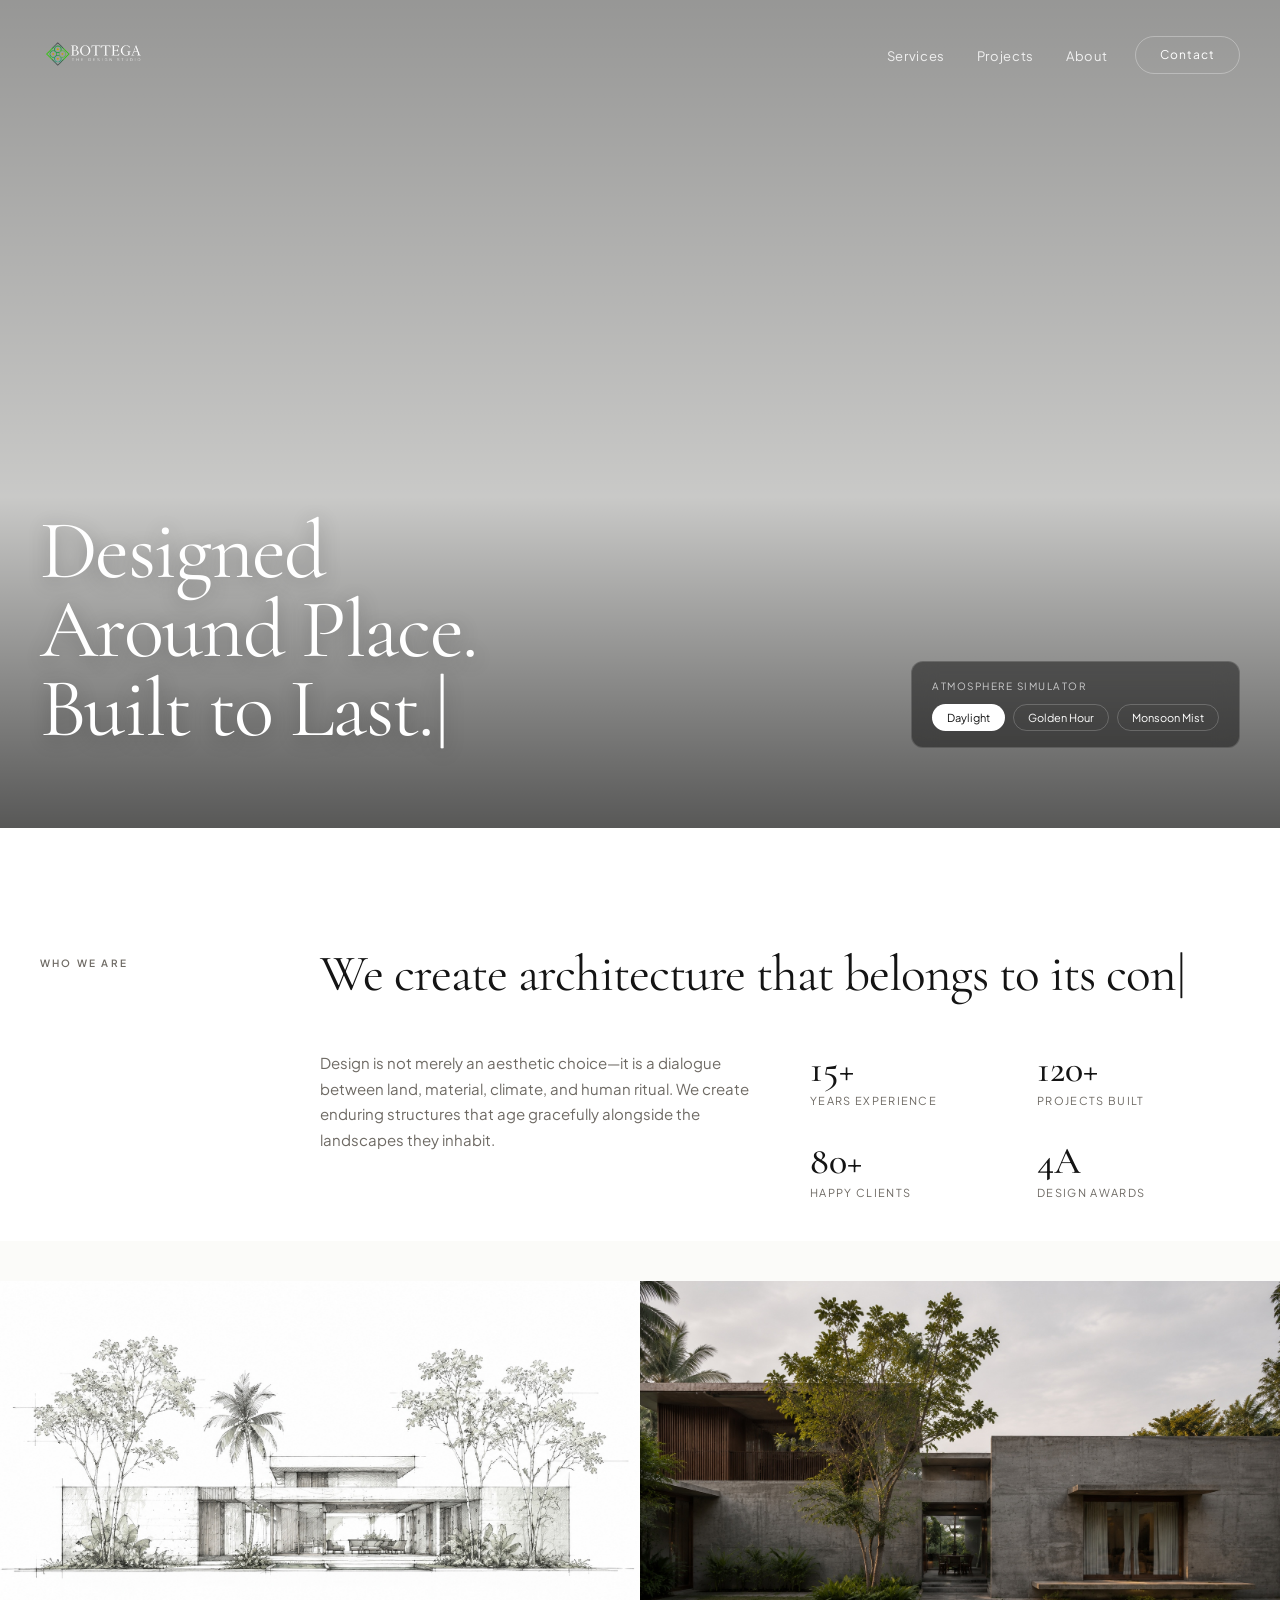
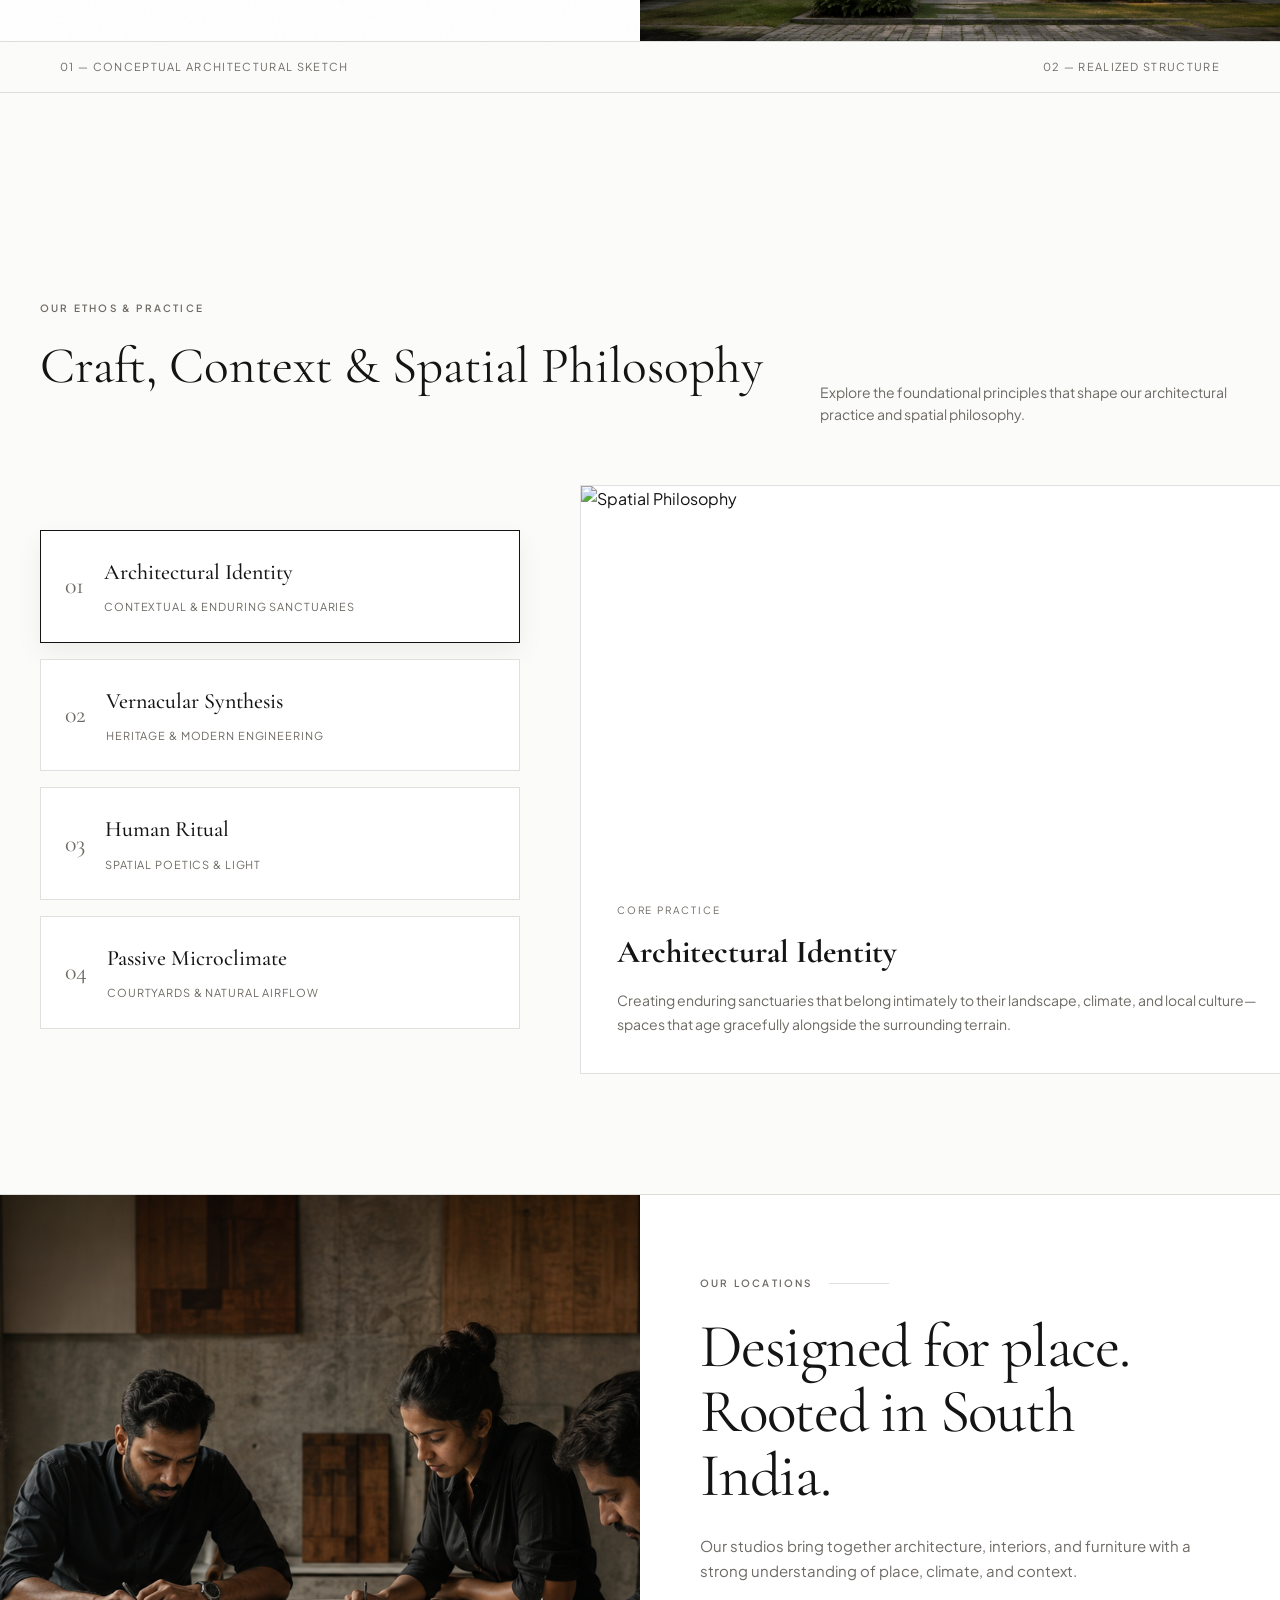
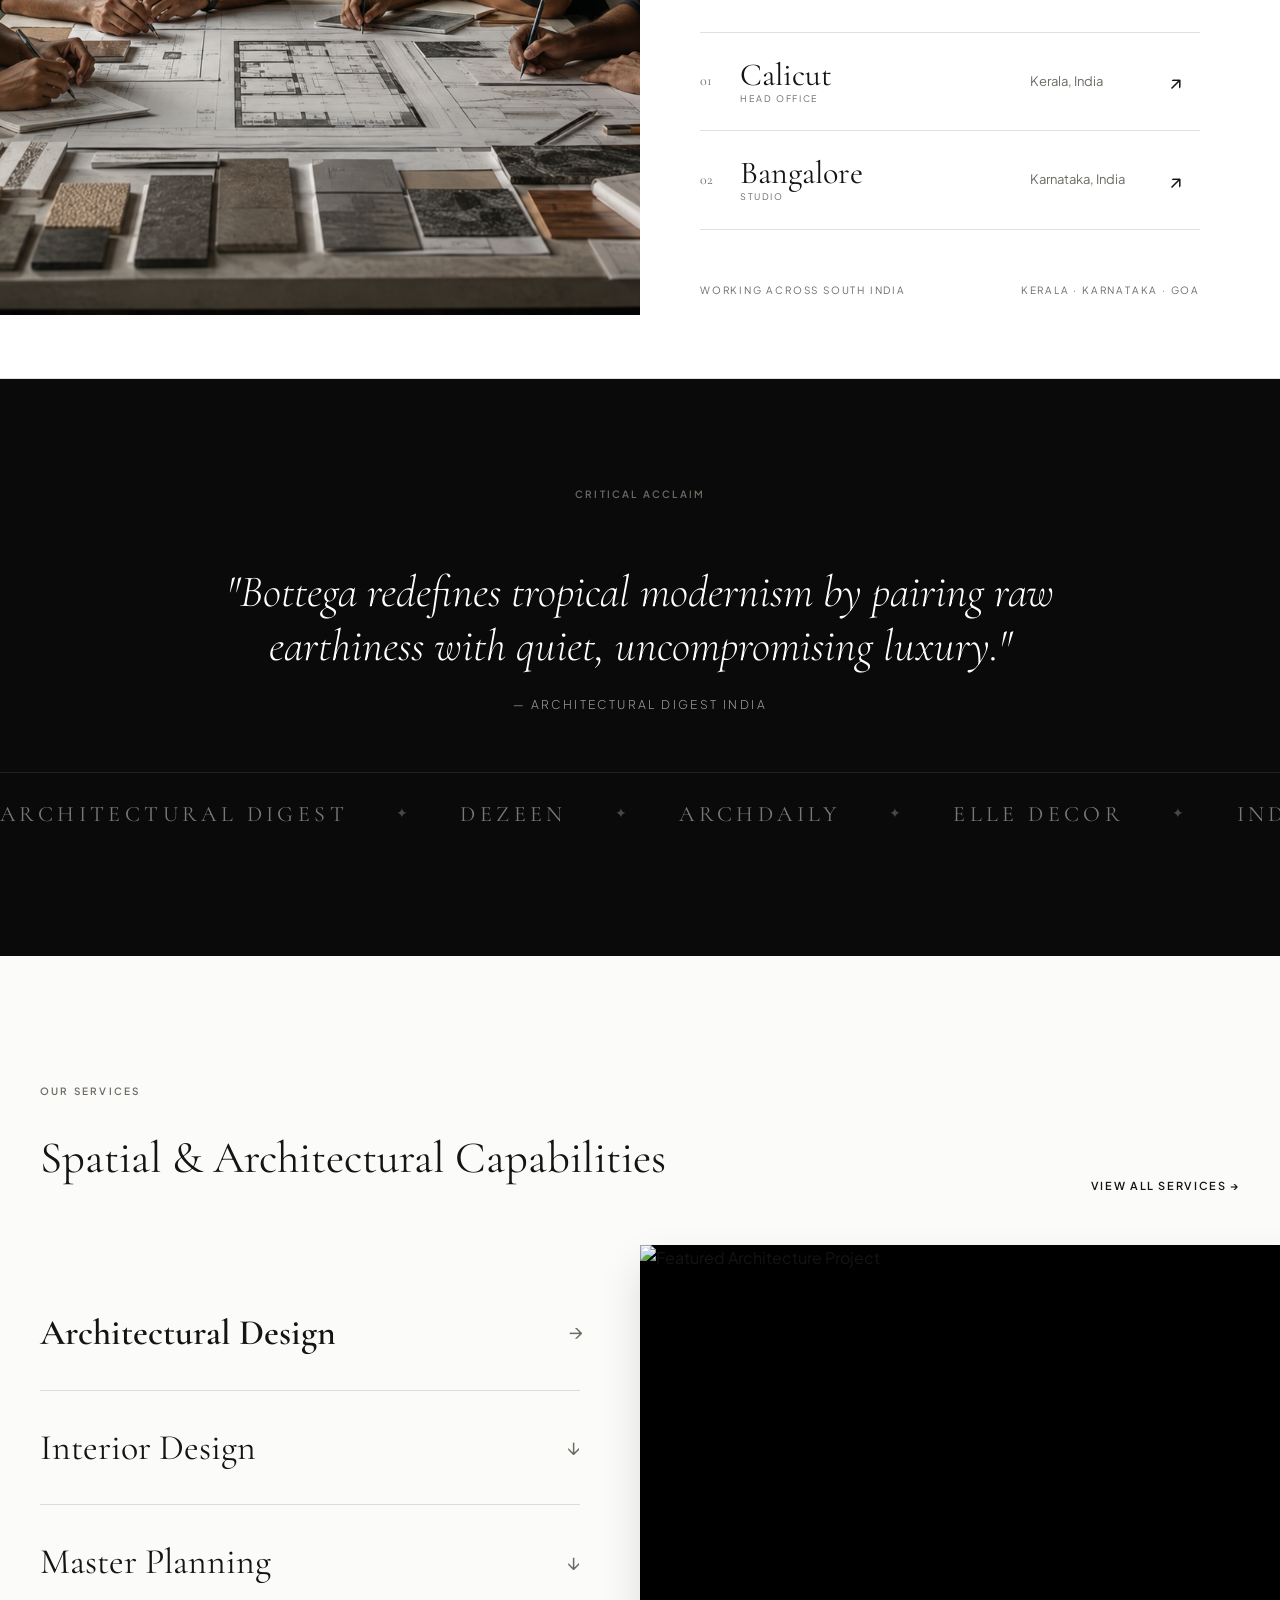
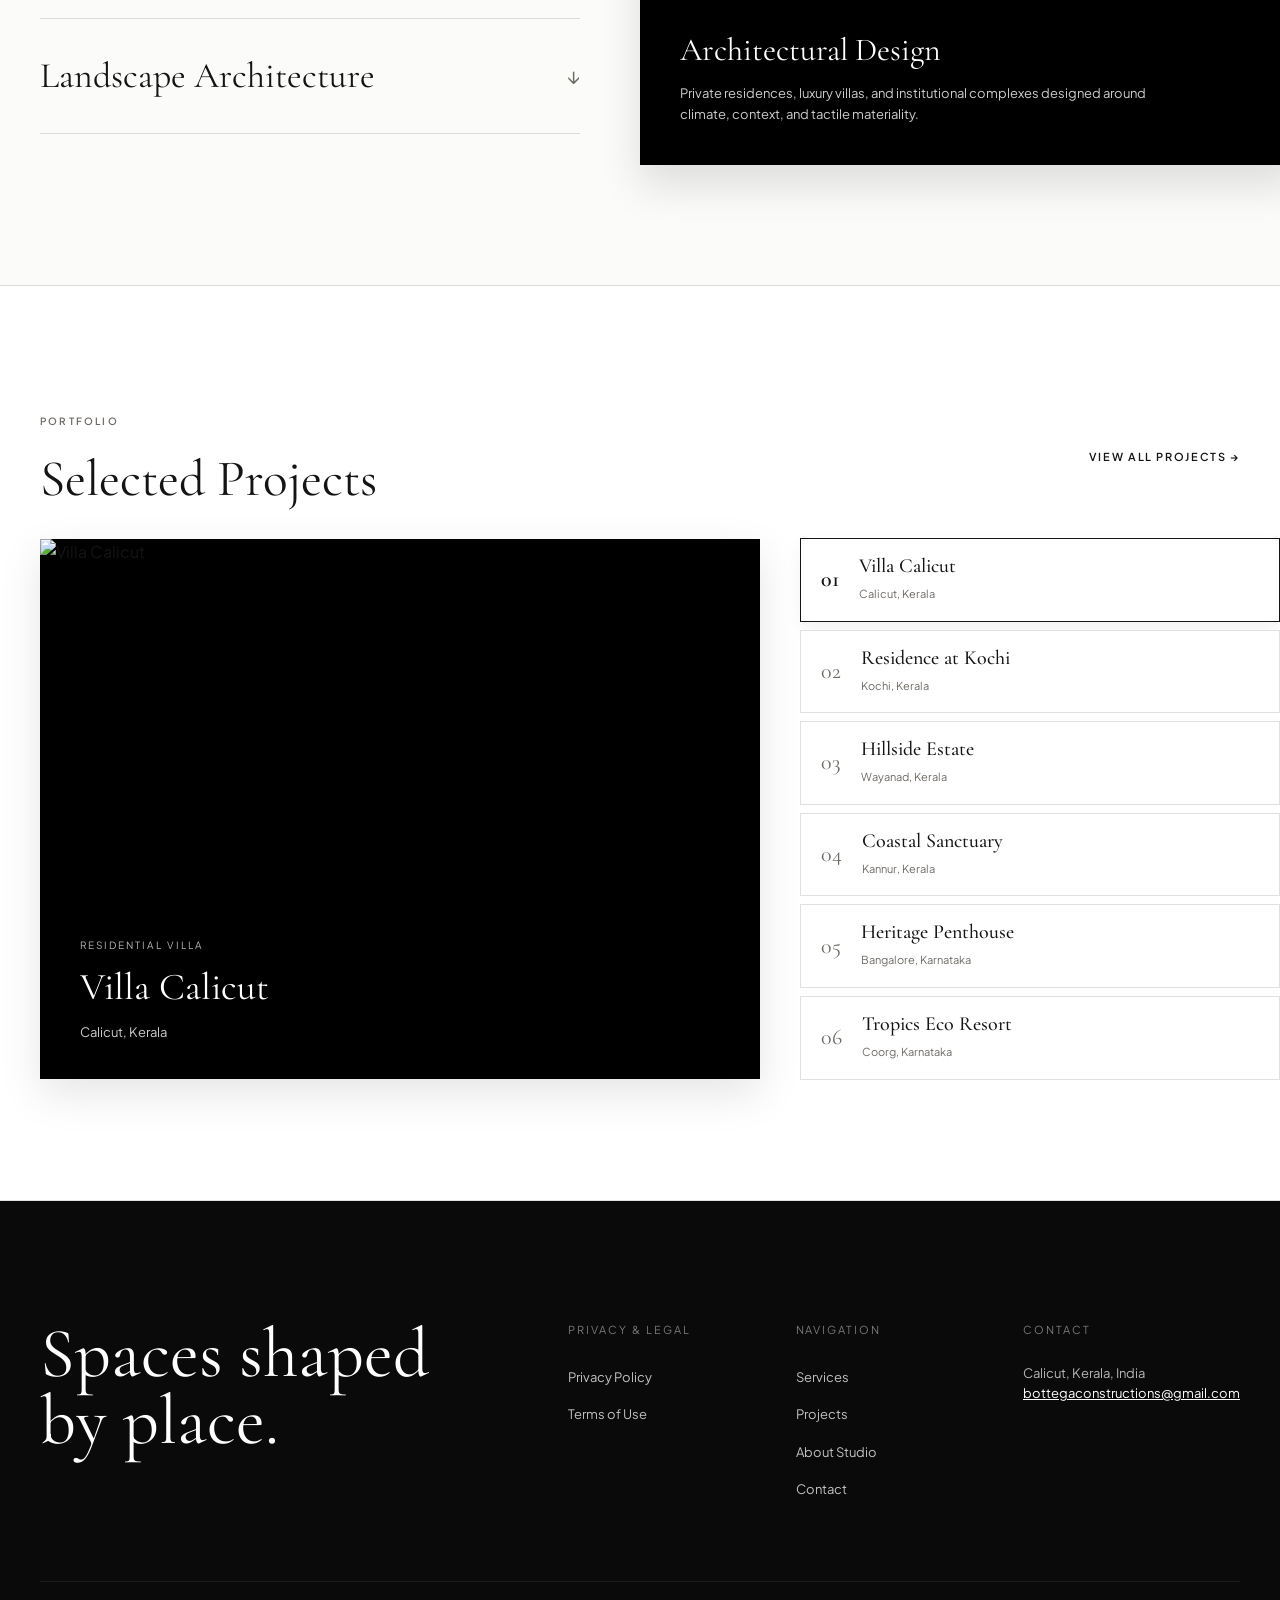
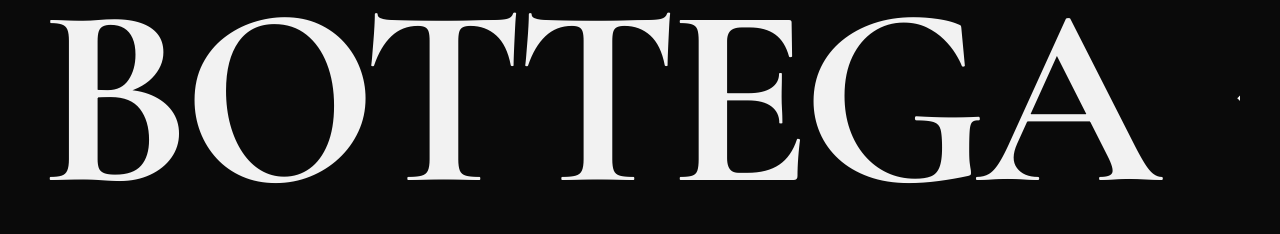
==== commit 1d4e6331: "Complete Bottega luxury studio demo website with interactive team scanner and typewriter" ====
--- a/index.html
+++ b/index.html
@@ -19,10 +19,9 @@
 <header class="site-header site-header-transparent">
     <div class="header-inner">
         <!-- Brand Logo Only (Text removed as requested) -->
-        <div id="site-brand-logo" class="site-brand">
+                <div id="site-brand-logo" class="site-brand">
             <a href="index.html" class="brand-link">
-                <img src="assets/images/bottega_white_logo.png" alt="Bottega Design Studio" class="site-header-logo-img brand-logo-white">
-                <img src="assets/images/bottega_black_logo.png" alt="Bottega Design Studio" class="site-header-logo-img brand-logo-black" style="display:none;">
+                <img src="assets/images/bottega_white_logo.png" alt="Bottega Design Studio" class="site-header-logo-img">
             </a>
         </div>
 
--- a/style.css
+++ b/style.css
@@ -2,7 +2,7 @@
 Theme Name: Bottega India
 Theme URI: https://bottegaindia.in/
 Description: Complete Master Editorial Architecture Theme for Bottega India.
-Version: 3.7.0
+Version: 3.8.0
 */
 
 @import url('https://fonts.googleapis.com/css2?family=Cormorant+Garamond:ital,wght@0,300;0,400;0,500;0,600;0,700;1,400&family=Plus+Jakarta+Sans:wght@300;400;500;600;700&display=swap');
@@ -68,11 +68,15 @@
    SITE HEADER & LOGO ONLY STICKY ENGINE
 ========================================================= */
 .site-header-logo-img {
-    height: 48px;
+    height: 46px;
     width: auto;
     object-fit: contain;
     display: block;
     transition: height 0.3s ease, filter 0.3s ease;
+}
+
+.site-header-dark .site-header-logo-img {
+    filter: invert(1);
 }
 
 .site-brand.is-sticky-logo {
@@ -89,13 +93,9 @@
     animation: sticky-pop 0.35s cubic-bezier(0.16, 1, 0.3, 1);
 }
 
-.site-brand.is-sticky-logo .brand-logo-black {
-    display: none !important;
-}
-
-.site-brand.is-sticky-logo .brand-logo-white {
-    display: block !important;
+.site-brand.is-sticky-logo .site-header-logo-img {
     height: 32px;
+    filter: invert(0) !important;
 }
 
 @keyframes sticky-pop {
--- a/assets/css/style.css
+++ b/assets/css/style.css
@@ -2,7 +2,7 @@
 Theme Name: Bottega India
 Theme URI: https://bottegaindia.in/
 Description: Complete Master Editorial Architecture Theme for Bottega India.
-Version: 3.7.0
+Version: 3.8.0
 */
 
 @import url('https://fonts.googleapis.com/css2?family=Cormorant+Garamond:ital,wght@0,300;0,400;0,500;0,600;0,700;1,400&family=Plus+Jakarta+Sans:wght@300;400;500;600;700&display=swap');
@@ -68,11 +68,15 @@
    SITE HEADER & LOGO ONLY STICKY ENGINE
 ========================================================= */
 .site-header-logo-img {
-    height: 48px;
+    height: 46px;
     width: auto;
     object-fit: contain;
     display: block;
     transition: height 0.3s ease, filter 0.3s ease;
+}
+
+.site-header-dark .site-header-logo-img {
+    filter: invert(1);
 }
 
 .site-brand.is-sticky-logo {
@@ -89,13 +93,9 @@
     animation: sticky-pop 0.35s cubic-bezier(0.16, 1, 0.3, 1);
 }
 
-.site-brand.is-sticky-logo .brand-logo-black {
-    display: none !important;
-}
-
-.site-brand.is-sticky-logo .brand-logo-white {
-    display: block !important;
+.site-brand.is-sticky-logo .site-header-logo-img {
     height: 32px;
+    filter: invert(0) !important;
 }
 
 @keyframes sticky-pop {
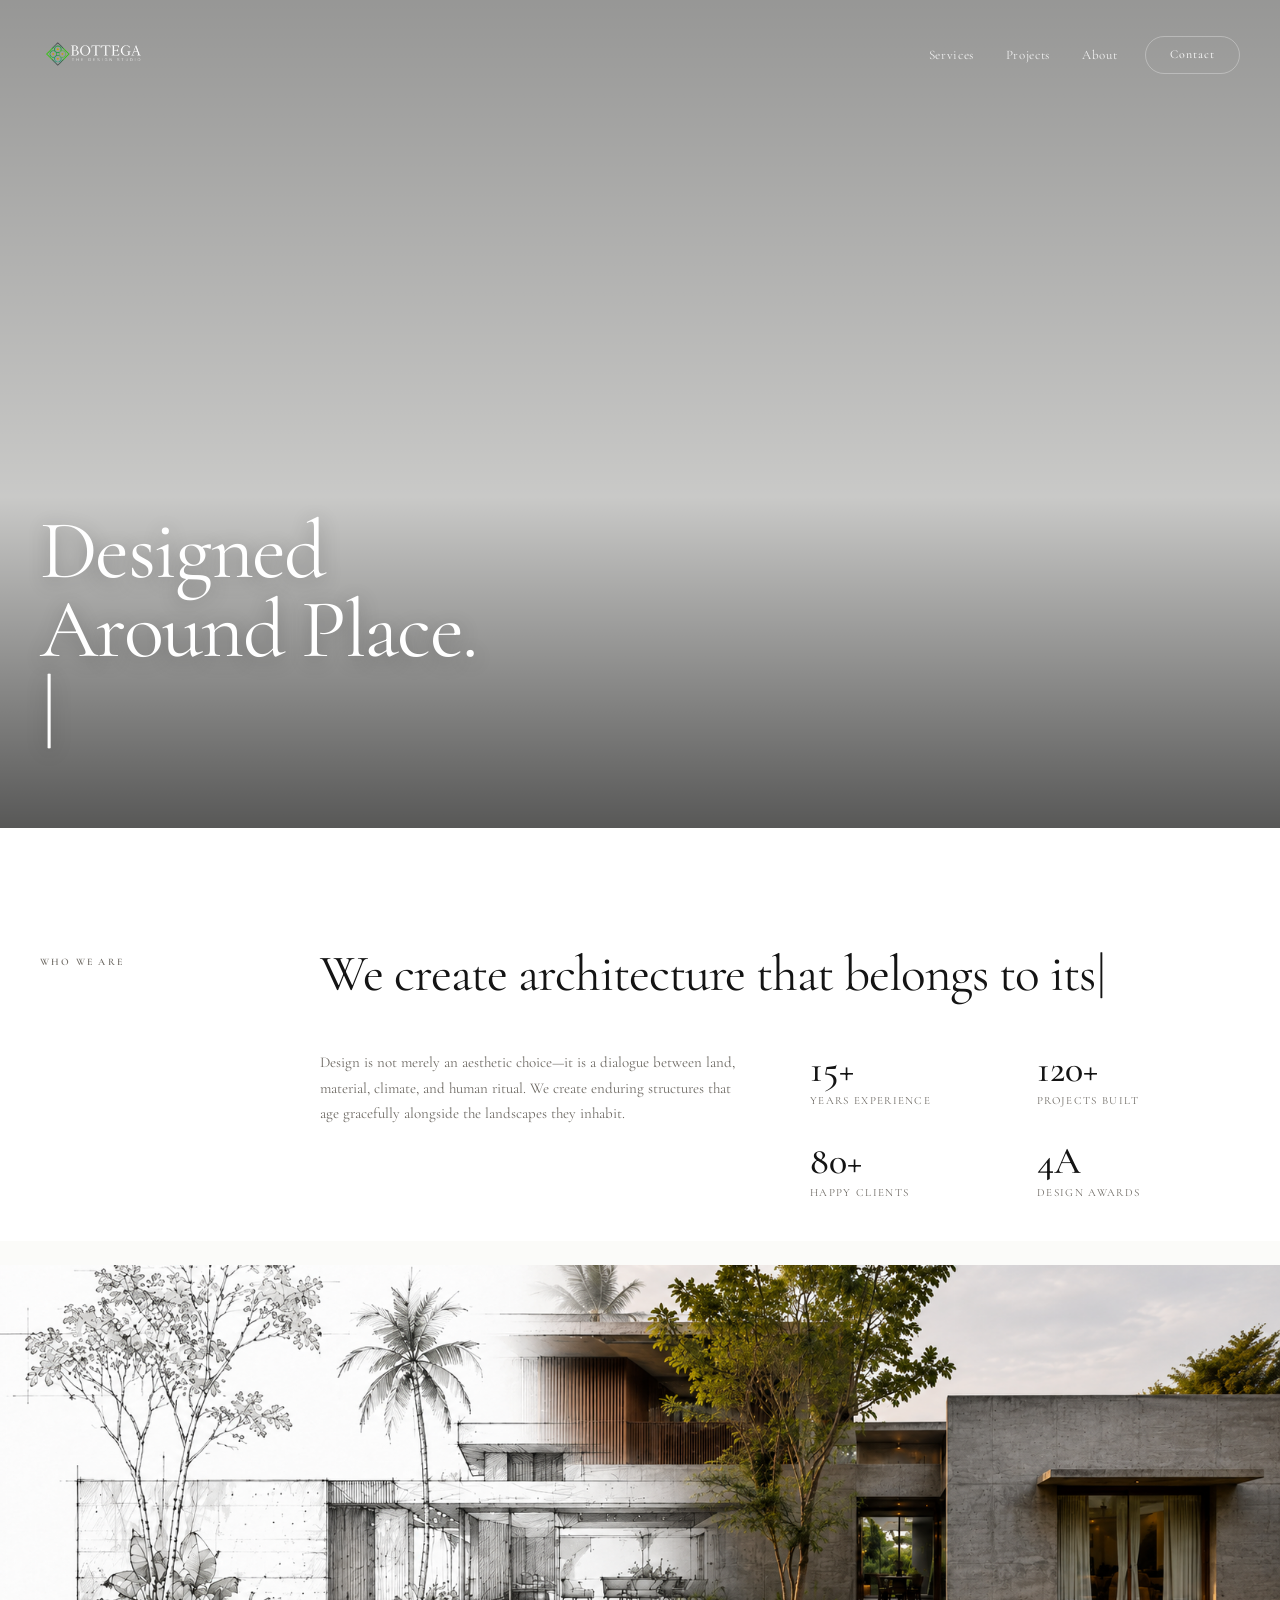
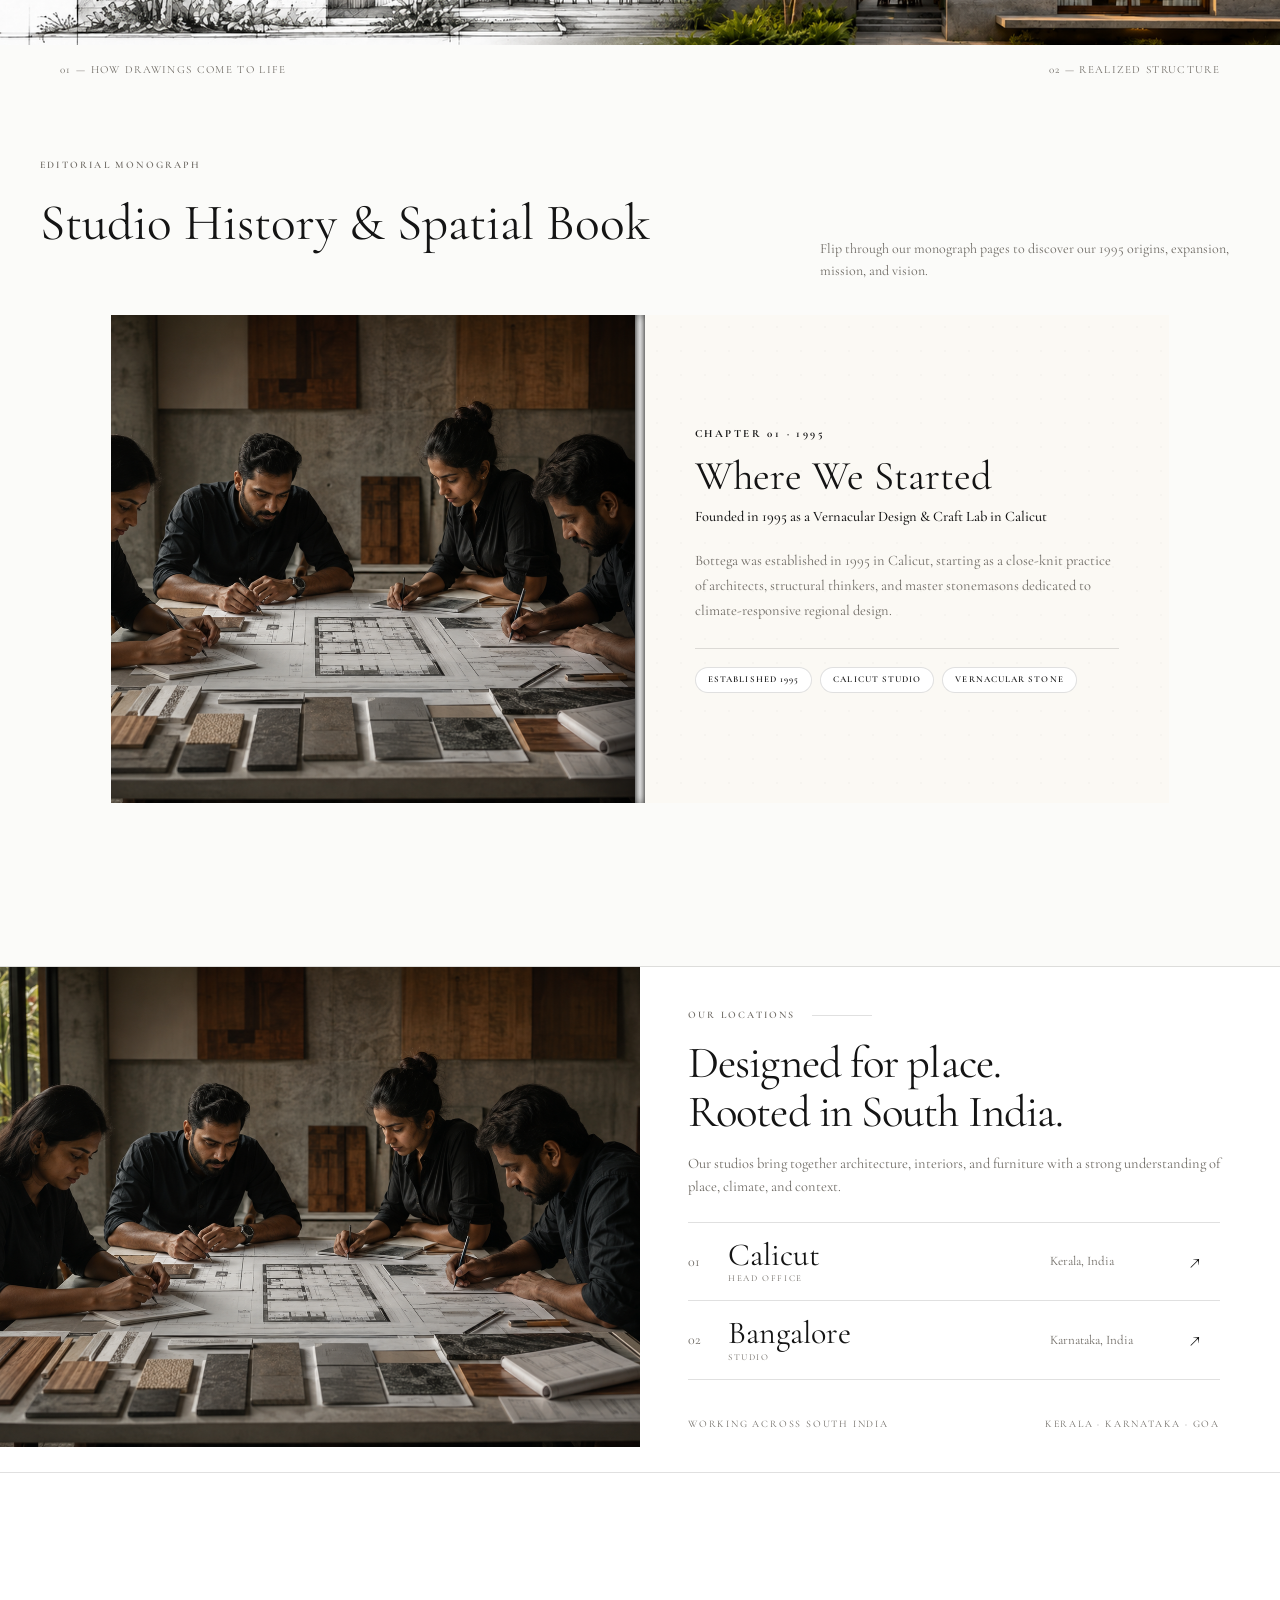
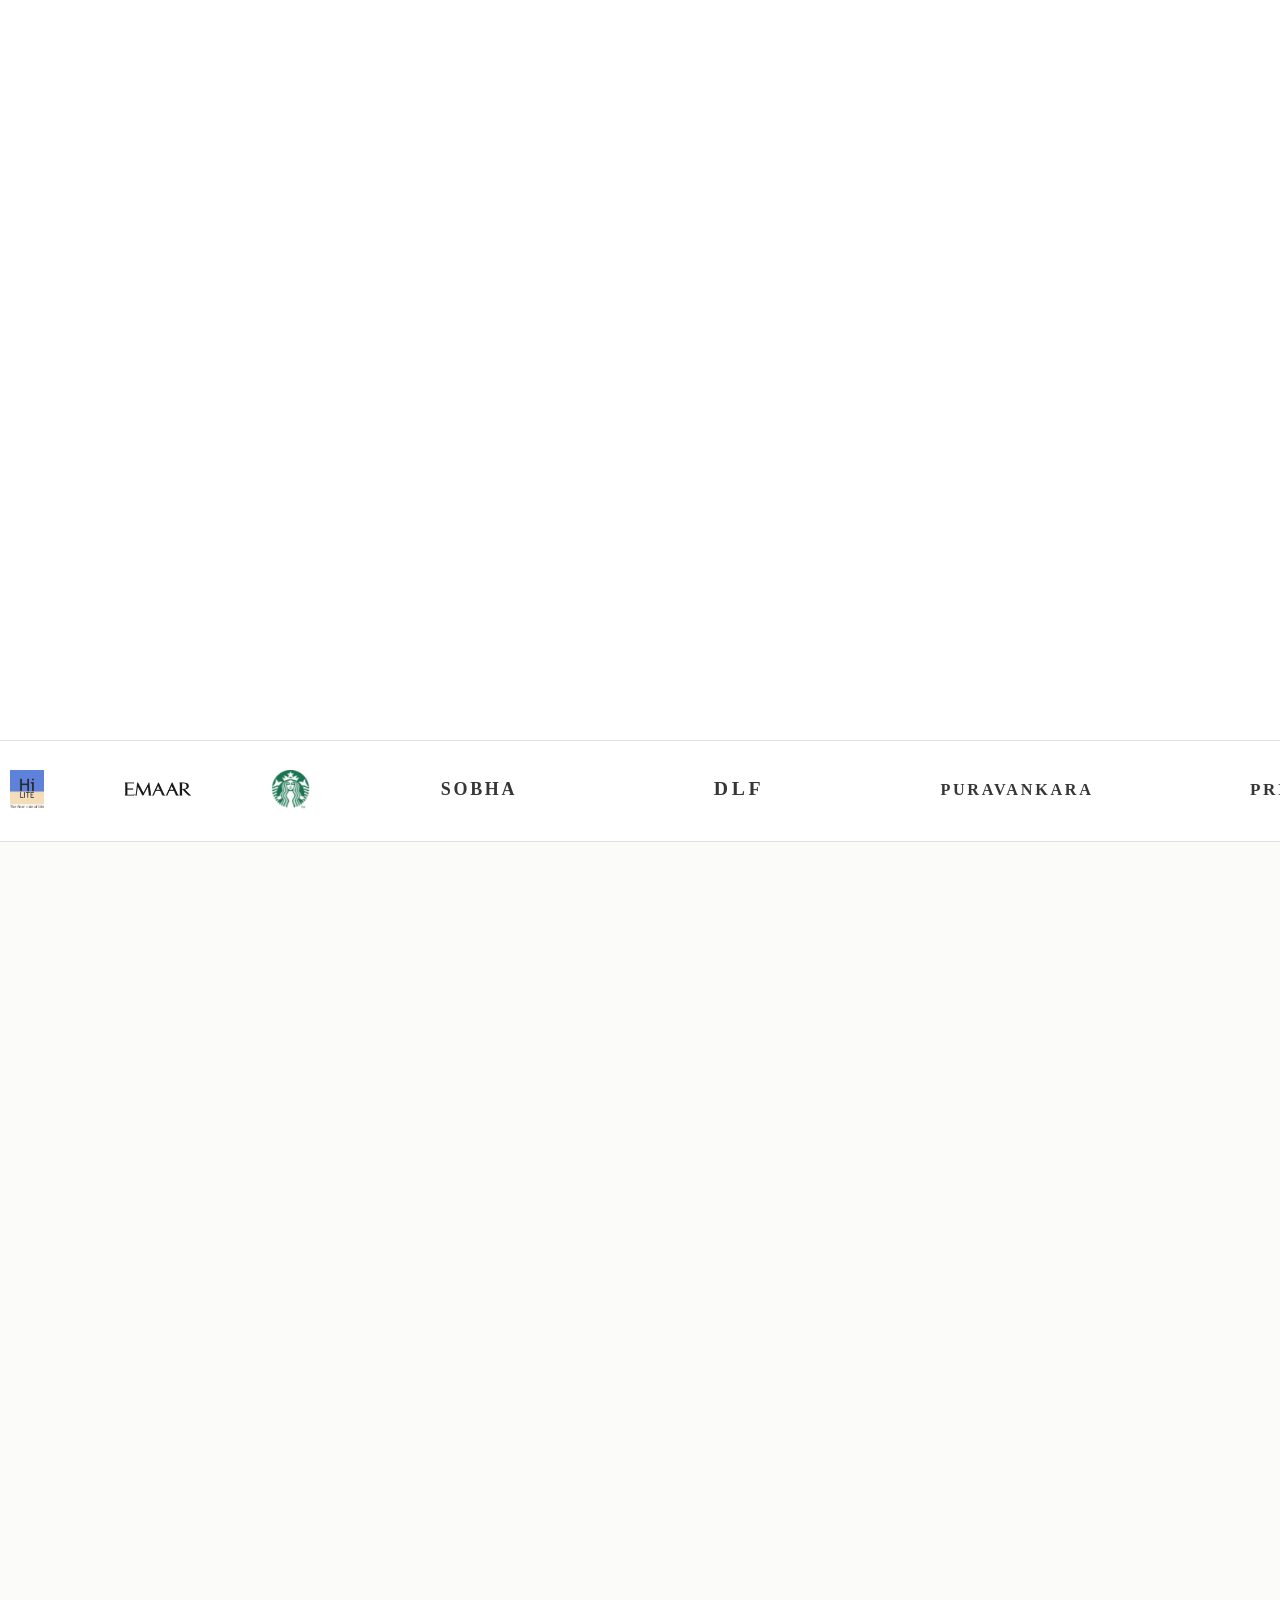
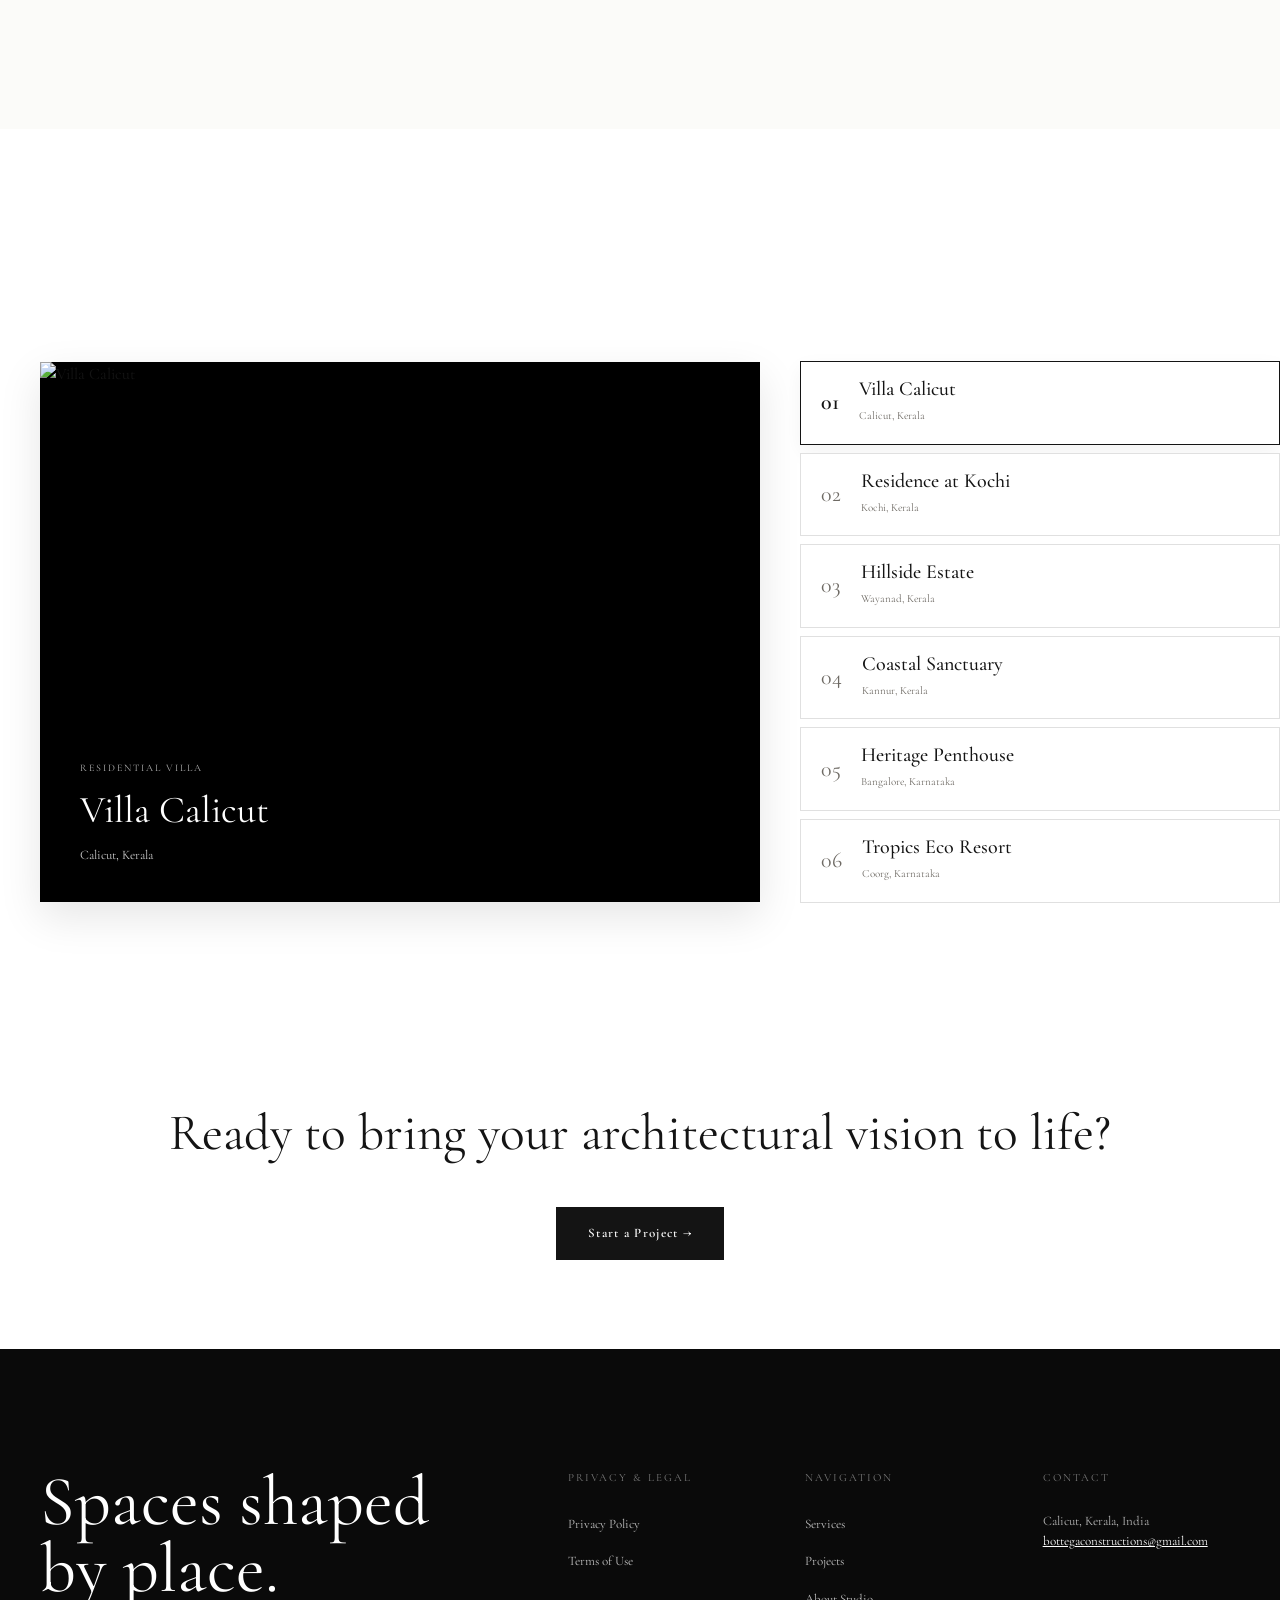
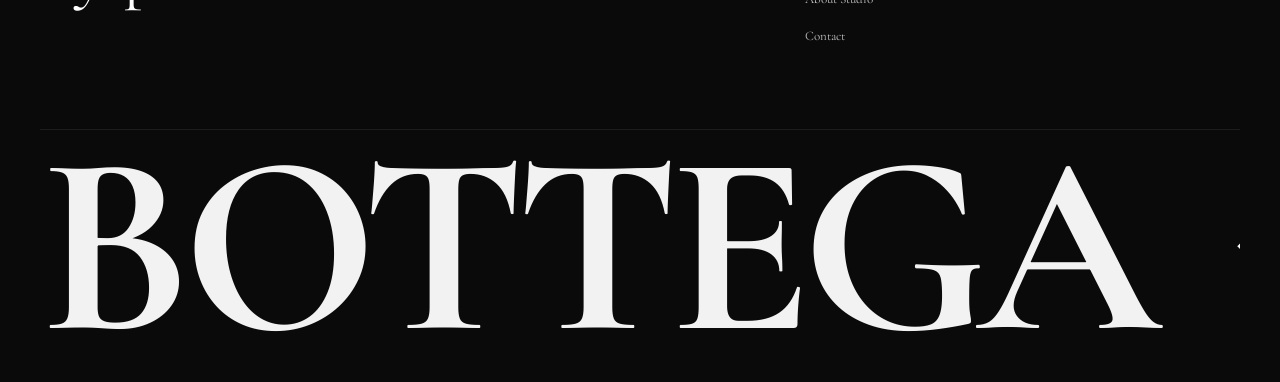
==== commit 3ca0811e: "Updated Awards, Clients marquee, and responsive layout" ====
--- a/index.html
+++ b/index.html
@@ -19,11 +19,18 @@
 <header class="site-header site-header-transparent">
     <div class="header-inner">
         <!-- Brand Logo Only (Text removed as requested) -->
-                <div id="site-brand-logo" class="site-brand">
+        <div id="site-brand-logo" class="site-brand">
             <a href="index.html" class="brand-link">
                 <img src="assets/images/bottega_white_logo.png" alt="Bottega Design Studio" class="site-header-logo-img">
             </a>
         </div>
+
+        <!-- Mobile Hamburger Toggle Button -->
+        <button id="mobileMenuToggle" class="mobile-menu-toggle" aria-label="Toggle Navigation">
+            <span class="hamburger-line"></span>
+            <span class="hamburger-line"></span>
+            <span class="hamburger-line"></span>
+        </button>
 
         <!-- Clean Navigation -->
         <nav class="main-nav">
@@ -50,16 +57,6 @@
             <h1 id="hero-typewriter" class="bottega-hero-title">
                 <!-- Typewriter will populate this text dynamically -->
             </h1>
-            
-            <!-- Interactive Atmosphere Simulator Badge -->
-            <div class="hero-atmosphere-widget reveal-on-scroll">
-                <span class="widget-label">Atmosphere Simulator</span>
-                <div class="atmosphere-buttons">
-                    <button class="atmos-btn active" onclick="setHeroMode('day', 'https://images.unsplash.com/photo-1600585154340-be6161a56a0c?auto=format&fit=crop&w=2000&q=85')">Daylight</button>
-                    <button class="atmos-btn" onclick="setHeroMode('sunset', 'https://images.unsplash.com/photo-1512917774080-9991f1c4c750?auto=format&fit=crop&w=2000&q=85')">Golden Hour</button>
-                    <button class="atmos-btn" onclick="setHeroMode('monsoon', 'https://images.unsplash.com/photo-1600596542815-ffad4c1539a9?auto=format&fit=crop&w=2000&q=85')">Monsoon Mist</button>
-                </div>
-            </div>
         </div>
     </section>
 
@@ -106,74 +103,90 @@
         </div>
     </section>
 
-    <!-- SEAMLESS 100% FULL-WIDTH PANORAMIC BANNER (CLIENT'S EXACT DOWNLOADED IMAGES: IMG_2664.png & ChatGPT-Image-Aug-14-2026-11_57_50-AM-6.png) -->
+    <!-- SEAMLESS 100% FULL-WIDTH PANORAMIC BANNER (HOW DRAWINGS COME TO LIFE: fade.png) -->
     <section class="bottega-banner-full-section reveal-curtain-wrap">
         <div class="full-banner-wrap">
-            <img src="assets/images/client_dual_banner.jpg" alt="Architectural Sketch to Realized Structure" class="banner-full-img">
+            <img src="assets/images/fade.png" alt="How Drawings Come to Life" class="banner-full-img">
             <div class="banner-caption-bar">
-                <span class="caption-left">01 — Conceptual Architectural Sketch</span>
+                <span class="caption-left">01 — How Drawings Come to Life</span>
                 <span class="caption-right">02 — Realized Structure</span>
             </div>
         </div>
     </section>
 
     <!-- =====================================================
-         3. REFINED EDITORIAL ETHOS & PRACTICE SECTION
+         3. 3D EDITORIAL MONOGRAPH BOOK FLIP EXPERIENCE
     ====================================================== -->
-    <section class="bottega-materiality-section">
+    <section id="book-story-section" class="bottega-materiality-section bottega-storytelling-section">
         <div class="bottega-container">
             <div class="section-header-flex reveal-on-scroll">
                 <div>
-                    <span class="section-label">OUR ETHOS & PRACTICE</span>
-                    <h2 class="creative-heading">Craft, Context & Spatial Philosophy</h2>
-                </div>
-                <p class="section-lead-text">Explore the foundational principles that shape our architectural practice and spatial philosophy.</p>
-            </div>
-
-            <div class="materiality-interactive-grid reveal-on-scroll">
-                <div class="material-tabs-col">
-                    <div class="material-tab-item active" onclick="switchEthos(this, 'identity')">
-                        <span class="mat-num">01</span>
-                        <div class="mat-info">
-                            <h3>Architectural Identity</h3>
-                            <span class="mat-tag">Contextual & Enduring Sanctuaries</span>
-                        </div>
-                    </div>
-
-                    <div class="material-tab-item" onclick="switchEthos(this, 'vernacular')">
-                        <span class="mat-num">02</span>
-                        <div class="mat-info">
-                            <h3>Vernacular Synthesis</h3>
-                            <span class="mat-tag">Heritage & Modern Engineering</span>
-                        </div>
-                    </div>
-
-                    <div class="material-tab-item" onclick="switchEthos(this, 'ritual')">
-                        <span class="mat-num">03</span>
-                        <div class="mat-info">
-                            <h3>Human Ritual</h3>
-                            <span class="mat-tag">Spatial Poetics & Light</span>
-                        </div>
-                    </div>
-
-                    <div class="material-tab-item" onclick="switchEthos(this, 'microclimate')">
-                        <span class="mat-num">04</span>
-                        <div class="mat-info">
-                            <h3>Passive Microclimate</h3>
-                            <span class="mat-tag">Courtyards & Natural Airflow</span>
-                        </div>
-                    </div>
-                </div>
-
-                <div class="material-display-col">
-                    <div id="ethos-card" class="material-card-box">
-                        <img id="ethos-img" src="https://images.unsplash.com/photo-1600585154526-990dced4db0d?auto=format&fit=crop&w=1000&q=80" alt="Spatial Philosophy">
-                        <div class="material-card-body">
-                            <span id="ethos-badge" class="mat-origin-badge">CORE PRACTICE</span>
-                            <h4 id="ethos-title">Architectural Identity</h4>
-                            <p id="ethos-desc">Creating enduring sanctuaries that belong intimately to their landscape, climate, and local culture—spaces that age gracefully alongside the surrounding terrain.</p>
-                        </div>
-                    </div>
+                    <span class="section-label">EDITORIAL MONOGRAPH</span>
+                    <h2 class="creative-heading">Studio History & Spatial Book</h2>
+                </div>
+                <p class="section-lead-text">Flip through our monograph pages to discover our 1995 origins, expansion, mission, and vision.</p>
+            </div>
+
+            <div class="book-story-container reveal-on-scroll">
+                <!-- 3D Physical Spine Stage -->
+                <div id="book-spine-stage" class="book-spine-stage">
+                    <!-- Left Side: Static Page Image -->
+                    <div class="book-half-page book-left-half">
+                        <img id="book-left-img" src="assets/images/studio_team_drafting.png" alt="Bottega 1995 Origins">
+                        <div class="book-crease-shadow-left"></div>
+                    </div>
+
+                    <!-- Center Spine -->
+                    <div class="book-center-spine"></div>
+
+                    <!-- Right Side: Narrative Text Page Content -->
+                    <div class="book-half-page book-right-half">
+                        <div class="book-crease-shadow-right"></div>
+                        <div id="book-text-wrap" class="book-text-content">
+                            <span id="book-page-year" class="book-year-badge">CHAPTER 01 · 1995</span>
+                            <h3 id="book-page-title" class="book-chapter-title">Where We Started</h3>
+                            <h4 id="book-page-subtitle" class="book-chapter-subtitle">Founded in 1995 as a Vernacular Design & Craft Lab in Calicut</h4>
+                            <p id="book-page-desc" class="book-chapter-desc">Bottega was established in 1995 in Calicut, starting as a close-knit practice of architects, structural thinkers, and master stonemasons dedicated to climate-responsive regional design.</p>
+                            
+                            <div id="book-page-pills" class="book-pills-row">
+                                <span class="book-pill">Established 1995</span>
+                                <span class="book-pill">Calicut Studio</span>
+                                <span class="book-pill">Vernacular Stone</span>
+                            </div>
+                        </div>
+                    </div>
+
+                    <!-- Dynamic 3D Turning Page Leaf Overlay -->
+                    <!-- Dynamic 3D Turning Page Leaf Overlay with Printed Front & Back Faces -->
+                    <div id="book-turning-leaf" class="book-turning-leaf">
+                        <div class="leaf-face leaf-front">
+                            <div id="leaf-front-content" class="book-text-content">
+                                <span class="book-year-badge">CHAPTER 01 · 1995</span>
+                                <h3 class="book-chapter-title">Where We Started</h3>
+                                <h4 class="book-chapter-subtitle">Founded in 1995 as a Vernacular Design & Craft Lab in Calicut</h4>
+                                <p class="book-chapter-desc">Bottega was established in 1995 in Calicut, starting as a close-knit practice of architects, structural thinkers, and master stonemasons dedicated to climate-responsive regional design.</p>
+                                <div class="book-pills-row">
+                                    <span class="book-pill">Established 1995</span>
+                                    <span class="book-pill">Calicut Studio</span>
+                                    <span class="book-pill">Vernacular Stone</span>
+                                </div>
+                            </div>
+                        </div>
+                        <div class="leaf-face leaf-back">
+                            <img id="leaf-back-img" src="assets/images/client_dual_banner.jpg" alt="Leaf Back">
+                        </div>
+                    </div>
+                </div>
+
+                <!-- Book Navigation Controls BELOW the Book -->
+                <div class="book-nav-bar">
+                    <div class="book-page-indicator">
+                        <span id="book-current-page">FOLIO 01</span> / <span>FOLIO 04</span>
+                    </div>
+                    <button class="book-nav-btn" onclick="nextBookPage()" aria-label="Next Page">
+                        <span>NEXT FOLIO</span>
+                        <svg viewBox="0 0 24 24"><polyline points="9 18 15 12 9 6"></polyline></svg>
+                    </button>
                 </div>
             </div>
         </div>
@@ -232,46 +245,113 @@
     </section>
 
     <!-- =====================================================
-         5. EDITORIAL PRESS & INFINITE SCROLLING MARQUEE
+         5A. AWARDS & HONORS (LEFT HEADER, SPLIT SHOWCASE)
     ====================================================== -->
-    <section class="bottega-press-section">
+    <section class="bottega-awards-section">
         <div class="bottega-container">
-            <span class="section-label reveal-on-scroll">CRITICAL ACCLAIM</span>
-            <div class="press-carousel-wrapper reveal-on-scroll">
-                <blockquote id="press-quote-box" class="press-quote">
-                    "Bottega redefines tropical modernism by pairing raw earthiness with quiet, uncompromising luxury."
-                    <cite id="press-cite">— ARCHITECTURAL DIGEST INDIA</cite>
-                </blockquote>
+            <div class="awards-header-left reveal-on-scroll">
+                <span class="section-label">AWARDS & HONORS</span>
+                <h2 class="creative-heading">National Acclaim</h2>
+            </div>
+            
+            <div class="awards-honor-split-grid reveal-on-scroll">
+                <!-- Left Side: Certificate Image -->
+                <div class="cert-img-col">
+                    <img src="assets/images/emar-cert.png" alt="Emaar India Architecture Contest 3rd Prize Certificate" class="cert-img-showcase">
+                </div>
+
+                <!-- Right Side: Award Details Text -->
+                <div class="cert-text-col">
+                    <span class="cert-badge-clean">NATIONAL ARCHITECTURE AWARD</span>
+                    <h3 class="cert-title-side">Emaar India "Design Your Dream Home"</h3>
+                    <p class="cert-winner-recipient">Awarded to <strong>Donald Nixon</strong> (CEO &amp; Principal Architect, Bottega Studio)</p>
+                    <p class="cert-desc-side">3rd Prize Winner for visionary residential design. Recognized for exceptional spatial planning, sustainable material craftsmanship, and climate-responsive architecture.</p>
+                    <span class="cert-issuer-clean">ISSUED BY EMAAR INDIA · GURUGRAM</span>
+                </div>
+            </div>
+        </div>
+    </section>
+
+    <!-- =====================================================
+         5B. ESTEEMED CLIENTS & DEVELOPERS (BRAND LOGO MARQUEE)
+    ====================================================== -->
+    <section class="bottega-clients-section">
+        <div class="bottega-container">
+            <div class="section-header-center reveal-on-scroll">
+                <span class="section-label">COLLABORATIONS</span>
+                <h2 class="creative-heading">Our Esteemed Clients</h2>
             </div>
         </div>
 
         <div class="press-marquee-container">
             <div class="press-marquee-track">
-                <span>ARCHITECTURAL DIGEST</span>
-                <span class="star">✦</span>
-                <span>DEZEEN</span>
-                <span class="star">✦</span>
-                <span>ARCHDAILY</span>
-                <span class="star">✦</span>
-                <span>ELLE DECOR</span>
-                <span class="star">✦</span>
-                <span>INDIAN ARCHITECT & BUILDER</span>
-                <span class="star">✦</span>
-                <span>VOGUE LIVING</span>
-                <span class="star">✦</span>
+                <!-- HiLITE Group Logo -->
+                <div class="client-logo-item">
+                    <img src="assets/images/hilite-logo.svg" alt="HiLITE Group Logo" class="client-brand-logo">
+                </div>
+                <!-- Emaar Properties Official Logo -->
+                <div class="client-logo-item">
+                    <img src="assets/images/emaar-logo.jpg" alt="Emaar Properties Logo" class="client-brand-logo-img">
+                </div>
+                <!-- Partner Brand Logo -->
+                <div class="client-logo-item">
+                    <img src="assets/images/prismic-logo.webp" alt="Partner Brand Logo" class="client-brand-logo-img">
+                </div>
+                <!-- Sobha Developers Logo -->
+                <div class="client-logo-item">
+                    <svg class="client-brand-logo-svg" viewBox="0 0 200 40">
+                        <text x="50%" y="55%" dominant-baseline="middle" text-anchor="middle" font-family="'Cinzel', 'Playfair Display', serif" font-size="20" font-weight="700" letter-spacing="3" fill="#141414">SOBHA</text>
+                    </svg>
+                </div>
+                <!-- DLF Homes Logo -->
+                <div class="client-logo-item">
+                    <svg class="client-brand-logo-svg" viewBox="0 0 200 40">
+                        <text x="50%" y="55%" dominant-baseline="middle" text-anchor="middle" font-family="'Cinzel', 'Playfair Display', serif" font-size="22" font-weight="700" letter-spacing="4" fill="#141414">DLF</text>
+                    </svg>
+                </div>
+                <!-- Puravankara Logo -->
+                <div class="client-logo-item">
+                    <svg class="client-brand-logo-svg" viewBox="0 0 240 40">
+                        <text x="50%" y="55%" dominant-baseline="middle" text-anchor="middle" font-family="'Cinzel', 'Playfair Display', serif" font-size="18" font-weight="700" letter-spacing="3" fill="#141414">PURAVANKARA</text>
+                    </svg>
+                </div>
+                <!-- Prestige Group Logo -->
+                <div class="client-logo-item">
+                    <svg class="client-brand-logo-svg" viewBox="0 0 220 40">
+                        <text x="50%" y="55%" dominant-baseline="middle" text-anchor="middle" font-family="'Cinzel', 'Playfair Display', serif" font-size="19" font-weight="700" letter-spacing="3" fill="#141414">PRESTIGE</text>
+                    </svg>
+                </div>
+
                 <!-- Duplicate for seamless infinite loop -->
-                <span>ARCHITECTURAL DIGEST</span>
-                <span class="star">✦</span>
-                <span>DEZEEN</span>
-                <span class="star">✦</span>
-                <span>ARCHDAILY</span>
-                <span class="star">✦</span>
-                <span>ELLE DECOR</span>
-                <span class="star">✦</span>
-                <span>INDIAN ARCHITECT & BUILDER</span>
-                <span class="star">✦</span>
-                <span>VOGUE LIVING</span>
-                <span class="star">✦</span>
+                <div class="client-logo-item">
+                    <img src="assets/images/hilite-logo.svg" alt="HiLITE Group Logo" class="client-brand-logo">
+                </div>
+                <div class="client-logo-item">
+                    <img src="assets/images/emaar-logo.jpg" alt="Emaar Properties Logo" class="client-brand-logo-img">
+                </div>
+                <div class="client-logo-item">
+                    <img src="assets/images/prismic-logo.webp" alt="Partner Brand Logo" class="client-brand-logo-img">
+                </div>
+                <div class="client-logo-item">
+                    <svg class="client-brand-logo-svg" viewBox="0 0 200 40">
+                        <text x="50%" y="55%" dominant-baseline="middle" text-anchor="middle" font-family="'Cinzel', 'Playfair Display', serif" font-size="20" font-weight="700" letter-spacing="3" fill="#141414">SOBHA</text>
+                    </svg>
+                </div>
+                <div class="client-logo-item">
+                    <svg class="client-brand-logo-svg" viewBox="0 0 200 40">
+                        <text x="50%" y="55%" dominant-baseline="middle" text-anchor="middle" font-family="'Cinzel', 'Playfair Display', serif" font-size="22" font-weight="700" letter-spacing="4" fill="#141414">DLF</text>
+                    </svg>
+                </div>
+                <div class="client-logo-item">
+                    <svg class="client-brand-logo-svg" viewBox="0 0 240 40">
+                        <text x="50%" y="55%" dominant-baseline="middle" text-anchor="middle" font-family="'Cinzel', 'Playfair Display', serif" font-size="18" font-weight="700" letter-spacing="3" fill="#141414">PURAVANKARA</text>
+                    </svg>
+                </div>
+                <div class="client-logo-item">
+                    <svg class="client-brand-logo-svg" viewBox="0 0 220 40">
+                        <text x="50%" y="55%" dominant-baseline="middle" text-anchor="middle" font-family="'Cinzel', 'Playfair Display', serif" font-size="19" font-weight="700" letter-spacing="3" fill="#141414">PRESTIGE</text>
+                    </svg>
+                </div>
             </div>
         </div>
     </section>
@@ -455,6 +535,16 @@
                     </ul>
                 </div>
             </div>
+        </div>
+    </section>
+
+    <!-- =====================================================
+         7. CALL TO ACTION BANNER (BEFORE FOOTER)
+    ====================================================== -->
+    <section class="cta-banner-section reveal-on-scroll">
+        <div class="bottega-container">
+            <h2>Ready to bring your architectural vision to life?</h2>
+            <a href="contact.html" class="submit-btn">Start a Project →</a>
         </div>
     </section>
 
@@ -530,8 +620,12 @@
 });
 
 // Typewriter Animation Engine
+let heroTypewriterTimer = null;
+
 function runTypewriter(targetEl, text, speed = 40, callback) {
     if (!targetEl) return;
+    if (heroTypewriterTimer) clearTimeout(heroTypewriterTimer);
+
     let i = 0;
     targetEl.innerHTML = '<span class="tw-text"></span><span class="tw-cursor">|</span>';
     const spanText = targetEl.querySelector('.tw-text');
@@ -540,9 +634,10 @@
         if (i < text.length) {
             spanText.textContent += text.charAt(i);
             i++;
-            setTimeout(type, speed);
-        } else if (callback) {
-            callback();
+            heroTypewriterTimer = setTimeout(type, speed);
+        } else {
+            heroTypewriterTimer = null;
+            if (callback) callback();
         }
     }
     type();
@@ -575,63 +670,190 @@
     });
 });
 
-// Hero Atmosphere Simulator
-function setHeroMode(mode, imgUrl) {
+// Auto-Moving Hero Slider Engine with Arrow Controls
+const heroSlides = [
+    {
+        img: "https://images.unsplash.com/photo-1600585154340-be6161a56a0c?auto=format&fit=crop&w=2000&q=85",
+        text: "Designed\nAround Place.\nBuilt to Last."
+    },
+    {
+        img: "https://images.unsplash.com/photo-1512917774080-9991f1c4c750?auto=format&fit=crop&w=2000&q=85",
+        text: "Sculpted in Gold.\nWarmed by Dusk.\nSerene Living."
+    },
+    {
+        img: "https://images.unsplash.com/photo-1600596542815-ffad4c1539a9?auto=format&fit=crop&w=2000&q=85",
+        text: "Sheltered in Rain.\nRooted in Earth.\nQuiet Sanctuaries."
+    }
+];
+
+let currentHeroSlideIdx = 0;
+let heroAutoSlideInterval = null;
+
+function setHeroSlide(idx) {
+    currentHeroSlideIdx = (idx + heroSlides.length) % heroSlides.length;
+    const slide = heroSlides[currentHeroSlideIdx];
+
     const heroBg = document.getElementById('hero-bg');
-    const btns = document.querySelectorAll('.atmos-btn');
-    btns.forEach(b => b.classList.remove('active'));
-    event.target.classList.add('active');
-
-    heroBg.style.opacity = '0.4';
+    const heroTitle = document.getElementById('hero-typewriter');
+    const slideCounter = document.getElementById('hero-current-slide');
+
+    if (slideCounter) {
+        slideCounter.textContent = String(currentHeroSlideIdx + 1).padStart(2, '0');
+    }
+
+    if (heroBg) {
+        heroBg.style.opacity = '0.35';
+        setTimeout(() => {
+            heroBg.style.backgroundImage = `url('${slide.img}')`;
+            heroBg.style.opacity = '1';
+        }, 220);
+    }
+
+    if (heroTitle && slide.text) {
+        runTypewriter(heroTitle, slide.text, 40);
+    }
+}
+
+function navigateHeroSlide(direction) {
+    resetHeroAutoSlide();
+    setHeroSlide(currentHeroSlideIdx + direction);
+}
+
+function startHeroAutoSlide() {
+    if (heroAutoSlideInterval) clearInterval(heroAutoSlideInterval);
+    heroAutoSlideInterval = setInterval(() => {
+        setHeroSlide(currentHeroSlideIdx + 1);
+    }, 5500);
+}
+
+function resetHeroAutoSlide() {
+    startHeroAutoSlide();
+}
+
+// Initial Kickoff for Hero Slider
+document.addEventListener('DOMContentLoaded', () => {
+    setHeroSlide(0);
+    startHeroAutoSlide();
+});
+
+// 3D Book Page Flip Engine
+const bookPages = [
+    {
+        year: "CHAPTER 01 · 1995",
+        title: "Where We Started",
+        subtitle: "Founded in 1995 as a Vernacular Design & Craft Lab in Calicut",
+        desc: "Bottega was established in 1995 in Calicut, starting as a close-knit practice of architects, structural thinkers, and master stonemasons dedicated to climate-responsive regional design.",
+        img: "assets/images/studio_team_drafting.png",
+        pills: ["Established 1995", "Calicut Studio", "Vernacular Stone"]
+    },
+    {
+        year: "CHAPTER 02 · 2008",
+        title: "As We Grew",
+        subtitle: "Expanding Studios Across Kerala & Karnataka",
+        desc: "Over the next decade, Bottega grew into an integrated multi-disciplinary studio—opening our Bangalore branch and uniting traditional South Indian artisan woodcraft with contemporary spatial engineering.",
+        img: "assets/images/client_dual_banner.jpg",
+        pills: ["Bangalore Studio", "Artisan Synergy", "Structural Innovation"]
+    },
+    {
+        year: "CHAPTER 03 · OUR MISSION",
+        title: "Our Mission",
+        subtitle: "Honoring Heritage, Stonemasonry & Precision Engineering",
+        desc: "Our mission is to preserve South Indian architectural heritage by directly collaborating with master stonemasons and woodcraft artisans—crafting climate-responsive spaces that age gracefully with time.",
+        img: "https://images.unsplash.com/photo-1600585154526-990dced4db0d?auto=format&fit=crop&w=1200&q=85",
+        pills: ["Heritage Preservation", "Honest Materials", "Sustainable Craft"]
+    },
+    {
+        year: "CHAPTER 04 · OUR VISION",
+        title: "What We Are & Our Vision",
+        subtitle: "Pioneering Zero-Carbon Microclimate Sanctuaries",
+        desc: "Today, Bottega stands as a premier architectural practice across South India. Our vision is to pioneer zero-carbon master plans where architecture, landscape, and human ritual exist in perpetual harmony.",
+        img: "https://images.unsplash.com/photo-1584622650111-993a426fbf0a?auto=format&fit=crop&w=1200&q=85",
+        pills: ["120+ Realized Projects", "Passive Microclimate", "Zero-Carbon Vision"]
+    }
+];
+
+let currentBookPageIdx = 0;
+let isBookFlipping = false;
+
+function setBookPage(pageIdx, direction = 1) {
+    if (isBookFlipping) return;
+
+    const prevIdx = currentBookPageIdx;
+    const nextIdx = (pageIdx + bookPages.length) % bookPages.length;
+    if (nextIdx === prevIdx) return;
+
+    isBookFlipping = true;
+    currentBookPageIdx = nextIdx;
+
+    const prevData = bookPages[prevIdx];
+    const nextData = bookPages[nextIdx];
+
+    const leftImg = document.getElementById('book-left-img');
+    const pageCounter = document.getElementById('book-current-page');
+    const leaf = document.getElementById('book-turning-leaf');
+    const leafFrontContent = document.getElementById('leaf-front-content');
+    const leafBackImg = document.getElementById('leaf-back-img');
+
+    if (pageCounter) {
+        pageCounter.textContent = `FOLIO ${String(nextIdx + 1).padStart(2, '0')}`;
+    }
+
+    // 1. Print Previous Chapter Text onto turning leaf front (lifting off right side)
+    if (leafFrontContent) {
+        leafFrontContent.innerHTML = `
+            <span class="book-year-badge">${prevData.year}</span>
+            <h3 class="book-chapter-title">${prevData.title}</h3>
+            <h4 class="book-chapter-subtitle">${prevData.subtitle}</h4>
+            <p class="book-chapter-desc">${prevData.desc}</p>
+            <div class="book-pills-row">
+                ${(prevData.pills || []).map(p => `<span class="book-pill">${p}</span>`).join('')}
+            </div>
+        `;
+    }
+
+    // 2. Put Next Chapter Image onto turning leaf back (flipping onto left side)
+    if (leafBackImg) {
+        leafBackImg.src = nextData.img;
+    }
+
+    // 3. Immediately reveal Next Chapter Text on static Right Page underneath lifting sheet
+    document.getElementById('book-page-year').textContent = nextData.year;
+    document.getElementById('book-page-title').textContent = nextData.title;
+    document.getElementById('book-page-subtitle').textContent = nextData.subtitle;
+    document.getElementById('book-page-desc').textContent = nextData.desc;
+    const pillsRow = document.getElementById('book-page-pills');
+    if (pillsRow && nextData.pills) {
+        pillsRow.innerHTML = nextData.pills.map(p => `<span class="book-pill">${p}</span>`).join('');
+    }
+
+    // 4. Start smooth, slow 3D page flip (0.9s)
+    if (leaf) {
+        leaf.style.transition = 'transform 0.9s cubic-bezier(0.645, 0.045, 0.355, 1.000)';
+        leaf.className = `book-turning-leaf ${direction > 0 ? 'turn-next' : 'turn-prev'}`;
+    }
+
+    // 5. As turning sheet completes landing on left side (860ms), update static Left Page photo underneath
     setTimeout(() => {
-        heroBg.style.backgroundImage = `url('${imgUrl}')`;
-        heroBg.style.opacity = '1';
-    }, 250);
+        if (leftImg) leftImg.src = nextData.img;
+    }, 860);
+
+    // 6. Reset turning leaf silently at 920ms without any pop
+    setTimeout(() => {
+        if (leaf) {
+            leaf.style.transition = 'none';
+            leaf.className = 'book-turning-leaf';
+            void leaf.offsetWidth; // Force reflow
+        }
+        isBookFlipping = false;
+    }, 920);
 }
 
-// Spatial Philosophy Switcher
-const ethosData = {
-    identity: {
-        title: "Architectural Identity",
-        badge: "CORE PRACTICE",
-        desc: "Creating enduring sanctuaries that belong intimately to their landscape, climate, and local culture—spaces that age gracefully alongside the surrounding terrain.",
-        img: "https://images.unsplash.com/photo-1600585154526-990dced4db0d?auto=format&fit=crop&w=1000&q=80"
-    },
-    vernacular: {
-        title: "Vernacular Synthesis",
-        badge: "DESIGN PRACTICE",
-        desc: "Bridging traditional South Indian building techniques, master stonemasons, and wood craftsmen with contemporary spatial engineering under a single unified practice.",
-        img: "https://images.unsplash.com/photo-1600607687939-ce8a6c25118c?auto=format&fit=crop&w=1200&q=85"
-    },
-    ritual: {
-        title: "Human Ritual",
-        badge: "SPATIAL POETICS",
-        desc: "Designing home environments around the natural cadence of family life, daylight geometry, and natural breezes across shaded inner courtyards.",
-        img: "https://images.unsplash.com/photo-1618221195710-dd6b41faaea6?auto=format&fit=crop&w=1000&q=80"
-    },
-    microclimate: {
-        title: "Passive Microclimate",
-        badge: "ECOLOGICAL HARMONY",
-        desc: "Utilizing thermal stone mass, rainwater reflecting pools, and stack-ventilation courtyards to maintain cool interior sanctuaries without total energy reliance.",
-        img: "https://images.unsplash.com/photo-1584622650111-993a426fbf0a?auto=format&fit=crop&w=1000&q=80"
-    }
-};
-
-function switchEthos(el, key) {
-    document.querySelectorAll('.material-tab-item').forEach(i => i.classList.remove('active'));
-    el.classList.add('active');
-
-    const data = ethosData[key];
-    const card = document.getElementById('ethos-card');
-    card.style.opacity = '0.3';
-
-    setTimeout(() => {
-        document.getElementById('ethos-img').src = data.img;
-        document.getElementById('ethos-title').textContent = data.title;
-        document.getElementById('ethos-badge').textContent = data.badge;
-        document.getElementById('ethos-desc').textContent = data.desc;
-        card.style.opacity = '1';
-    }, 200);
+function nextBookPage() {
+    setBookPage(currentBookPageIdx + 1, 1);
+}
+
+function prevBookPage() {
+    setBookPage(currentBookPageIdx - 1, -1);
 }
 
 // Camera Reload Engine with Strict Inertia Lock
@@ -738,5 +960,6 @@
 });
 </script>
 
+<script src="assets/js/mobile-menu.js"></script>
 </body>
 </html>
--- a/style.css
+++ b/style.css
@@ -5,11 +5,21 @@
 Version: 3.8.0
 */
 
-@import url('https://fonts.googleapis.com/css2?family=Cormorant+Garamond:ital,wght@0,300;0,400;0,500;0,600;0,700;1,400&family=Plus+Jakarta+Sans:wght@300;400;500;600;700&display=swap');
+@font-face {
+    font-family: 'Cormorant Garamond';
+    src: url('assets/fonts/CormorantGaramond-VariableFont_wght.woff2') format('woff2-variations'),
+         url('../fonts/CormorantGaramond-VariableFont_wght.woff2') format('woff2-variations'),
+         url('fonts/CormorantGaramond-VariableFont_wght.woff2') format('woff2');
+    font-weight: 100 900;
+    font-style: normal;
+    font-display: swap;
+}
 
 :root {
     --font-display: 'Cormorant Garamond', Georgia, serif;
-    --font-body: 'Plus Jakarta Sans', -apple-system, BlinkMacSystemFont, sans-serif;
+    --font-body: 'Cormorant Garamond', Georgia, serif;
+    --font-normal: 'Cormorant Garamond', Georgia, serif;
+    --font-heading: 'Cormorant Garamond', Georgia, serif;
     --color-bg-light: #fbfbf9;
     --color-bg-white: #ffffff;
     --color-bg-dark: #0a0a0a;
@@ -141,13 +151,13 @@
 
 .studio-team-img-flush {
     width: 100%;
-    height: 720px;
+    height: 480px;
     object-fit: cover;
     display: block;
 }
 
 .studio-info-right-col {
-    padding: 80px 80px 80px 60px;
+    padding: 40px 60px 40px 48px;
     max-width: 680px;
 }
 
@@ -155,7 +165,7 @@
     display: flex;
     align-items: center;
     gap: 16px;
-    margin-bottom: 24px;
+    margin-bottom: 16px;
 }
 
 .studio-label-row .section-label {
@@ -171,33 +181,33 @@
 
 .locations-main-title {
     font-family: var(--font-display);
-    font-size: clamp(40px, 4.8vw, 68px);
+    font-size: clamp(32px, 3.5vw, 48px);
     font-weight: 400;
-    line-height: 1.05;
-    color: var(--color-text-dark);
+    line-height: 1.1;
+    color: var(--color-text-dark);
+    margin-bottom: 14px;
+    letter-spacing: -0.02em;
+}
+
+.locations-subtext {
+    font-size: 14.5px;
+    line-height: 1.6;
+    color: var(--color-text-muted);
+    max-width: 540px;
     margin-bottom: 24px;
-    letter-spacing: -0.02em;
-}
-
-.locations-subtext {
-    font-size: 15px;
-    line-height: 1.7;
-    color: var(--color-text-muted);
-    max-width: 540px;
-    margin-bottom: 48px;
 }
 
 .locations-list-wrap {
     display: flex;
     flex-direction: column;
-    margin-bottom: 40px;
+    margin-bottom: 24px;
 }
 
 .loc-list-item {
     display: grid;
     grid-template-columns: 40px 1fr 140px 30px;
     align-items: center;
-    padding: 24px 0;
+    padding: 14px 0;
     border-top: 1px solid var(--color-border);
     transition: background 0.2s ease;
 }
@@ -261,7 +271,7 @@
     position: relative;
     background: #ffffff;
     overflow: hidden;
-    margin: 40px 0 80px;
+    margin: 24px 0 16px;
 }
 
 .full-banner-wrap {
@@ -276,8 +286,8 @@
 
 .banner-full-img {
     width: 100%;
-    height: auto;
-    max-height: 640px;
+    height: 380px;
+    max-height: 380px;
     object-fit: cover;
     display: block;
 }
@@ -288,8 +298,7 @@
     align-items: center;
     padding: 16px 60px;
     background: #fbfbf9;
-    border-top: 1px solid var(--color-border);
-    border-bottom: 1px solid var(--color-border);
+    border: none;
     font-size: 11px;
     letter-spacing: 0.12em;
     text-transform: uppercase;
@@ -461,25 +470,63 @@
 .press-marquee-container {
     overflow: hidden;
     white-space: nowrap;
-    margin-top: 40px;
+    margin-top: 0;
     padding: 24px 0;
-    border-top: 1px solid rgba(255, 255, 255, 0.1);
+    background: #ffffff !important;
+    border-top: 1px solid var(--color-border);
+    border-bottom: 1px solid var(--color-border);
 }
 
 .press-marquee-track {
     display: inline-flex;
     align-items: center;
-    gap: 48px;
-    font-family: var(--font-display);
-    font-size: 22px;
-    letter-spacing: 0.2em;
-    color: rgba(255, 255, 255, 0.45);
-    animation: press-marquee-scroll 30s linear infinite;
-}
-
-.star {
-    font-size: 14px;
-    color: rgba(255, 255, 255, 0.25);
+    gap: 60px;
+    animation: press-marquee-scroll 28s linear infinite;
+}
+
+.client-logo-item {
+    display: inline-flex;
+    align-items: center;
+    justify-content: center;
+    height: 48px;
+    padding: 0 10px;
+}
+
+.client-brand-logo {
+    height: 38px;
+    width: auto;
+    object-fit: contain;
+    filter: invert(1);
+    opacity: 0.85;
+    transition: opacity 0.3s ease;
+}
+
+.client-brand-logo:hover {
+    opacity: 1;
+}
+
+.client-brand-logo-img {
+    height: 38px;
+    width: auto;
+    object-fit: contain;
+    mix-blend-mode: multiply;
+    opacity: 0.9;
+    transition: opacity 0.3s ease;
+}
+
+.client-brand-logo-img:hover {
+    opacity: 1;
+}
+
+.client-brand-logo-svg {
+    height: 36px;
+    width: auto;
+    opacity: 0.85;
+    transition: opacity 0.3s ease;
+}
+
+.client-brand-logo-svg:hover {
+    opacity: 1;
 }
 
 @keyframes press-marquee-scroll {
@@ -538,7 +585,7 @@
     color: rgba(255, 255, 255, 0.85);
 }
 
-/* Person Hotspot Target Pin & Pulse Animation */
+/* Enhanced Luxury Person Hotspot Target Pin & Pulse Animation */
 .person-hotspot {
     position: absolute;
     z-index: 10;
@@ -546,47 +593,75 @@
 }
 
 .hotspot-pulse {
-    width: 24px;
-    height: 24px;
-    background: rgba(255, 255, 255, 0.95);
-    border: 2px solid #141414;
+    width: 28px;
+    height: 28px;
+    background: rgba(18, 18, 18, 0.85);
+    border: 2px solid rgba(255, 255, 255, 0.9);
     border-radius: 50%;
-    box-shadow: 0 0 0 0 rgba(255, 255, 255, 0.7);
-    animation: pulse-ring 2s infinite;
-    transition: transform 0.3s ease, background 0.3s ease, border-color 0.3s ease;
+    box-shadow: 0 0 0 0 rgba(255, 255, 255, 0.7), 0 8px 20px rgba(0, 0, 0, 0.6);
+    animation: pulse-ring 2.2s infinite;
+    transition: all 0.35s cubic-bezier(0.34, 1.56, 0.64, 1);
+    display: flex;
+    align-items: center;
+    justify-content: center;
+    color: #ffffff;
+    font-size: 10px;
+    backdrop-filter: blur(4px);
+}
+
+.pulse-icon {
+    display: inline-block;
+    transition: transform 0.35s ease, color 0.35s ease;
+    font-size: 11px;
 }
 
 .person-hotspot:hover .hotspot-pulse {
-    transform: scale(1.4);
+    transform: scale(1.35) rotate(90deg);
     background: #ffffff;
     border-color: #ffffff;
+    color: #0d0d0d;
+    box-shadow: 0 0 25px rgba(255, 255, 255, 0.9), 0 10px 25px rgba(0, 0, 0, 0.8);
 }
 
 @keyframes pulse-ring {
-    0% { box-shadow: 0 0 0 0 rgba(255, 255, 255, 0.7); }
-    70% { box-shadow: 0 0 0 16px rgba(255, 255, 255, 0); }
-    100% { box-shadow: 0 0 0 0 rgba(255, 255, 255, 0); }
-}
-
-/* Hover Profile Pop-Up Box */
+    0% { box-shadow: 0 0 0 0 rgba(255, 255, 255, 0.7), 0 8px 20px rgba(0, 0, 0, 0.6); }
+    70% { box-shadow: 0 0 0 18px rgba(255, 255, 255, 0), 0 8px 20px rgba(0, 0, 0, 0.6); }
+    100% { box-shadow: 0 0 0 0 rgba(255, 255, 255, 0), 0 8px 20px rgba(0, 0, 0, 0.6); }
+}
+
+/* Hover Luxury Profile Pop-Up Box (Editorial Glassmorphic Design) */
 .person-profile-popup {
     position: absolute;
-    bottom: 36px;
+    bottom: 42px;
     left: 50%;
-    transform: translateX(-50%) translateY(12px) scale(0.9);
-    width: 260px;
-    padding: 20px 24px;
-    background: rgba(10, 10, 10, 0.94);
-    backdrop-filter: blur(14px);
-    border: 1px solid rgba(255, 255, 255, 0.25);
+    transform: translateX(-50%) translateY(16px) scale(0.92);
+    width: 270px;
+    padding: 22px 24px;
+    background: linear-gradient(135deg, rgba(16, 16, 16, 0.96) 0%, rgba(6, 6, 6, 0.98) 100%);
+    backdrop-filter: blur(20px);
+    -webkit-backdrop-filter: blur(20px);
+    border: 1px solid rgba(255, 255, 255, 0.18);
+    border-top: 3px solid #d4af37; /* Warm Gold Accent Bar */
     color: #ffffff;
-    border-radius: 4px;
+    border-radius: 6px;
     opacity: 0;
     visibility: hidden;
-    transition: opacity 0.35s ease, transform 0.35s cubic-bezier(0.16, 1, 0.3, 1), visibility 0.35s;
+    transition: opacity 0.35s ease, transform 0.4s cubic-bezier(0.34, 1.56, 0.64, 1), visibility 0.35s;
     pointer-events: none;
-    box-shadow: 0 15px 35px rgba(0, 0, 0, 0.5);
-    z-index: 20;
+    box-shadow: 0 25px 50px rgba(0, 0, 0, 0.75), 0 0 30px rgba(212, 175, 55, 0.15);
+    z-index: 25;
+}
+
+/* Caret Triangle Pointer */
+.person-profile-popup::after {
+    content: '';
+    position: absolute;
+    bottom: -8px;
+    left: 50%;
+    transform: translateX(-50%);
+    border-width: 8px 8px 0 8px;
+    border-style: solid;
+    border-color: rgba(6, 6, 6, 0.98) transparent transparent transparent;
 }
 
 .person-hotspot:hover .person-profile-popup {
@@ -595,34 +670,137 @@
     transform: translateX(-50%) translateY(0) scale(1);
 }
 
+.person-profile-popup.popup-align-left {
+    left: -10px;
+    transform: translateX(0) translateY(16px) scale(0.92);
+}
+.person-profile-popup.popup-align-left::after {
+    left: 20px;
+    transform: translateX(0);
+}
+.person-hotspot:hover .person-profile-popup.popup-align-left {
+    transform: translateX(0) translateY(0) scale(1);
+}
+
+.person-profile-popup.popup-align-right {
+    left: auto;
+    right: -10px;
+    transform: translateX(0) translateY(16px) scale(0.92);
+}
+.person-profile-popup.popup-align-right::after {
+    left: auto;
+    right: 20px;
+    transform: translateX(0);
+}
+.person-hotspot:hover .person-profile-popup.popup-align-right {
+    transform: translateX(0) translateY(0) scale(1);
+}
+
+/* Flip Down Modifier for Top Profiles to prevent top container clipping */
+.person-profile-popup.popup-flip-down {
+    bottom: auto;
+    top: 36px;
+    transform: translateX(-50%) translateY(-16px) scale(0.92);
+}
+.person-profile-popup.popup-flip-down::after {
+    bottom: auto;
+    top: -8px;
+    border-width: 0 8px 8px 8px;
+    border-color: transparent transparent rgba(16, 16, 16, 0.98) transparent;
+}
+.person-hotspot:hover .person-profile-popup.popup-flip-down {
+    transform: translateX(-50%) translateY(0) scale(1);
+}
+
+.person-profile-popup.popup-flip-down.popup-align-left {
+    left: -10px;
+    transform: translateX(0) translateY(-16px) scale(0.92);
+}
+.person-hotspot:hover .person-profile-popup.popup-flip-down.popup-align-left {
+    transform: translateX(0) translateY(0) scale(1);
+}
+
+.person-profile-popup.popup-flip-down.popup-align-right {
+    left: auto;
+    right: -10px;
+    transform: translateX(0) translateY(-16px) scale(0.92);
+}
+.person-hotspot:hover .person-profile-popup.popup-flip-down.popup-align-right {
+    transform: translateX(0) translateY(0) scale(1);
+}
+
+.popup-header-row {
+    display: flex;
+    justify-content: space-between;
+    align-items: center;
+    margin-bottom: 8px;
+}
+
 .popup-studio-tag {
     font-size: 9px;
-    letter-spacing: 0.2em;
-    color: rgba(255, 255, 255, 0.6);
-    display: block;
-    margin-bottom: 4px;
+    letter-spacing: 0.18em;
+    color: #d4af37;
+    display: flex;
+    align-items: center;
+    gap: 6px;
     text-transform: uppercase;
+    font-weight: 700;
+}
+
+.tag-dot {
+    width: 6px;
+    height: 6px;
+    border-radius: 50%;
+    background: #d4af37;
+    display: inline-block;
+    box-shadow: 0 0 8px #d4af37;
+}
+
+.popup-id {
+    font-size: 10px;
+    font-weight: 700;
+    letter-spacing: 0.1em;
+    color: rgba(255, 255, 255, 0.4);
 }
 
 .person-name {
     font-family: var(--font-display);
-    font-size: 22px;
+    font-size: 23px;
     font-weight: 500;
-    margin-bottom: 4px;
+    margin: 0 0 4px 0;
     color: #ffffff;
-}
-
-/* Zoomed Designation Effect on Hover */
+    line-height: 1.15;
+}
+
 .person-designation {
-    font-size: 11px;
-    letter-spacing: 0.1em;
+    font-size: 10px;
+    letter-spacing: 0.12em;
     text-transform: uppercase;
-    color: #ffffff;
+    color: rgba(255, 255, 255, 0.85);
     font-weight: 600;
     display: block;
-    transition: transform 0.3s ease;
-    transform: scale(1.15);
-    transform-origin: left center;
+    margin-bottom: 12px;
+}
+
+.popup-meta-pills {
+    display: flex;
+    flex-wrap: wrap;
+    gap: 6px;
+    margin-top: 8px;
+    padding-top: 10px;
+    border-top: 1px solid rgba(255, 255, 255, 0.1);
+}
+
+.meta-pill {
+    font-size: 8.5px;
+    letter-spacing: 0.08em;
+    text-transform: uppercase;
+    color: rgba(255, 255, 255, 0.75);
+    background: rgba(255, 255, 255, 0.08);
+    border: 1px solid rgba(255, 255, 255, 0.12);
+    padding: 3px 8px;
+    border-radius: 30px;
+    font-weight: 500;
 }
 
 /* =========================================================
@@ -853,45 +1031,61 @@
     text-shadow: 0 4px 20px rgba(0,0,0,0.3);
 }
 
-.hero-atmosphere-widget {
-    background: rgba(0, 0, 0, 0.45);
-    backdrop-filter: blur(12px);
-    border: 1px solid rgba(255, 255, 255, 0.15);
-    padding: 16px 20px;
-    border-radius: 12px;
-    display: flex;
-    flex-direction: column;
-    gap: 10px;
-}
-
-.widget-label {
-    font-size: 10px;
-    text-transform: uppercase;
-    letter-spacing: 0.15em;
-    color: rgba(255, 255, 255, 0.7);
-}
-
-.atmosphere-buttons {
-    display: flex;
-    gap: 8px;
-}
-
-.atmos-btn {
-    padding: 6px 14px;
+/* Hero Auto-Moving Slider Control Bar */
+.hero-slider-nav-bar {
+    display: inline-flex;
+    align-items: center;
+    gap: 16px;
+    background: rgba(12, 12, 12, 0.75);
+    backdrop-filter: blur(14px);
+    -webkit-backdrop-filter: blur(14px);
     border: 1px solid rgba(255, 255, 255, 0.2);
+    padding: 8px 18px;
+    border-radius: 40px;
+    box-shadow: 0 15px 35px rgba(0, 0, 0, 0.4);
+    z-index: 10;
+}
+
+.hero-arrow-btn {
     background: transparent;
+    border: none;
+    color: rgba(255, 255, 255, 0.85);
+    width: 36px;
+    height: 36px;
+    border-radius: 50%;
+    cursor: pointer;
+    display: flex;
+    align-items: center;
+    justify-content: center;
+    transition: all 0.25s ease;
+    padding: 0;
+}
+
+.hero-arrow-btn:hover {
     color: #ffffff;
-    font-family: var(--font-body);
-    font-size: 11px;
-    border-radius: 20px;
-    cursor: pointer;
-    transition: all 0.2s ease;
-}
-
-.atmos-btn.active,
-.atmos-btn:hover {
-    background: #ffffff;
-    color: var(--color-text-dark);
+    background: rgba(255, 255, 255, 0.18);
+    transform: scale(1.1);
+}
+
+.hero-arrow-btn svg {
+    width: 20px;
+    height: 20px;
+    fill: none;
+    stroke: currentColor;
+    stroke-width: 2.2;
+    stroke-linecap: round;
+    stroke-linejoin: round;
+}
+
+.hero-slide-counter {
+    font-family: var(--font-display);
+    font-size: 15px;
+    font-weight: 600;
+    letter-spacing: 0.12em;
+    color: rgba(255, 255, 255, 0.9);
+    min-width: 60px;
+    text-align: center;
+    user-select: none;
 }
 
 /* =========================================================
@@ -1320,7 +1514,7 @@
    CREATIVE SECTIONS (MATERIALITY, PROCESS, PRESS)
 ========================================================= */
 .bottega-materiality-section {
-    padding: 120px 0;
+    padding: 40px 0 80px;
     background: var(--color-bg-light);
     border-bottom: 1px solid var(--color-border);
 }
@@ -1329,7 +1523,475 @@
     display: flex;
     justify-content: space-between;
     align-items: flex-end;
-    margin-bottom: 60px;
+    margin-bottom: 32px;
+}
+
+/* =========================================================
+   ULTRA-SMOOTH PHYSICAL 3D BOOK PAGE TURN & CENTER SPINE
+========================================================= */
+.book-story-container {
+    position: relative;
+    max-width: 1060px;
+    margin: 24px auto 0;
+    perspective: 2000px;
+}
+
+.book-nav-bar {
+    display: flex;
+    justify-content: space-between;
+    align-items: center;
+    padding: 14px 24px;
+    background: var(--color-bg-white);
+    border: 1px solid var(--color-border);
+    margin-top: 24px;
+    margin-bottom: 0;
+    border-radius: 6px;
+}
+
+.book-nav-btn {
+    display: inline-flex;
+    align-items: center;
+    gap: 8px;
+    background: transparent;
+    border: none;
+    cursor: pointer;
+    font-family: var(--font-display);
+    font-size: 12px;
+    font-weight: 700;
+    letter-spacing: 0.15em;
+    color: var(--color-text-dark);
+    transition: all 0.25s ease;
+    padding: 6px 12px;
+}
+
+.book-nav-btn:hover {
+    color: #d4af37;
+}
+
+.book-nav-btn svg {
+    width: 16px;
+    height: 16px;
+    fill: none;
+    stroke: currentColor;
+    stroke-width: 2.2;
+}
+
+.book-page-indicator {
+    font-family: var(--font-display);
+    font-size: 13px;
+    font-weight: 600;
+    letter-spacing: 0.15em;
+    color: var(--color-text-muted);
+}
+
+/* 3D Physical Spine Stage with Heavy Paper Stock Layers */
+.book-spine-stage {
+    position: relative;
+    display: grid;
+    grid-template-columns: 1fr 10px 1fr;
+    background: #f7f5f0;
+    border: 1px solid #e2ded4;
+    box-shadow: 
+        0 40px 80px rgba(0, 0, 0, 0.14), 
+        0 12px 30px rgba(0, 0, 0, 0.06),
+        0 2px 0 #ded9cd, 
+        0 4px 0 #d4cebe, 
+        0 6px 0 #cac3b2;
+    border-radius: 4px;
+    height: 490px;
+    transform-style: preserve-3d;
+}
+
+.book-half-page {
+    position: relative;
+    height: 100%;
+    overflow: hidden;
+}
+
+.book-left-half {
+    background: #0a0a0a;
+}
+
+.book-left-half img {
+    width: 100%;
+    height: 100%;
+    object-fit: cover;
+    display: block;
+    transition: transform 0.6s ease;
+}
+
+.book-crease-shadow-left {
+    position: absolute;
+    top: 0;
+    right: 0;
+    width: 60px;
+    height: 100%;
+    background: linear-gradient(to left, rgba(0, 0, 0, 0.45) 0%, rgba(0, 0, 0, 0) 100%);
+    pointer-events: none;
+    z-index: 2;
+}
+
+.book-center-spine {
+    background: linear-gradient(
+        to right, 
+        rgba(0, 0, 0, 0.4) 0%, 
+        rgba(0, 0, 0, 0.15) 25%, 
+        rgba(255, 255, 255, 0.6) 50%, 
+        rgba(0, 0, 0, 0.15) 75%, 
+        rgba(0, 0, 0, 0.4) 100%
+    );
+    box-shadow: inset 0 0 10px rgba(0, 0, 0, 0.5);
+    z-index: 10;
+}
+
+.book-right-half {
+    background: #fbf9f4;
+    background-image: radial-gradient(rgba(0, 0, 0, 0.02) 1px, transparent 0);
+    background-size: 24px 24px;
+    padding: 44px 50px;
+    display: flex;
+    flex-direction: column;
+    justify-content: center;
+}
+
+.book-crease-shadow-right {
+    position: absolute;
+    top: 0;
+    left: 0;
+    width: 60px;
+    height: 100%;
+    background: linear-gradient(to right, rgba(0, 0, 0, 0.18) 0%, rgba(0, 0, 0, 0) 100%);
+    pointer-events: none;
+    z-index: 2;
+}
+
+.book-text-content {
+    position: relative;
+    z-index: 3;
+}
+
+.book-year-badge {
+    font-family: var(--font-display);
+    font-size: 11px;
+    font-weight: 700;
+    letter-spacing: 0.22em;
+    color: var(--color-text-dark);
+    text-transform: uppercase;
+    display: block;
+    margin-bottom: 12px;
+}
+
+.book-chapter-title {
+    font-family: var(--font-display);
+    font-size: clamp(30px, 3.2vw, 42px);
+    font-weight: 400;
+    color: var(--color-text-dark);
+    margin: 0 0 8px 0;
+    line-height: 1.1;
+}
+
+.book-chapter-subtitle {
+    font-size: 14.5px;
+    font-weight: 500;
+    color: var(--color-text-dark);
+    margin: 0 0 20px 0;
+    line-height: 1.4;
+}
+
+.book-chapter-desc {
+    font-size: 14.5px;
+    line-height: 1.75;
+    color: var(--color-text-muted);
+    margin-bottom: 24px;
+}
+
+.book-pills-row {
+    display: flex;
+    flex-wrap: wrap;
+    gap: 8px;
+    padding-top: 18px;
+    border-top: 1px solid var(--color-border);
+}
+
+.book-pill {
+    font-size: 9px;
+    letter-spacing: 0.12em;
+    text-transform: uppercase;
+    color: var(--color-text-dark);
+    background: var(--color-bg-white);
+    border: 1px solid var(--color-border);
+    padding: 5px 12px;
+    border-radius: 30px;
+    font-weight: 600;
+}
+
+/* Dynamic 3D Page Turn Leaf Overlay with Paper Shadow */
+.book-turning-leaf {
+    position: absolute;
+    top: 0;
+    right: 0;
+    width: 50%;
+    height: 100%;
+    transform-origin: left center;
+    transform-style: preserve-3d;
+    transition: transform 0.48s cubic-bezier(0.22, 1, 0.36, 1);
+    z-index: 20;
+    pointer-events: none;
+    opacity: 0;
+}
+
+.book-turning-leaf.turn-next {
+    opacity: 1;
+    transform: rotateY(-180deg);
+}
+
+.book-turning-leaf.turn-prev {
+    opacity: 1;
+    transform-origin: right center;
+    left: 0;
+    right: auto;
+    transform: rotateY(180deg);
+}
+
+.leaf-face {
+    position: absolute;
+    width: 100%;
+    height: 100%;
+    backface-visibility: hidden;
+    overflow: hidden;
+}
+
+.leaf-front {
+    background: #fbf9f4;
+    background-image: radial-gradient(rgba(0, 0, 0, 0.02) 1px, transparent 0);
+    background-size: 24px 24px;
+    box-shadow: 
+        inset 30px 0 45px rgba(0, 0, 0, 0.2), 
+        -15px 0 35px rgba(0, 0, 0, 0.25);
+    border-left: 1px solid rgba(0, 0, 0, 0.08);
+    padding: 44px 50px;
+    display: flex;
+    flex-direction: column;
+    justify-content: center;
+}
+
+.leaf-back {
+    background: #0a0a0a;
+    transform: rotateY(180deg);
+    box-shadow: 
+        inset -30px 0 45px rgba(0, 0, 0, 0.4),
+        15px 0 35px rgba(0, 0, 0, 0.3);
+}
+
+.leaf-back img {
+    width: 100%;
+    height: 100%;
+    object-fit: cover;
+}
+
+@media (max-width: 820px) {
+    .book-spine-stage {
+        grid-template-columns: 1fr;
+        height: auto;
+    }
+    .book-center-spine {
+        display: none;
+    }
+    .book-left-half {
+        height: 260px;
+    }
+    .book-right-half {
+        padding: 30px 24px;
+    }
+    .book-turning-leaf {
+        display: none;
+    }
+}
+
+.story-node-item {
+    position: relative;
+    display: flex;
+    align-items: flex-start;
+    gap: 20px;
+    cursor: pointer;
+    padding: 16px 20px;
+    border-radius: 6px;
+    background: transparent;
+    transition: all 0.35s ease;
+    z-index: 2;
+}
+
+.story-node-item:hover,
+.story-node-item.active {
+    background: var(--color-bg-white);
+    box-shadow: 0 10px 30px rgba(0, 0, 0, 0.06);
+}
+
+.node-dot-wrap {
+    position: absolute;
+    left: -48px;
+    top: 16px;
+    width: 36px;
+    height: 36px;
+    display: flex;
+    align-items: center;
+    justify-content: center;
+}
+
+.node-dot {
+    width: 34px;
+    height: 34px;
+    border-radius: 50%;
+    background: var(--color-bg-white);
+    border: 2px solid var(--color-border);
+    color: var(--color-text-muted);
+    font-family: var(--font-display);
+    font-size: 13px;
+    font-weight: 600;
+    display: flex;
+    align-items: center;
+    justify-content: center;
+    transition: all 0.35s ease;
+    z-index: 3;
+}
+
+.story-node-item:hover .node-dot,
+.story-node-item.active .node-dot {
+    background: var(--color-text-dark);
+    color: #ffffff;
+    border-color: var(--color-text-dark);
+    transform: scale(1.15);
+    box-shadow: 0 0 0 6px rgba(20, 20, 20, 0.12);
+}
+
+.node-category {
+    font-size: 9.5px;
+    letter-spacing: 0.18em;
+    text-transform: uppercase;
+    color: var(--color-text-muted);
+    font-weight: 600;
+    display: block;
+    margin-bottom: 4px;
+}
+
+.story-node-item.active .node-category {
+    color: var(--color-text-dark);
+}
+
+.node-title {
+    font-family: var(--font-display);
+    font-size: 24px;
+    font-weight: 500;
+    margin: 0 0 4px 0;
+    color: var(--color-text-dark);
+    line-height: 1.2;
+}
+
+.node-subtitle {
+    font-size: 12px;
+    color: var(--color-text-muted);
+    margin: 0;
+    line-height: 1.4;
+}
+
+/* Featured Story Visual Card Box */
+.story-card-box {
+    background: var(--color-bg-white);
+    border: 1px solid var(--color-border);
+    box-shadow: 0 15px 40px rgba(0, 0, 0, 0.05);
+    overflow: hidden;
+    transition: opacity 0.35s ease, transform 0.35s ease;
+}
+
+.story-card-img-wrap {
+    position: relative;
+    height: 320px;
+    overflow: hidden;
+}
+
+.story-card-img-wrap img {
+    width: 100%;
+    height: 100%;
+    object-fit: cover;
+    display: block;
+    transition: transform 0.6s ease;
+}
+
+.story-card-box:hover .story-card-img-wrap img {
+    transform: scale(1.04);
+}
+
+.story-phase-badge {
+    position: absolute;
+    bottom: 16px;
+    left: 20px;
+    font-size: 9px;
+    letter-spacing: 0.18em;
+    text-transform: uppercase;
+    color: #ffffff;
+    background: rgba(10, 10, 10, 0.85);
+    backdrop-filter: blur(10px);
+    padding: 6px 14px;
+    border-radius: 30px;
+    border: 1px solid rgba(255, 255, 255, 0.2);
+}
+
+.story-card-body {
+    padding: 28px 32px 36px;
+}
+
+.mat-origin-badge {
+    font-size: 9px;
+    letter-spacing: 0.2em;
+    text-transform: uppercase;
+    color: var(--color-text-muted);
+    font-weight: 600;
+    display: block;
+    margin-bottom: 8px;
+}
+
+.story-card-body h3 {
+    font-family: var(--font-display);
+    font-size: 32px;
+    font-weight: 400;
+    margin: 0 0 6px 0;
+    color: var(--color-text-dark);
+    line-height: 1.1;
+}
+
+.story-card-subtitle {
+    font-size: 14px;
+    font-weight: 500;
+    color: var(--color-text-dark);
+    margin: 0 0 16px 0;
+    line-height: 1.35;
+}
+
+.story-card-body p {
+    font-size: 14px;
+    line-height: 1.6;
+    color: var(--color-text-muted);
+    margin-bottom: 20px;
+}
+
+.story-card-tags {
+    display: flex;
+    flex-wrap: wrap;
+    gap: 8px;
+    padding-top: 16px;
+    border-top: 1px solid var(--color-border);
+}
+
+.story-tag-pill {
+    font-size: 9px;
+    letter-spacing: 0.12em;
+    text-transform: uppercase;
+    color: var(--color-text-dark);
+    background: var(--color-bg-light);
+    border: 1px solid var(--color-border);
+    padding: 5px 12px;
+    border-radius: 30px;
+    font-weight: 600;
 }
 
 .section-lead-text {
@@ -1427,42 +2089,157 @@
     color: var(--color-text-muted);
 }
 
-.bottega-press-section {
-    padding: 100px 0;
-    background: var(--color-bg-dark);
-    color: #ffffff;
-    text-align: center;
-}
-
-.press-quote {
-    font-family: var(--font-display);
-    font-size: clamp(28px, 3.5vw, 48px);
-    font-weight: 300;
-    font-style: italic;
-    line-height: 1.2;
-    max-width: 900px;
-    margin: 40px auto 60px;
-    transition: opacity 0.3s ease;
-}
-
-.press-quote cite {
+/* =========================================================
+   5A. AWARDS & HONORS SECTION (CENTERED, CLEAN WHITE)
+========================================================= */
+.bottega-awards-section {
+    padding: 70px 0 50px;
+    background: #ffffff !important;
+    border: none !important;
+}
+
+.awards-header-left {
+    text-align: left;
+    max-width: 980px;
+    margin: 0 auto 36px auto;
+}
+
+.awards-header-left .section-label {
     display: block;
-    font-style: normal;
+    margin-bottom: 8px;
+}
+
+.awards-header-left .creative-heading {
+    margin-bottom: 0;
+}
+
+.awards-honor-split-grid {
+    display: grid;
+    grid-template-columns: 300px 1fr;
+    gap: 48px;
+    align-items: center;
+    max-width: 980px;
+    margin: 0 auto;
+    background: #ffffff;
+    border: 1px solid var(--color-border);
+    border-radius: 8px;
+    padding: 36px 44px;
+    box-shadow: 0 10px 30px rgba(0, 0, 0, 0.04);
+    transition: transform 0.3s ease, box-shadow 0.3s ease;
+}
+
+.awards-honor-split-grid:hover {
+    transform: translateY(-3px);
+    box-shadow: 0 18px 45px rgba(0, 0, 0, 0.08);
+}
+
+.cert-img-col {
+    width: 100%;
+    border-radius: 6px;
+    overflow: hidden;
+    border: 1px solid var(--color-border);
+    box-shadow: 0 6px 20px rgba(0, 0, 0, 0.04);
+    background: #ffffff;
+}
+
+.cert-img-showcase {
+    width: 100%;
+    height: auto;
+    display: block;
+    object-fit: cover;
+}
+
+.cert-text-col {
+    display: flex;
+    flex-direction: column;
+    align-items: flex-start;
+    gap: 8px;
+}
+
+.cert-badge-clean {
+    font-family: var(--font-display);
+    font-size: 9.5px;
+    font-weight: 700;
+    letter-spacing: 0.18em;
+    text-transform: uppercase;
+    color: #141414;
+    background: #f4f2ea;
+    padding: 5px 14px;
+    border-radius: 20px;
+    display: inline-block;
+    margin-bottom: 6px;
+}
+
+.cert-title-side {
+    font-family: var(--font-display);
+    font-size: clamp(26px, 2.8vw, 36px);
+    font-weight: 500;
+    color: var(--color-text-dark);
+    margin: 0 0 2px 0;
+    line-height: 1.25;
+}
+
+.cert-winner-recipient {
     font-family: var(--font-body);
-    font-size: 12px;
-    letter-spacing: 0.2em;
+    font-size: 14px;
+    color: var(--color-text-dark);
+    margin: 0 0 8px 0;
+}
+
+.cert-winner-recipient strong {
+    font-weight: 700;
+    color: #141414;
+}
+
+.cert-desc-side {
+    font-size: clamp(14.5px, 1.2vw, 16.5px);
+    line-height: 1.65;
+    color: var(--color-text-muted);
+    margin: 0 0 10px 0;
+}
+
+.cert-issuer-clean {
+    font-family: var(--font-display);
+    font-size: 10.5px;
+    font-weight: 700;
+    letter-spacing: 0.18em;
+    color: var(--color-text-dark);
     text-transform: uppercase;
-    color: rgba(255, 255, 255, 0.6);
-    margin-top: 24px;
+    display: block;
+}
+
+/* =========================================================
+   5B. OUR ESTEEMED CLIENTS & DEVELOPERS SECTION
+========================================================= */
+.bottega-clients-section {
+    padding: 50px 0 0;
+    background: #ffffff !important;
+    border: none !important;
+}
+
+.section-header-center {
+    text-align: center !important;
+    margin: 0 auto 32px auto;
+}
+
+.section-header-center .section-label {
+    display: block !important;
+    margin: 0 auto 8px auto !important;
+    text-align: center !important;
+}
+
+.section-header-center .creative-heading {
+    text-align: center !important;
+    margin: 0 auto !important;
 }
 
 /* =========================================================
    CTA BANNER SECTION
 ========================================================= */
 .cta-banner-section {
-    padding: 100px 0;
+    padding: 90px 0;
     background: var(--color-bg-white);
-    border-top: 1px solid var(--color-border);
+    border: none;
     text-align: center;
 }
 
@@ -1498,9 +2275,9 @@
    SERVICES & PROJECTS HOMEPAGE ACCORDIONS
 ========================================================= */
 .bottega-services-section {
-    padding: 120px 0;
+    padding: 100px 0;
     background: var(--color-bg-light);
-    border-bottom: 1px solid var(--color-border);
+    border: none;
 }
 
 .services-header {
@@ -1603,9 +2380,9 @@
 }
 
 .bottega-projects-section {
-    padding: 120px 0;
+    padding: 100px 0;
     background: var(--color-bg-white);
-    border-bottom: 1px solid var(--color-border);
+    border: none;
 }
 
 .projects-top-bar {
@@ -1759,7 +2536,8 @@
     .services-grid,
     .contact-grid,
     .footer-top-grid,
-    .projects-showcase-grid {
+    .projects-showcase-grid,
+    .storytelling-interactive-grid {
         grid-template-columns: 1fr;
         gap: 40px;
     }
@@ -1799,17 +2577,182 @@
     }
 }
 
+/* Mobile Hamburger Button & Drawer Styling */
+.mobile-menu-toggle {
+    display: none;
+    flex-direction: column;
+    justify-content: space-around;
+    width: 42px;
+    height: 42px;
+    background: rgba(18, 18, 18, 0.7);
+    backdrop-filter: blur(10px);
+    border: 1px solid rgba(255, 255, 255, 0.2);
+    border-radius: 8px;
+    padding: 10px;
+    cursor: pointer;
+    z-index: 1001;
+    transition: all 0.3s ease;
+}
+
+.site-header-dark .mobile-menu-toggle {
+    background: rgba(240, 240, 240, 0.9);
+    border-color: rgba(0, 0, 0, 0.15);
+}
+
+.hamburger-line {
+    width: 100%;
+    height: 2px;
+    background: #ffffff;
+    border-radius: 2px;
+    transition: all 0.3s ease;
+    transform-origin: center;
+}
+
+.site-header-dark .hamburger-line {
+    background: #141414;
+}
+
+.mobile-menu-toggle.is-active .hamburger-line:nth-child(1) {
+    transform: translateY(7px) rotate(45deg);
+    background: #ffffff !important;
+}
+
+.mobile-menu-toggle.is-active .hamburger-line:nth-child(2) {
+    opacity: 0;
+    transform: scaleX(0);
+}
+
+.mobile-menu-toggle.is-active .hamburger-line:nth-child(3) {
+    transform: translateY(-7px) rotate(-45deg);
+    background: #ffffff !important;
+}
+
+.mobile-menu-overlay {
+    position: fixed;
+    top: 0;
+    left: 0;
+    width: 100vw;
+    height: 100vh;
+    background: rgba(0, 0, 0, 0.7);
+    backdrop-filter: blur(6px);
+    opacity: 0;
+    visibility: hidden;
+    transition: all 0.35s ease;
+    z-index: 998;
+}
+
+.mobile-menu-overlay.is-active {
+    opacity: 1;
+    visibility: visible;
+}
+
 @media (max-width: 768px) {
     .bottega-container {
-        padding: 0 24px;
+        padding: 0 20px;
     }
 
     .site-header {
-        padding: 24px;
+        position: relative;
+        top: 0;
+        left: 0;
+        width: 100%;
+        z-index: 100;
+        padding: 20px;
+        background: transparent !important;
+        backdrop-filter: none !important;
+        -webkit-backdrop-filter: none !important;
+        border-bottom: none !important;
+        box-shadow: none !important;
+    }
+
+    .site-brand.is-sticky-logo {
+        position: static !important;
+        padding: 0 !important;
+        background: transparent !important;
+        backdrop-filter: none !important;
+        -webkit-backdrop-filter: none !important;
+        border: none !important;
+        border-radius: 0 !important;
+        box-shadow: none !important;
+        animation: none !important;
+    }
+
+    .site-brand.is-sticky-logo .site-header-logo-img {
+        height: 38px !important;
+    }
+
+    .header-inner {
+        flex-wrap: nowrap;
+        justify-content: space-between;
+        align-items: center;
+    }
+
+    .mobile-menu-toggle {
+        display: flex;
+    }
+
+    .main-nav {
+        position: fixed;
+        top: 0;
+        right: 0;
+        width: 300px;
+        max-width: 85vw;
+        height: 100vh;
+        background: rgba(10, 10, 10, 0.97);
+        backdrop-filter: blur(24px);
+        -webkit-backdrop-filter: blur(24px);
+        border-left: 1px solid rgba(255, 255, 255, 0.18);
+        padding: 100px 32px 40px;
+        flex-direction: column;
+        align-items: stretch;
+        justify-content: flex-start;
+        gap: 32px;
+        transform: translateX(100%);
+        transition: transform 0.4s cubic-bezier(0.16, 1, 0.3, 1);
+        z-index: 999;
+        box-shadow: -15px 0 40px rgba(0, 0, 0, 0.8);
+    }
+
+    .main-nav.is-open {
+        transform: translateX(0);
     }
 
     .main-menu {
-        display: none;
+        flex-direction: column;
+        align-items: flex-start;
+        gap: 20px;
+        width: 100%;
+        margin: 0;
+        padding: 0;
+        list-style: none;
+    }
+
+    .main-menu a {
+        font-size: 18px;
+        font-weight: 500;
+        color: rgba(255, 255, 255, 0.9) !important;
+        display: block;
+        width: 100%;
+        padding-bottom: 12px;
+        border-bottom: 1px solid rgba(255, 255, 255, 0.1);
+        letter-spacing: 0.05em;
+    }
+
+    .main-menu a.active-page {
+        color: #d4af37 !important;
+        border-bottom-color: #d4af37;
+    }
+
+    .contact-link {
+        width: 100%;
+        text-align: center;
+        padding: 14px 24px;
+        font-size: 14px;
+        background: #ffffff;
+        color: #050505 !important;
+        border: none;
+        margin-top: 10px;
+        border-radius: 30px;
     }
 
     .statement-text-grid,
@@ -1818,22 +2761,75 @@
     }
 
     .bottega-form {
-        padding: 28px;
+        padding: 24px;
     }
 
     .service-preview-card,
     .project-film-stage,
     .full-width-wrap .group-team-photo {
-        height: 360px;
+        height: 380px;
     }
 
     .banner-caption-bar {
-        padding: 12px 24px;
+        padding: 12px 20px;
         flex-direction: column;
         gap: 6px;
     }
 
     .loc-list-item {
-        grid-template-columns: 30px 1fr 100px 20px;
-    }
-}
+        grid-template-columns: 30px 1fr;
+        gap: 8px;
+    }
+
+    .person-profile-popup {
+        width: 230px;
+        padding: 16px 18px;
+    }
+
+    .atmosphere-buttons {
+        flex-wrap: wrap;
+        width: 100%;
+    }
+
+    .atmos-btn {
+        flex: 1;
+        text-align: center;
+        padding: 8px 12px;
+        font-size: 11px;
+    }
+}
+
+@media (max-width: 480px) {
+    .bottega-hero-title {
+        font-size: 38px;
+    }
+
+    .statement-heading {
+        font-size: 28px;
+    }
+
+    .material-tab-item {
+        padding: 16px;
+    }
+
+    .person-profile-popup {
+        width: 210px;
+        padding: 14px 16px;
+    }
+
+    .person-name {
+        font-size: 19px;
+    }
+
+    .person-designation {
+        font-size: 9px;
+    }
+
+    .footer-top-grid {
+        gap: 32px;
+    }
+
+    .footer-links-wrapper {
+        grid-template-columns: 1fr;
+    }
+}
--- a/assets/css/style.css
+++ b/assets/css/style.css
@@ -5,11 +5,21 @@
 Version: 3.8.0
 */
 
-@import url('https://fonts.googleapis.com/css2?family=Cormorant+Garamond:ital,wght@0,300;0,400;0,500;0,600;0,700;1,400&family=Plus+Jakarta+Sans:wght@300;400;500;600;700&display=swap');
+@font-face {
+    font-family: 'Cormorant Garamond';
+    src: url('../fonts/CormorantGaramond-VariableFont_wght.woff2') format('woff2-variations'),
+         url('assets/fonts/CormorantGaramond-VariableFont_wght.woff2') format('woff2-variations'),
+         url('fonts/CormorantGaramond-VariableFont_wght.woff2') format('woff2');
+    font-weight: 100 900;
+    font-style: normal;
+    font-display: swap;
+}
 
 :root {
     --font-display: 'Cormorant Garamond', Georgia, serif;
-    --font-body: 'Plus Jakarta Sans', -apple-system, BlinkMacSystemFont, sans-serif;
+    --font-body: 'Cormorant Garamond', Georgia, serif;
+    --font-normal: 'Cormorant Garamond', Georgia, serif;
+    --font-heading: 'Cormorant Garamond', Georgia, serif;
     --color-bg-light: #fbfbf9;
     --color-bg-white: #ffffff;
     --color-bg-dark: #0a0a0a;
@@ -141,13 +151,13 @@
 
 .studio-team-img-flush {
     width: 100%;
-    height: 720px;
+    height: 480px;
     object-fit: cover;
     display: block;
 }
 
 .studio-info-right-col {
-    padding: 80px 80px 80px 60px;
+    padding: 40px 60px 40px 48px;
     max-width: 680px;
 }
 
@@ -155,7 +165,7 @@
     display: flex;
     align-items: center;
     gap: 16px;
-    margin-bottom: 24px;
+    margin-bottom: 16px;
 }
 
 .studio-label-row .section-label {
@@ -171,33 +181,33 @@
 
 .locations-main-title {
     font-family: var(--font-display);
-    font-size: clamp(40px, 4.8vw, 68px);
+    font-size: clamp(32px, 3.5vw, 48px);
     font-weight: 400;
-    line-height: 1.05;
-    color: var(--color-text-dark);
+    line-height: 1.1;
+    color: var(--color-text-dark);
+    margin-bottom: 14px;
+    letter-spacing: -0.02em;
+}
+
+.locations-subtext {
+    font-size: 14.5px;
+    line-height: 1.6;
+    color: var(--color-text-muted);
+    max-width: 540px;
     margin-bottom: 24px;
-    letter-spacing: -0.02em;
-}
-
-.locations-subtext {
-    font-size: 15px;
-    line-height: 1.7;
-    color: var(--color-text-muted);
-    max-width: 540px;
-    margin-bottom: 48px;
 }
 
 .locations-list-wrap {
     display: flex;
     flex-direction: column;
-    margin-bottom: 40px;
+    margin-bottom: 24px;
 }
 
 .loc-list-item {
     display: grid;
     grid-template-columns: 40px 1fr 140px 30px;
     align-items: center;
-    padding: 24px 0;
+    padding: 14px 0;
     border-top: 1px solid var(--color-border);
     transition: background 0.2s ease;
 }
@@ -261,7 +271,7 @@
     position: relative;
     background: #ffffff;
     overflow: hidden;
-    margin: 40px 0 80px;
+    margin: 24px 0 16px;
 }
 
 .full-banner-wrap {
@@ -276,8 +286,8 @@
 
 .banner-full-img {
     width: 100%;
-    height: auto;
-    max-height: 640px;
+    height: 380px;
+    max-height: 380px;
     object-fit: cover;
     display: block;
 }
@@ -288,8 +298,7 @@
     align-items: center;
     padding: 16px 60px;
     background: #fbfbf9;
-    border-top: 1px solid var(--color-border);
-    border-bottom: 1px solid var(--color-border);
+    border: none;
     font-size: 11px;
     letter-spacing: 0.12em;
     text-transform: uppercase;
@@ -461,25 +470,63 @@
 .press-marquee-container {
     overflow: hidden;
     white-space: nowrap;
-    margin-top: 40px;
+    margin-top: 0;
     padding: 24px 0;
-    border-top: 1px solid rgba(255, 255, 255, 0.1);
+    background: #ffffff !important;
+    border-top: 1px solid var(--color-border);
+    border-bottom: 1px solid var(--color-border);
 }
 
 .press-marquee-track {
     display: inline-flex;
     align-items: center;
-    gap: 48px;
-    font-family: var(--font-display);
-    font-size: 22px;
-    letter-spacing: 0.2em;
-    color: rgba(255, 255, 255, 0.45);
-    animation: press-marquee-scroll 30s linear infinite;
-}
-
-.star {
-    font-size: 14px;
-    color: rgba(255, 255, 255, 0.25);
+    gap: 60px;
+    animation: press-marquee-scroll 28s linear infinite;
+}
+
+.client-logo-item {
+    display: inline-flex;
+    align-items: center;
+    justify-content: center;
+    height: 48px;
+    padding: 0 10px;
+}
+
+.client-brand-logo {
+    height: 38px;
+    width: auto;
+    object-fit: contain;
+    filter: invert(1);
+    opacity: 0.85;
+    transition: opacity 0.3s ease;
+}
+
+.client-brand-logo:hover {
+    opacity: 1;
+}
+
+.client-brand-logo-img {
+    height: 38px;
+    width: auto;
+    object-fit: contain;
+    mix-blend-mode: multiply;
+    opacity: 0.9;
+    transition: opacity 0.3s ease;
+}
+
+.client-brand-logo-img:hover {
+    opacity: 1;
+}
+
+.client-brand-logo-svg {
+    height: 36px;
+    width: auto;
+    opacity: 0.85;
+    transition: opacity 0.3s ease;
+}
+
+.client-brand-logo-svg:hover {
+    opacity: 1;
 }
 
 @keyframes press-marquee-scroll {
@@ -538,7 +585,7 @@
     color: rgba(255, 255, 255, 0.85);
 }
 
-/* Person Hotspot Target Pin & Pulse Animation */
+/* Enhanced Luxury Person Hotspot Target Pin & Pulse Animation */
 .person-hotspot {
     position: absolute;
     z-index: 10;
@@ -546,47 +593,75 @@
 }
 
 .hotspot-pulse {
-    width: 24px;
-    height: 24px;
-    background: rgba(255, 255, 255, 0.95);
-    border: 2px solid #141414;
+    width: 28px;
+    height: 28px;
+    background: rgba(18, 18, 18, 0.85);
+    border: 2px solid rgba(255, 255, 255, 0.9);
     border-radius: 50%;
-    box-shadow: 0 0 0 0 rgba(255, 255, 255, 0.7);
-    animation: pulse-ring 2s infinite;
-    transition: transform 0.3s ease, background 0.3s ease, border-color 0.3s ease;
+    box-shadow: 0 0 0 0 rgba(255, 255, 255, 0.7), 0 8px 20px rgba(0, 0, 0, 0.6);
+    animation: pulse-ring 2.2s infinite;
+    transition: all 0.35s cubic-bezier(0.34, 1.56, 0.64, 1);
+    display: flex;
+    align-items: center;
+    justify-content: center;
+    color: #ffffff;
+    font-size: 10px;
+    backdrop-filter: blur(4px);
+}
+
+.pulse-icon {
+    display: inline-block;
+    transition: transform 0.35s ease, color 0.35s ease;
+    font-size: 11px;
 }
 
 .person-hotspot:hover .hotspot-pulse {
-    transform: scale(1.4);
+    transform: scale(1.35) rotate(90deg);
     background: #ffffff;
     border-color: #ffffff;
+    color: #0d0d0d;
+    box-shadow: 0 0 25px rgba(255, 255, 255, 0.9), 0 10px 25px rgba(0, 0, 0, 0.8);
 }
 
 @keyframes pulse-ring {
-    0% { box-shadow: 0 0 0 0 rgba(255, 255, 255, 0.7); }
-    70% { box-shadow: 0 0 0 16px rgba(255, 255, 255, 0); }
-    100% { box-shadow: 0 0 0 0 rgba(255, 255, 255, 0); }
-}
-
-/* Hover Profile Pop-Up Box */
+    0% { box-shadow: 0 0 0 0 rgba(255, 255, 255, 0.7), 0 8px 20px rgba(0, 0, 0, 0.6); }
+    70% { box-shadow: 0 0 0 18px rgba(255, 255, 255, 0), 0 8px 20px rgba(0, 0, 0, 0.6); }
+    100% { box-shadow: 0 0 0 0 rgba(255, 255, 255, 0), 0 8px 20px rgba(0, 0, 0, 0.6); }
+}
+
+/* Hover Luxury Profile Pop-Up Box (Editorial Glassmorphic Design) */
 .person-profile-popup {
     position: absolute;
-    bottom: 36px;
+    bottom: 42px;
     left: 50%;
-    transform: translateX(-50%) translateY(12px) scale(0.9);
-    width: 260px;
-    padding: 20px 24px;
-    background: rgba(10, 10, 10, 0.94);
-    backdrop-filter: blur(14px);
-    border: 1px solid rgba(255, 255, 255, 0.25);
+    transform: translateX(-50%) translateY(16px) scale(0.92);
+    width: 270px;
+    padding: 22px 24px;
+    background: linear-gradient(135deg, rgba(16, 16, 16, 0.96) 0%, rgba(6, 6, 6, 0.98) 100%);
+    backdrop-filter: blur(20px);
+    -webkit-backdrop-filter: blur(20px);
+    border: 1px solid rgba(255, 255, 255, 0.18);
+    border-top: 3px solid #d4af37; /* Warm Gold Accent Bar */
     color: #ffffff;
-    border-radius: 4px;
+    border-radius: 6px;
     opacity: 0;
     visibility: hidden;
-    transition: opacity 0.35s ease, transform 0.35s cubic-bezier(0.16, 1, 0.3, 1), visibility 0.35s;
+    transition: opacity 0.35s ease, transform 0.4s cubic-bezier(0.34, 1.56, 0.64, 1), visibility 0.35s;
     pointer-events: none;
-    box-shadow: 0 15px 35px rgba(0, 0, 0, 0.5);
-    z-index: 20;
+    box-shadow: 0 25px 50px rgba(0, 0, 0, 0.75), 0 0 30px rgba(212, 175, 55, 0.15);
+    z-index: 25;
+}
+
+/* Caret Triangle Pointer */
+.person-profile-popup::after {
+    content: '';
+    position: absolute;
+    bottom: -8px;
+    left: 50%;
+    transform: translateX(-50%);
+    border-width: 8px 8px 0 8px;
+    border-style: solid;
+    border-color: rgba(6, 6, 6, 0.98) transparent transparent transparent;
 }
 
 .person-hotspot:hover .person-profile-popup {
@@ -595,34 +670,298 @@
     transform: translateX(-50%) translateY(0) scale(1);
 }
 
+.person-profile-popup.popup-align-left {
+    left: -10px;
+    transform: translateX(0) translateY(16px) scale(0.92);
+}
+.person-profile-popup.popup-align-left::after {
+    left: 20px;
+    transform: translateX(0);
+}
+.person-hotspot:hover .person-profile-popup.popup-align-left {
+    transform: translateX(0) translateY(0) scale(1);
+}
+
+.person-profile-popup.popup-align-right {
+    left: auto;
+    right: -10px;
+    transform: translateX(0) translateY(16px) scale(0.92);
+}
+.person-profile-popup.popup-align-right::after {
+    left: auto;
+    right: 20px;
+    transform: translateX(0);
+}
+.person-hotspot:hover .person-profile-popup.popup-align-right {
+    transform: translateX(0) translateY(0) scale(1);
+}
+
+/* Flip Down Modifier for Top Profiles to prevent top container clipping */
+.person-profile-popup.popup-flip-down {
+    bottom: auto;
+    top: 36px;
+    transform: translateX(-50%) translateY(-16px) scale(0.92);
+}
+.person-profile-popup.popup-flip-down::after {
+    bottom: auto;
+    top: -8px;
+    border-width: 0 8px 8px 8px;
+    border-color: transparent transparent rgba(16, 16, 16, 0.98) transparent;
+}
+.person-hotspot:hover .person-profile-popup.popup-flip-down {
+    transform: translateX(-50%) translateY(0) scale(1);
+}
+
+.person-profile-popup.popup-flip-down.popup-align-left {
+    left: -10px;
+    transform: translateX(0) translateY(-16px) scale(0.92);
+}
+.person-hotspot:hover .person-profile-popup.popup-flip-down.popup-align-left {
+    transform: translateX(0) translateY(0) scale(1);
+}
+
+.person-profile-popup.popup-flip-down.popup-align-right {
+    left: auto;
+    right: -10px;
+    transform: translateX(0) translateY(-16px) scale(0.92);
+}
+.person-hotspot:hover .person-profile-popup.popup-flip-down.popup-align-right {
+    transform: translateX(0) translateY(0) scale(1);
+}
+
+/* =========================================================
+   5A. AWARDS & HONORS SECTION (CENTERED, CLEAN WHITE)
+========================================================= */
+.bottega-awards-section {
+    padding: 70px 0 50px;
+    background: #ffffff !important;
+    border: none !important;
+}
+
+.awards-header-left {
+    text-align: left;
+    max-width: 980px;
+    margin: 0 auto 36px auto;
+}
+
+.awards-header-left .section-label {
+    display: block;
+    margin-bottom: 8px;
+}
+
+.awards-header-left .creative-heading {
+    margin-bottom: 0;
+}
+
+.awards-honor-split-grid {
+    display: grid;
+    grid-template-columns: 300px 1fr;
+    gap: 48px;
+    align-items: center;
+    max-width: 980px;
+    margin: 0 auto;
+    background: #ffffff;
+    border: 1px solid var(--color-border);
+    border-radius: 8px;
+    padding: 36px 44px;
+    box-shadow: 0 10px 30px rgba(0, 0, 0, 0.04);
+    transition: transform 0.3s ease, box-shadow 0.3s ease;
+}
+
+.awards-honor-split-grid:hover {
+    transform: translateY(-3px);
+    box-shadow: 0 18px 45px rgba(0, 0, 0, 0.08);
+}
+
+.cert-img-col {
+    width: 100%;
+    border-radius: 6px;
+    overflow: hidden;
+    border: 1px solid var(--color-border);
+    box-shadow: 0 6px 20px rgba(0, 0, 0, 0.04);
+    background: #ffffff;
+}
+
+.cert-img-showcase {
+    width: 100%;
+    height: auto;
+    display: block;
+    object-fit: cover;
+}
+
+.cert-text-col {
+    display: flex;
+    flex-direction: column;
+    align-items: flex-start;
+    gap: 8px;
+}
+
+.cert-badge-clean {
+    font-family: var(--font-display);
+    font-size: 9.5px;
+    font-weight: 700;
+    letter-spacing: 0.18em;
+    text-transform: uppercase;
+    color: #141414;
+    background: #f4f2ea;
+    padding: 5px 14px;
+    border-radius: 20px;
+    display: inline-block;
+    margin-bottom: 6px;
+}
+
+.cert-title-side {
+    font-family: var(--font-display);
+    font-size: clamp(26px, 2.8vw, 36px);
+    font-weight: 500;
+    color: var(--color-text-dark);
+    margin: 0 0 2px 0;
+    line-height: 1.25;
+}
+
+.cert-winner-recipient {
+    font-family: var(--font-body);
+    font-size: 14px;
+    color: var(--color-text-dark);
+    margin: 0 0 8px 0;
+}
+
+.cert-winner-recipient strong {
+    font-weight: 700;
+    color: #141414;
+}
+
+.cert-desc-side {
+    font-size: clamp(14.5px, 1.2vw, 16.5px);
+    line-height: 1.65;
+    color: var(--color-text-muted);
+    margin: 0 0 10px 0;
+}
+
+.cert-issuer-clean {
+    font-family: var(--font-display);
+    font-size: 10.5px;
+    font-weight: 700;
+    letter-spacing: 0.18em;
+    color: var(--color-text-dark);
+    text-transform: uppercase;
+    display: block;
+}
+
+/* =========================================================
+   5B. OUR ESTEEMED CLIENTS & DEVELOPERS SECTION
+========================================================= */
+.bottega-clients-section {
+    padding: 50px 0 0;
+    background: #ffffff !important;
+    border: none !important;
+}
+
+.section-header-center {
+    text-align: center !important;
+    margin: 0 auto 32px auto;
+}
+
+.section-header-center .section-label {
+    display: block !important;
+    margin: 0 auto 8px auto !important;
+    text-align: center !important;
+}
+
+.section-header-center .creative-heading {
+    text-align: center !important;
+    margin: 0 auto !important;
+}
+
+/* Esteemed Clients Marquee Header & Marquee */
+.clients-marquee-header {
+    text-align: center;
+    padding: 14px 0;
+    background: var(--color-bg-white);
+    border-top: 1px solid var(--color-border);
+}
+
+.clients-marquee-header span {
+    font-family: var(--font-display);
+    font-size: 10px;
+    font-weight: 700;
+    letter-spacing: 0.22em;
+    color: var(--color-text-muted);
+    text-transform: uppercase;
+}
+
+.popup-header-row {
+    display: flex;
+    justify-content: space-between;
+    align-items: center;
+    margin-bottom: 8px;
+}
+
 .popup-studio-tag {
     font-size: 9px;
-    letter-spacing: 0.2em;
-    color: rgba(255, 255, 255, 0.6);
-    display: block;
-    margin-bottom: 4px;
+    letter-spacing: 0.18em;
+    color: #d4af37;
+    display: flex;
+    align-items: center;
+    gap: 6px;
     text-transform: uppercase;
+    font-weight: 700;
+}
+
+.tag-dot {
+    width: 6px;
+    height: 6px;
+    border-radius: 50%;
+    background: #d4af37;
+    display: inline-block;
+    box-shadow: 0 0 8px #d4af37;
+}
+
+.popup-id {
+    font-size: 10px;
+    font-weight: 700;
+    letter-spacing: 0.1em;
+    color: rgba(255, 255, 255, 0.4);
 }
 
 .person-name {
     font-family: var(--font-display);
-    font-size: 22px;
+    font-size: 23px;
     font-weight: 500;
-    margin-bottom: 4px;
+    margin: 0 0 4px 0;
     color: #ffffff;
-}
-
-/* Zoomed Designation Effect on Hover */
+    line-height: 1.15;
+}
+
 .person-designation {
-    font-size: 11px;
-    letter-spacing: 0.1em;
+    font-size: 10px;
+    letter-spacing: 0.12em;
     text-transform: uppercase;
-    color: #ffffff;
+    color: rgba(255, 255, 255, 0.85);
     font-weight: 600;
     display: block;
-    transition: transform 0.3s ease;
-    transform: scale(1.15);
-    transform-origin: left center;
+    margin-bottom: 12px;
+}
+
+.popup-meta-pills {
+    display: flex;
+    flex-wrap: wrap;
+    gap: 6px;
+    margin-top: 8px;
+    padding-top: 10px;
+    border-top: 1px solid rgba(255, 255, 255, 0.1);
+}
+
+.meta-pill {
+    font-size: 8.5px;
+    letter-spacing: 0.08em;
+    text-transform: uppercase;
+    color: rgba(255, 255, 255, 0.75);
+    background: rgba(255, 255, 255, 0.08);
+    border: 1px solid rgba(255, 255, 255, 0.12);
+    padding: 3px 8px;
+    border-radius: 30px;
+    font-weight: 500;
 }
 
 /* =========================================================
@@ -853,45 +1192,61 @@
     text-shadow: 0 4px 20px rgba(0,0,0,0.3);
 }
 
-.hero-atmosphere-widget {
-    background: rgba(0, 0, 0, 0.45);
-    backdrop-filter: blur(12px);
-    border: 1px solid rgba(255, 255, 255, 0.15);
-    padding: 16px 20px;
-    border-radius: 12px;
-    display: flex;
-    flex-direction: column;
-    gap: 10px;
-}
-
-.widget-label {
-    font-size: 10px;
-    text-transform: uppercase;
-    letter-spacing: 0.15em;
-    color: rgba(255, 255, 255, 0.7);
-}
-
-.atmosphere-buttons {
-    display: flex;
-    gap: 8px;
-}
-
-.atmos-btn {
-    padding: 6px 14px;
+/* Hero Auto-Moving Slider Control Bar */
+.hero-slider-nav-bar {
+    display: inline-flex;
+    align-items: center;
+    gap: 16px;
+    background: rgba(12, 12, 12, 0.75);
+    backdrop-filter: blur(14px);
+    -webkit-backdrop-filter: blur(14px);
     border: 1px solid rgba(255, 255, 255, 0.2);
+    padding: 8px 18px;
+    border-radius: 40px;
+    box-shadow: 0 15px 35px rgba(0, 0, 0, 0.4);
+    z-index: 10;
+}
+
+.hero-arrow-btn {
     background: transparent;
+    border: none;
+    color: rgba(255, 255, 255, 0.85);
+    width: 36px;
+    height: 36px;
+    border-radius: 50%;
+    cursor: pointer;
+    display: flex;
+    align-items: center;
+    justify-content: center;
+    transition: all 0.25s ease;
+    padding: 0;
+}
+
+.hero-arrow-btn:hover {
     color: #ffffff;
-    font-family: var(--font-body);
-    font-size: 11px;
-    border-radius: 20px;
-    cursor: pointer;
-    transition: all 0.2s ease;
-}
-
-.atmos-btn.active,
-.atmos-btn:hover {
-    background: #ffffff;
-    color: var(--color-text-dark);
+    background: rgba(255, 255, 255, 0.18);
+    transform: scale(1.1);
+}
+
+.hero-arrow-btn svg {
+    width: 20px;
+    height: 20px;
+    fill: none;
+    stroke: currentColor;
+    stroke-width: 2.2;
+    stroke-linecap: round;
+    stroke-linejoin: round;
+}
+
+.hero-slide-counter {
+    font-family: var(--font-display);
+    font-size: 15px;
+    font-weight: 600;
+    letter-spacing: 0.12em;
+    color: rgba(255, 255, 255, 0.9);
+    min-width: 60px;
+    text-align: center;
+    user-select: none;
 }
 
 /* =========================================================
@@ -1320,7 +1675,7 @@
    CREATIVE SECTIONS (MATERIALITY, PROCESS, PRESS)
 ========================================================= */
 .bottega-materiality-section {
-    padding: 120px 0;
+    padding: 40px 0 80px;
     background: var(--color-bg-light);
     border-bottom: 1px solid var(--color-border);
 }
@@ -1329,7 +1684,615 @@
     display: flex;
     justify-content: space-between;
     align-items: flex-end;
-    margin-bottom: 60px;
+    margin-bottom: 32px;
+}
+
+/* =========================================================
+   ANIMATED TIMELINE & GLOWING DOT LINE THREAD
+========================================================= */
+.animated-timeline-grid {
+    display: grid;
+    grid-template-columns: 46% 54%;
+    gap: 60px;
+    align-items: center;
+    position: relative;
+    margin-top: 40px;
+}
+
+.animated-timeline-rail {
+    position: relative;
+    padding-left: 64px;
+    margin-bottom: 3px;
+    transition: color 0.3s ease;
+}
+
+.anim-timeline-node.active .anim-node-year {
+    color: var(--color-text-dark);
+}
+
+.anim-node-title {
+    font-family: var(--font-display);
+    font-size: 23px;
+    font-weight: 500;
+    color: var(--color-text-dark);
+    margin: 0 0 2px 0;
+    line-height: 1.2;
+}
+
+.anim-node-sub {
+    font-size: 12.5px;
+    color: var(--color-text-muted);
+    margin: 0;
+    line-height: 1.4;
+}
+
+/* Animated Story Display Card */
+.anim-story-card {
+    background: var(--color-bg-white);
+    border: 1px solid var(--color-border);
+    box-shadow: 0 20px 45px rgba(0, 0, 0, 0.06);
+    overflow: hidden;
+    transition: opacity 0.35s ease, transform 0.35s ease;
+}
+
+.anim-card-img-holder {
+    position: relative;
+    height: 300px;
+    overflow: hidden;
+    background: #000;
+}
+
+/* =========================================================
+   ULTRA-SMOOTH PHYSICAL 3D BOOK PAGE TURN & CENTER SPINE
+========================================================= */
+.book-story-container {
+    position: relative;
+    max-width: 1060px;
+    margin: 24px auto 0;
+    perspective: 2000px;
+}
+
+.book-nav-bar {
+    display: flex;
+    justify-content: space-between;
+    align-items: center;
+    padding: 14px 24px;
+    background: var(--color-bg-white);
+    border: 1px solid var(--color-border);
+    margin-top: 24px;
+    margin-bottom: 0;
+    border-radius: 6px;
+}
+
+.book-nav-btn {
+    display: inline-flex;
+    align-items: center;
+    gap: 8px;
+    background: transparent;
+    border: none;
+    cursor: pointer;
+    font-family: var(--font-display);
+    font-size: 12px;
+    font-weight: 700;
+    letter-spacing: 0.15em;
+    color: var(--color-text-dark);
+    transition: all 0.25s ease;
+    padding: 6px 12px;
+}
+
+.book-nav-btn:hover {
+    color: #d4af37;
+}
+
+.book-nav-btn svg {
+    width: 16px;
+    height: 16px;
+    fill: none;
+    stroke: currentColor;
+    stroke-width: 2.2;
+}
+
+.book-page-indicator {
+    font-family: var(--font-display);
+    font-size: 13px;
+    font-weight: 600;
+    letter-spacing: 0.15em;
+    color: var(--color-text-muted);
+}
+
+/* 3D Physical Spine Stage with Heavy Paper Stock Layers */
+.book-spine-stage {
+    position: relative;
+    display: grid;
+    grid-template-columns: 1fr 10px 1fr;
+    background: #f7f5f0;
+    border: 1px solid #e2ded4;
+    box-shadow: 
+        0 40px 80px rgba(0, 0, 0, 0.14), 
+        0 12px 30px rgba(0, 0, 0, 0.06),
+        0 2px 0 #ded9cd, 
+        0 4px 0 #d4cebe, 
+        0 6px 0 #cac3b2;
+    border-radius: 4px;
+    height: 490px;
+    transform-style: preserve-3d;
+}
+
+.book-half-page {
+    position: relative;
+    height: 100%;
+    overflow: hidden;
+}
+
+.book-left-half {
+    background: #0a0a0a;
+}
+
+.book-left-half img {
+    width: 100%;
+    height: 100%;
+    object-fit: cover;
+    display: block;
+    transition: transform 0.6s ease;
+}
+
+.book-crease-shadow-left {
+    position: absolute;
+    top: 0;
+    right: 0;
+    width: 60px;
+    height: 100%;
+    background: linear-gradient(to left, rgba(0, 0, 0, 0.45) 0%, rgba(0, 0, 0, 0) 100%);
+    pointer-events: none;
+    z-index: 2;
+}
+
+.book-center-spine {
+    background: linear-gradient(
+        to right, 
+        rgba(0, 0, 0, 0.4) 0%, 
+        rgba(0, 0, 0, 0.15) 25%, 
+        rgba(255, 255, 255, 0.6) 50%, 
+        rgba(0, 0, 0, 0.15) 75%, 
+        rgba(0, 0, 0, 0.4) 100%
+    );
+    box-shadow: inset 0 0 10px rgba(0, 0, 0, 0.5);
+    z-index: 10;
+}
+
+.book-right-half {
+    background: #fbf9f4;
+    background-image: radial-gradient(rgba(0, 0, 0, 0.02) 1px, transparent 0);
+    background-size: 24px 24px;
+    padding: 44px 50px;
+    display: flex;
+    flex-direction: column;
+    justify-content: center;
+}
+
+.book-crease-shadow-right {
+    position: absolute;
+    top: 0;
+    left: 0;
+    width: 60px;
+    height: 100%;
+    background: linear-gradient(to right, rgba(0, 0, 0, 0.18) 0%, rgba(0, 0, 0, 0) 100%);
+    pointer-events: none;
+    z-index: 2;
+}
+
+.book-text-content {
+    position: relative;
+    z-index: 3;
+}
+
+.book-year-badge {
+    font-family: var(--font-display);
+    font-size: 11px;
+    font-weight: 700;
+    letter-spacing: 0.22em;
+    color: var(--color-text-dark);
+    text-transform: uppercase;
+    display: block;
+    margin-bottom: 12px;
+}
+
+.book-chapter-title {
+    font-family: var(--font-display);
+    font-size: clamp(30px, 3.2vw, 42px);
+    font-weight: 400;
+    color: var(--color-text-dark);
+    margin: 0 0 8px 0;
+    line-height: 1.1;
+}
+
+.book-chapter-subtitle {
+    font-size: 14.5px;
+    font-weight: 500;
+    color: var(--color-text-dark);
+    margin: 0 0 20px 0;
+    line-height: 1.4;
+}
+
+.book-chapter-desc {
+    font-size: 14.5px;
+    line-height: 1.75;
+    color: var(--color-text-muted);
+    margin-bottom: 24px;
+}
+
+.book-pills-row {
+    display: flex;
+    flex-wrap: wrap;
+    gap: 8px;
+    padding-top: 18px;
+    border-top: 1px solid var(--color-border);
+}
+
+.book-pill {
+    font-size: 9px;
+    letter-spacing: 0.12em;
+    text-transform: uppercase;
+    color: var(--color-text-dark);
+    background: var(--color-bg-white);
+    border: 1px solid var(--color-border);
+    padding: 5px 12px;
+    border-radius: 30px;
+    font-weight: 600;
+}
+
+/* Dynamic 3D Page Turn Leaf Overlay with Paper Shadow */
+.book-turning-leaf {
+    position: absolute;
+    top: 0;
+    right: 0;
+    width: 50%;
+    height: 100%;
+    transform-origin: left center;
+    transform-style: preserve-3d;
+    transition: transform 0.48s cubic-bezier(0.22, 1, 0.36, 1);
+    z-index: 20;
+    pointer-events: none;
+    opacity: 0;
+}
+
+.book-turning-leaf.turn-next {
+    opacity: 1;
+    transform: rotateY(-180deg);
+}
+
+.book-turning-leaf.turn-prev {
+    opacity: 1;
+    transform-origin: right center;
+    left: 0;
+    right: auto;
+    transform: rotateY(180deg);
+}
+
+.leaf-face {
+    position: absolute;
+    width: 100%;
+    height: 100%;
+    backface-visibility: hidden;
+    overflow: hidden;
+}
+
+.leaf-front {
+    background: #fbf9f4;
+    background-image: radial-gradient(rgba(0, 0, 0, 0.02) 1px, transparent 0);
+    background-size: 24px 24px;
+    box-shadow: 
+        inset 30px 0 45px rgba(0, 0, 0, 0.2), 
+        -15px 0 35px rgba(0, 0, 0, 0.25);
+    border-left: 1px solid rgba(0, 0, 0, 0.08);
+    padding: 44px 50px;
+    display: flex;
+    flex-direction: column;
+    justify-content: center;
+}
+
+.leaf-back {
+    background: #0a0a0a;
+    transform: rotateY(180deg);
+    box-shadow: 
+        inset -30px 0 45px rgba(0, 0, 0, 0.4),
+        15px 0 35px rgba(0, 0, 0, 0.3);
+}
+
+.leaf-back img {
+    width: 100%;
+    height: 100%;
+    object-fit: cover;
+}
+
+@media (max-width: 820px) {
+    .book-spine-stage {
+        grid-template-columns: 1fr;
+        height: auto;
+    }
+    .book-center-spine {
+        display: none;
+    }
+    .book-left-half {
+        height: 260px;
+    }
+    .book-right-half {
+        padding: 30px 24px;
+    }
+    .book-turning-leaf {
+        display: none;
+    }
+};
+
+.anim-card-img-holder img {
+    width: 100%;
+    height: 100%;
+    object-fit: cover;
+    display: block;
+    transition: transform 0.7s ease;
+}
+
+.anim-story-card:hover .anim-card-img-holder img {
+    transform: scale(1.04);
+}
+
+.anim-chapter-pill {
+    position: absolute;
+    bottom: 16px;
+    left: 20px;
+    font-size: 9.5px;
+    letter-spacing: 0.18em;
+    text-transform: uppercase;
+    color: #ffffff;
+    background: rgba(10, 10, 10, 0.85);
+    backdrop-filter: blur(10px);
+    padding: 6px 16px;
+    border-radius: 30px;
+    border: 1px solid rgba(255, 255, 255, 0.2);
+}
+
+.anim-card-body {
+    padding: 28px 32px 36px;
+}
+
+.anim-tag-label {
+    font-size: 9.5px;
+    letter-spacing: 0.2em;
+    text-transform: uppercase;
+    color: var(--color-text-muted);
+    font-weight: 700;
+    display: block;
+    margin-bottom: 8px;
+}
+
+.anim-card-heading {
+    font-family: var(--font-display);
+    font-size: 32px;
+    font-weight: 400;
+    color: var(--color-text-dark);
+    margin: 0 0 6px 0;
+    line-height: 1.1;
+}
+
+.anim-card-subheading {
+    font-size: 14px;
+    font-weight: 500;
+    color: var(--color-text-dark);
+    margin: 0 0 16px 0;
+    line-height: 1.35;
+}
+
+.anim-card-text {
+    font-size: 14px;
+    line-height: 1.65;
+    color: var(--color-text-muted);
+    margin-bottom: 22px;
+}
+
+.anim-pill-row {
+    display: flex;
+    flex-wrap: wrap;
+    gap: 8px;
+    padding-top: 16px;
+    border-top: 1px solid var(--color-border);
+}
+
+.anim-pill {
+    font-size: 9px;
+    letter-spacing: 0.12em;
+    text-transform: uppercase;
+    color: var(--color-text-dark);
+    background: var(--color-bg-light);
+    border: 1px solid var(--color-border);
+    padding: 5px 12px;
+    border-radius: 30px;
+    font-weight: 600;
+}
+
+.story-node-item {
+    position: relative;
+    display: flex;
+    align-items: flex-start;
+    gap: 20px;
+    cursor: pointer;
+    padding: 16px 20px;
+    border-radius: 6px;
+    background: transparent;
+    transition: all 0.35s ease;
+    z-index: 2;
+}
+
+.story-node-item:hover,
+.story-node-item.active {
+    background: var(--color-bg-white);
+    box-shadow: 0 10px 30px rgba(0, 0, 0, 0.06);
+}
+
+.node-dot-wrap {
+    position: absolute;
+    left: -48px;
+    top: 16px;
+    width: 36px;
+    height: 36px;
+    display: flex;
+    align-items: center;
+    justify-content: center;
+}
+
+.node-dot {
+    width: 34px;
+    height: 34px;
+    border-radius: 50%;
+    background: var(--color-bg-white);
+    border: 2px solid var(--color-border);
+    color: var(--color-text-muted);
+    font-family: var(--font-display);
+    font-size: 13px;
+    font-weight: 600;
+    display: flex;
+    align-items: center;
+    justify-content: center;
+    transition: all 0.35s ease;
+    z-index: 3;
+}
+
+.story-node-item:hover .node-dot,
+.story-node-item.active .node-dot {
+    background: var(--color-text-dark);
+    color: #ffffff;
+    border-color: var(--color-text-dark);
+    transform: scale(1.15);
+    box-shadow: 0 0 0 6px rgba(20, 20, 20, 0.12);
+}
+
+.node-category {
+    font-size: 9.5px;
+    letter-spacing: 0.18em;
+    text-transform: uppercase;
+    color: var(--color-text-muted);
+    font-weight: 600;
+    display: block;
+    margin-bottom: 4px;
+}
+
+.story-node-item.active .node-category {
+    color: var(--color-text-dark);
+}
+
+.node-title {
+    font-family: var(--font-display);
+    font-size: 24px;
+    font-weight: 500;
+    margin: 0 0 4px 0;
+    color: var(--color-text-dark);
+    line-height: 1.2;
+}
+
+.node-subtitle {
+    font-size: 12px;
+    color: var(--color-text-muted);
+    margin: 0;
+    line-height: 1.4;
+}
+
+/* Featured Story Visual Card Box */
+.story-card-box {
+    background: var(--color-bg-white);
+    border: 1px solid var(--color-border);
+    box-shadow: 0 15px 40px rgba(0, 0, 0, 0.05);
+    overflow: hidden;
+    transition: opacity 0.35s ease, transform 0.35s ease;
+}
+
+.story-card-img-wrap {
+    position: relative;
+    height: 320px;
+    overflow: hidden;
+}
+
+.story-card-img-wrap img {
+    width: 100%;
+    height: 100%;
+    object-fit: cover;
+    display: block;
+    transition: transform 0.6s ease;
+}
+
+.story-card-box:hover .story-card-img-wrap img {
+    transform: scale(1.04);
+}
+
+.story-phase-badge {
+    position: absolute;
+    bottom: 16px;
+    left: 20px;
+    font-size: 9px;
+    letter-spacing: 0.18em;
+    text-transform: uppercase;
+    color: #ffffff;
+    background: rgba(10, 10, 10, 0.85);
+    backdrop-filter: blur(10px);
+    padding: 6px 14px;
+    border-radius: 30px;
+    border: 1px solid rgba(255, 255, 255, 0.2);
+}
+
+.story-card-body {
+    padding: 28px 32px 36px;
+}
+
+.mat-origin-badge {
+    font-size: 9px;
+    letter-spacing: 0.2em;
+    text-transform: uppercase;
+    color: var(--color-text-muted);
+    font-weight: 600;
+    display: block;
+    margin-bottom: 8px;
+}
+
+.story-card-body h3 {
+    font-family: var(--font-display);
+    font-size: 32px;
+    font-weight: 400;
+    margin: 0 0 6px 0;
+    color: var(--color-text-dark);
+    line-height: 1.1;
+}
+
+.story-card-subtitle {
+    font-size: 14px;
+    font-weight: 500;
+    color: var(--color-text-dark);
+    margin: 0 0 16px 0;
+    line-height: 1.35;
+}
+
+.story-card-body p {
+    font-size: 14px;
+    line-height: 1.6;
+    color: var(--color-text-muted);
+    margin-bottom: 20px;
+}
+
+.story-card-tags {
+    display: flex;
+    flex-wrap: wrap;
+    gap: 8px;
+    padding-top: 16px;
+    border-top: 1px solid var(--color-border);
+}
+
+.story-tag-pill {
+    font-size: 9px;
+    letter-spacing: 0.12em;
+    text-transform: uppercase;
+    color: var(--color-text-dark);
+    background: var(--color-bg-light);
+    border: 1px solid var(--color-border);
+    padding: 5px 12px;
+    border-radius: 30px;
+    font-weight: 600;
 }
 
 .section-lead-text {
@@ -1428,10 +2391,11 @@
 }
 
 .bottega-press-section {
-    padding: 100px 0;
-    background: var(--color-bg-dark);
-    color: #ffffff;
-    text-align: center;
+    padding: 70px 0 0;
+    background: #ffffff !important;
+    color: var(--color-text-dark);
+    border-bottom: 1px solid var(--color-border);
+    overflow: hidden;
 }
 
 .press-quote {
@@ -1442,6 +2406,7 @@
     line-height: 1.2;
     max-width: 900px;
     margin: 40px auto 60px;
+    color: var(--color-text-dark);
     transition: opacity 0.3s ease;
 }
 
@@ -1452,7 +2417,7 @@
     font-size: 12px;
     letter-spacing: 0.2em;
     text-transform: uppercase;
-    color: rgba(255, 255, 255, 0.6);
+    color: var(--color-text-muted);
     margin-top: 24px;
 }
 
@@ -1460,9 +2425,9 @@
    CTA BANNER SECTION
 ========================================================= */
 .cta-banner-section {
-    padding: 100px 0;
+    padding: 90px 0;
     background: var(--color-bg-white);
-    border-top: 1px solid var(--color-border);
+    border: none;
     text-align: center;
 }
 
@@ -1498,9 +2463,9 @@
    SERVICES & PROJECTS HOMEPAGE ACCORDIONS
 ========================================================= */
 .bottega-services-section {
-    padding: 120px 0;
+    padding: 100px 0;
     background: var(--color-bg-light);
-    border-bottom: 1px solid var(--color-border);
+    border: none;
 }
 
 .services-header {
@@ -1603,9 +2568,9 @@
 }
 
 .bottega-projects-section {
-    padding: 120px 0;
+    padding: 100px 0;
     background: var(--color-bg-white);
-    border-bottom: 1px solid var(--color-border);
+    border: none;
 }
 
 .projects-top-bar {
@@ -1759,7 +2724,8 @@
     .services-grid,
     .contact-grid,
     .footer-top-grid,
-    .projects-showcase-grid {
+    .projects-showcase-grid,
+    .storytelling-interactive-grid {
         grid-template-columns: 1fr;
         gap: 40px;
     }
@@ -1799,17 +2765,182 @@
     }
 }
 
+/* Mobile Hamburger Button & Drawer Styling */
+.mobile-menu-toggle {
+    display: none;
+    flex-direction: column;
+    justify-content: space-around;
+    width: 42px;
+    height: 42px;
+    background: rgba(18, 18, 18, 0.7);
+    backdrop-filter: blur(10px);
+    border: 1px solid rgba(255, 255, 255, 0.2);
+    border-radius: 8px;
+    padding: 10px;
+    cursor: pointer;
+    z-index: 1001;
+    transition: all 0.3s ease;
+}
+
+.site-header-dark .mobile-menu-toggle {
+    background: rgba(240, 240, 240, 0.9);
+    border-color: rgba(0, 0, 0, 0.15);
+}
+
+.hamburger-line {
+    width: 100%;
+    height: 2px;
+    background: #ffffff;
+    border-radius: 2px;
+    transition: all 0.3s ease;
+    transform-origin: center;
+}
+
+.site-header-dark .hamburger-line {
+    background: #141414;
+}
+
+.mobile-menu-toggle.is-active .hamburger-line:nth-child(1) {
+    transform: translateY(7px) rotate(45deg);
+    background: #ffffff !important;
+}
+
+.mobile-menu-toggle.is-active .hamburger-line:nth-child(2) {
+    opacity: 0;
+    transform: scaleX(0);
+}
+
+.mobile-menu-toggle.is-active .hamburger-line:nth-child(3) {
+    transform: translateY(-7px) rotate(-45deg);
+    background: #ffffff !important;
+}
+
+.mobile-menu-overlay {
+    position: fixed;
+    top: 0;
+    left: 0;
+    width: 100vw;
+    height: 100vh;
+    background: rgba(0, 0, 0, 0.7);
+    backdrop-filter: blur(6px);
+    opacity: 0;
+    visibility: hidden;
+    transition: all 0.35s ease;
+    z-index: 998;
+}
+
+.mobile-menu-overlay.is-active {
+    opacity: 1;
+    visibility: visible;
+}
+
 @media (max-width: 768px) {
     .bottega-container {
-        padding: 0 24px;
+        padding: 0 20px;
     }
 
     .site-header {
-        padding: 24px;
+        position: relative;
+        top: 0;
+        left: 0;
+        width: 100%;
+        z-index: 100;
+        padding: 20px;
+        background: transparent !important;
+        backdrop-filter: none !important;
+        -webkit-backdrop-filter: none !important;
+        border-bottom: none !important;
+        box-shadow: none !important;
+    }
+
+    .site-brand.is-sticky-logo {
+        position: static !important;
+        padding: 0 !important;
+        background: transparent !important;
+        backdrop-filter: none !important;
+        -webkit-backdrop-filter: none !important;
+        border: none !important;
+        border-radius: 0 !important;
+        box-shadow: none !important;
+        animation: none !important;
+    }
+
+    .site-brand.is-sticky-logo .site-header-logo-img {
+        height: 38px !important;
+    }
+
+    .header-inner {
+        flex-wrap: nowrap;
+        justify-content: space-between;
+        align-items: center;
+    }
+
+    .mobile-menu-toggle {
+        display: flex;
+    }
+
+    .main-nav {
+        position: fixed;
+        top: 0;
+        right: 0;
+        width: 300px;
+        max-width: 85vw;
+        height: 100vh;
+        background: rgba(10, 10, 10, 0.97);
+        backdrop-filter: blur(24px);
+        -webkit-backdrop-filter: blur(24px);
+        border-left: 1px solid rgba(255, 255, 255, 0.18);
+        padding: 100px 32px 40px;
+        flex-direction: column;
+        align-items: stretch;
+        justify-content: flex-start;
+        gap: 32px;
+        transform: translateX(100%);
+        transition: transform 0.4s cubic-bezier(0.16, 1, 0.3, 1);
+        z-index: 999;
+        box-shadow: -15px 0 40px rgba(0, 0, 0, 0.8);
+    }
+
+    .main-nav.is-open {
+        transform: translateX(0);
     }
 
     .main-menu {
-        display: none;
+        flex-direction: column;
+        align-items: flex-start;
+        gap: 20px;
+        width: 100%;
+        margin: 0;
+        padding: 0;
+        list-style: none;
+    }
+
+    .main-menu a {
+        font-size: 18px;
+        font-weight: 500;
+        color: rgba(255, 255, 255, 0.9) !important;
+        display: block;
+        width: 100%;
+        padding-bottom: 12px;
+        border-bottom: 1px solid rgba(255, 255, 255, 0.1);
+        letter-spacing: 0.05em;
+    }
+
+    .main-menu a.active-page {
+        color: #d4af37 !important;
+        border-bottom-color: #d4af37;
+    }
+
+    .contact-link {
+        width: 100%;
+        text-align: center;
+        padding: 14px 24px;
+        font-size: 14px;
+        background: #ffffff;
+        color: #050505 !important;
+        border: none;
+        margin-top: 10px;
+        border-radius: 30px;
     }
 
     .statement-text-grid,
@@ -1818,22 +2949,75 @@
     }
 
     .bottega-form {
-        padding: 28px;
+        padding: 24px;
     }
 
     .service-preview-card,
     .project-film-stage,
     .full-width-wrap .group-team-photo {
-        height: 360px;
+        height: 380px;
     }
 
     .banner-caption-bar {
-        padding: 12px 24px;
+        padding: 12px 20px;
         flex-direction: column;
         gap: 6px;
     }
 
     .loc-list-item {
-        grid-template-columns: 30px 1fr 100px 20px;
-    }
-}
+        grid-template-columns: 30px 1fr;
+        gap: 8px;
+    }
+
+    .person-profile-popup {
+        width: 230px;
+        padding: 16px 18px;
+    }
+
+    .atmosphere-buttons {
+        flex-wrap: wrap;
+        width: 100%;
+    }
+
+    .atmos-btn {
+        flex: 1;
+        text-align: center;
+        padding: 8px 12px;
+        font-size: 11px;
+    }
+}
+
+@media (max-width: 480px) {
+    .bottega-hero-title {
+        font-size: 38px;
+    }
+
+    .statement-heading {
+        font-size: 28px;
+    }
+
+    .material-tab-item {
+        padding: 16px;
+    }
+
+    .person-profile-popup {
+        width: 210px;
+        padding: 14px 16px;
+    }
+
+    .person-name {
+        font-size: 19px;
+    }
+
+    .person-designation {
+        font-size: 9px;
+    }
+
+    .footer-top-grid {
+        gap: 32px;
+    }
+
+    .footer-links-wrapper {
+        grid-template-columns: 1fr;
+    }
+}
